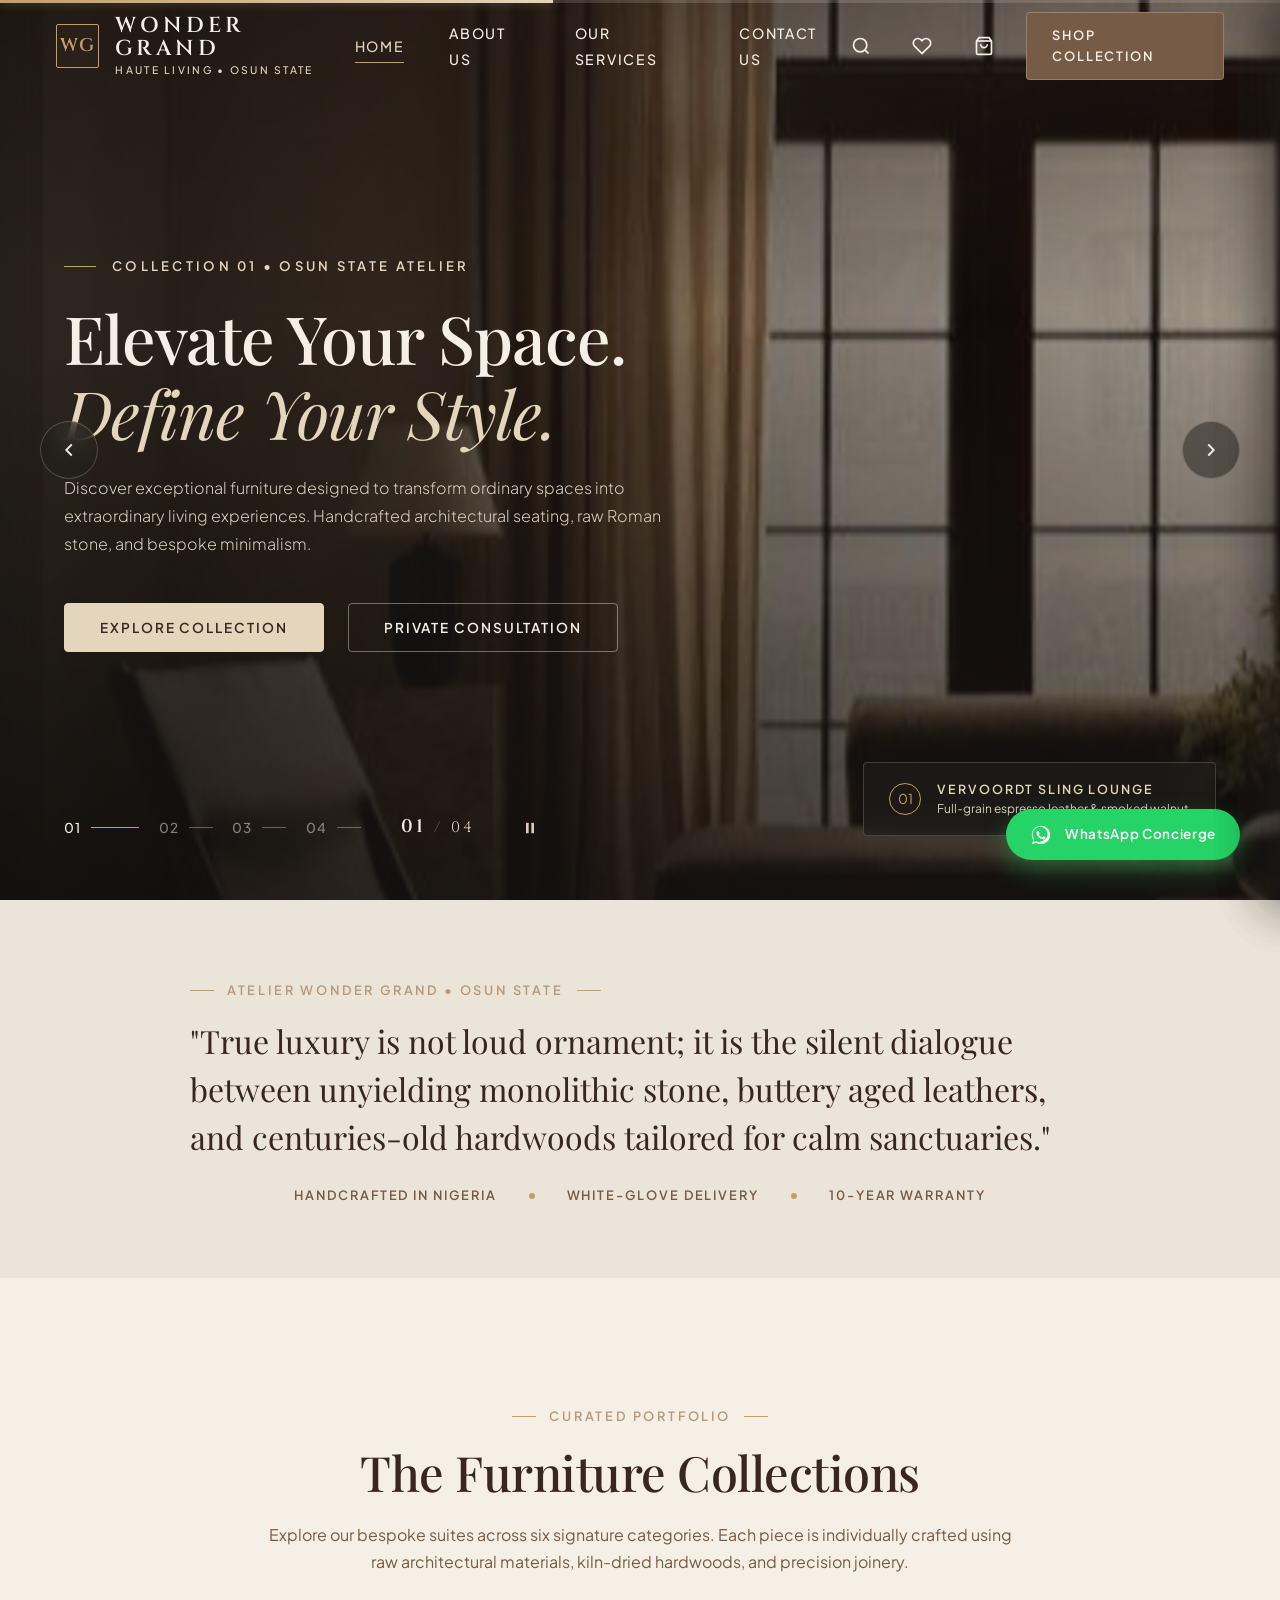
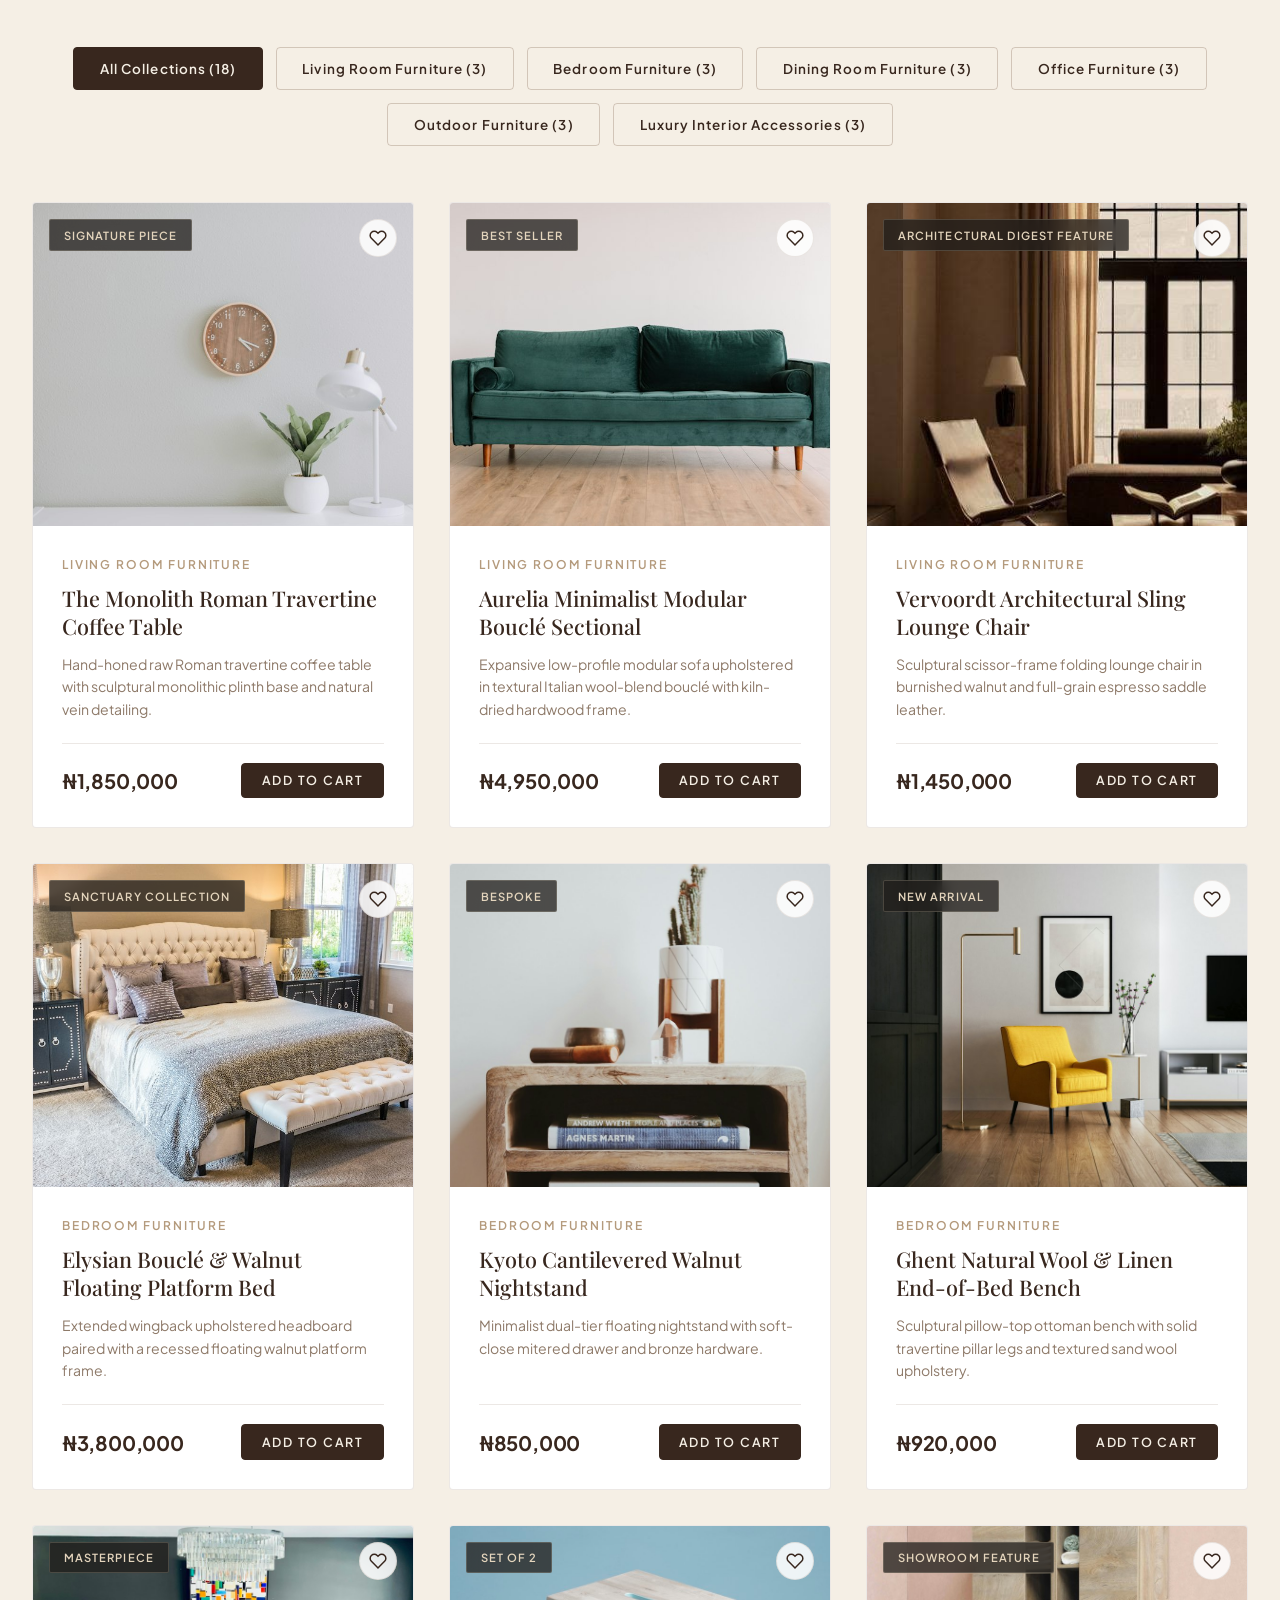
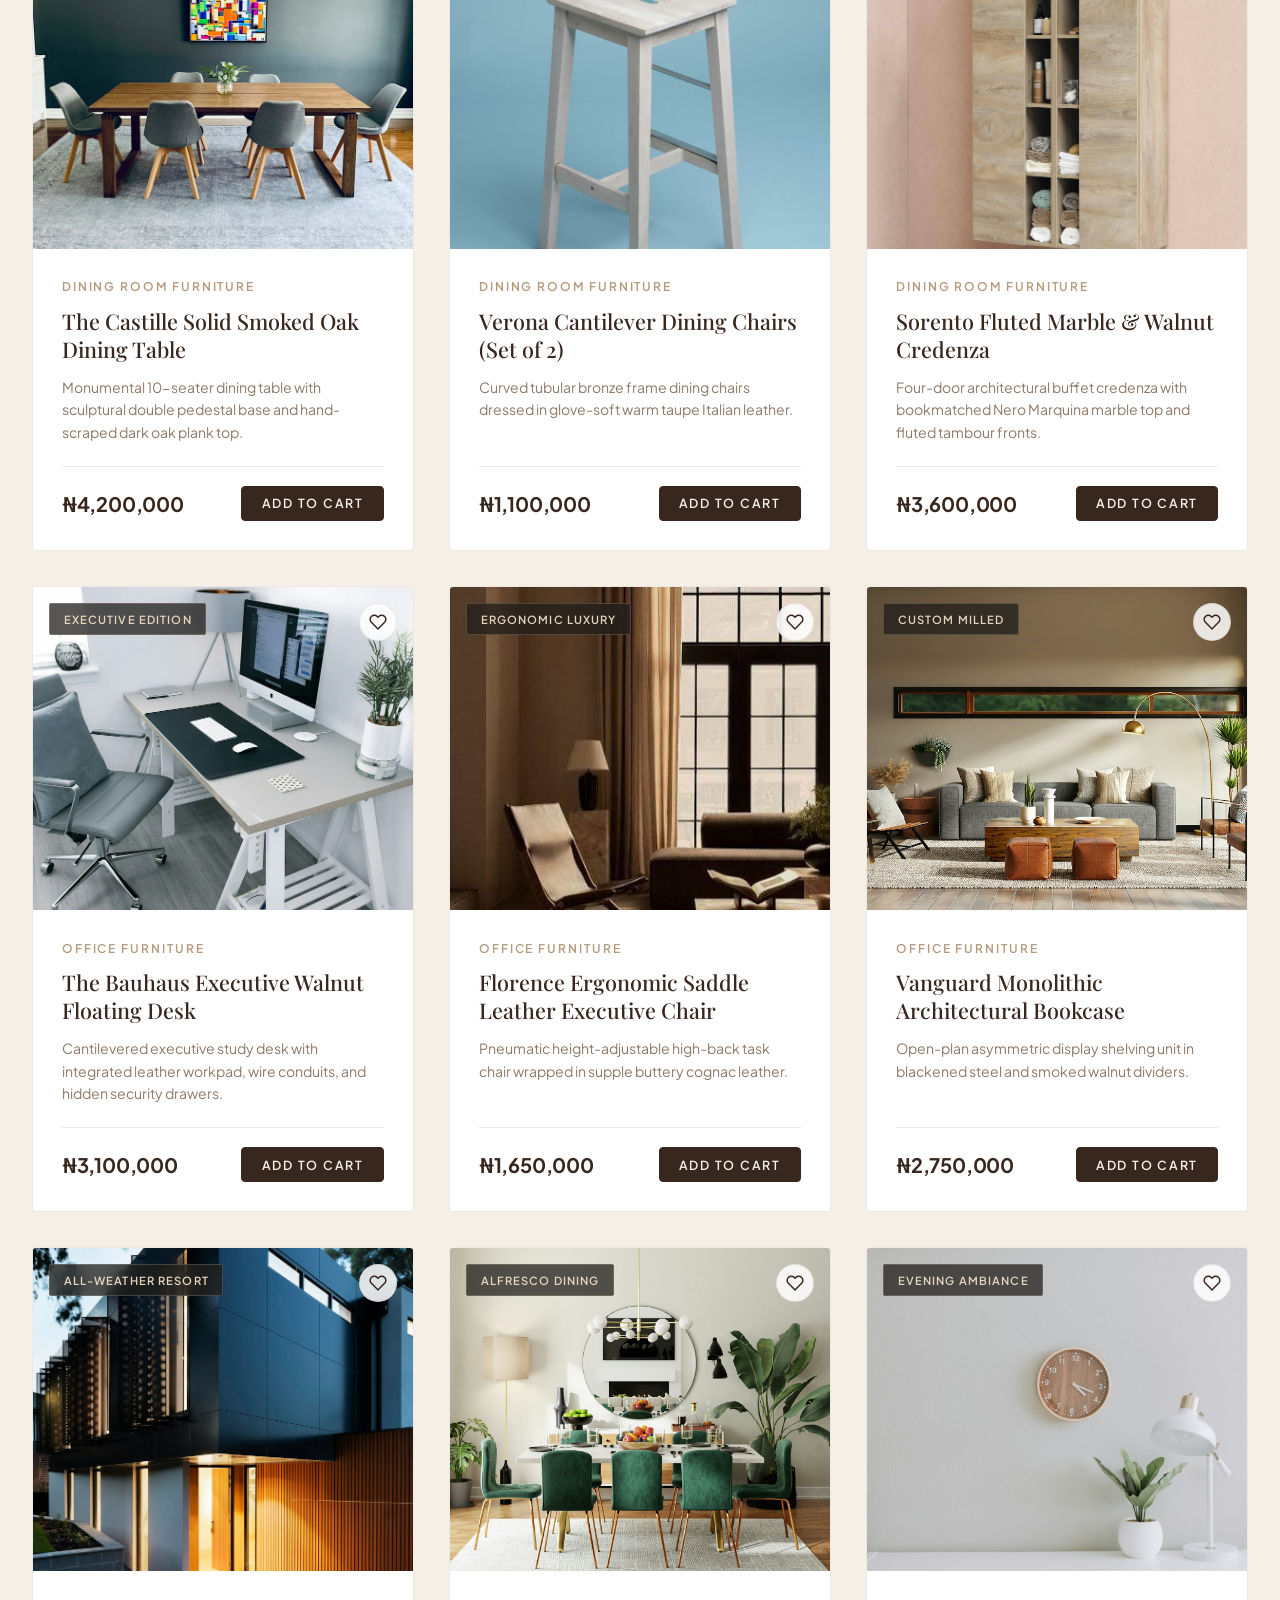
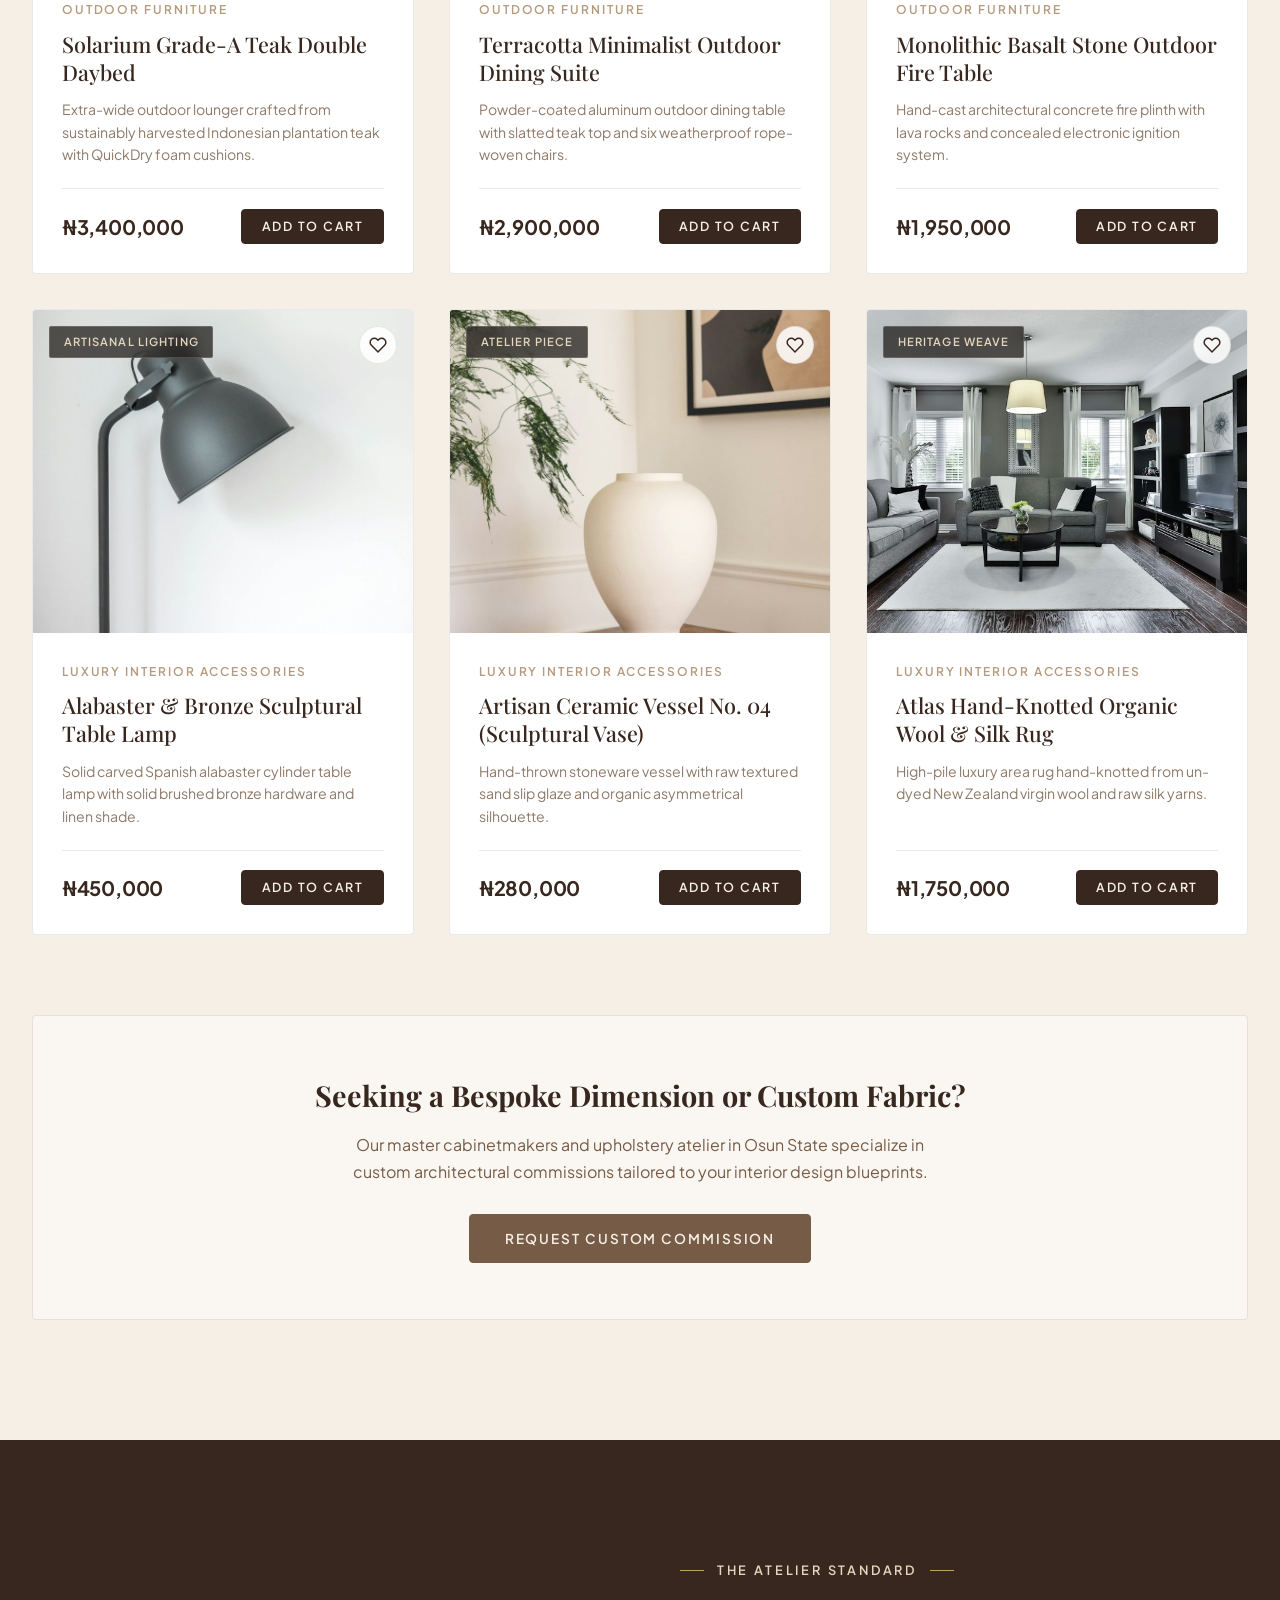
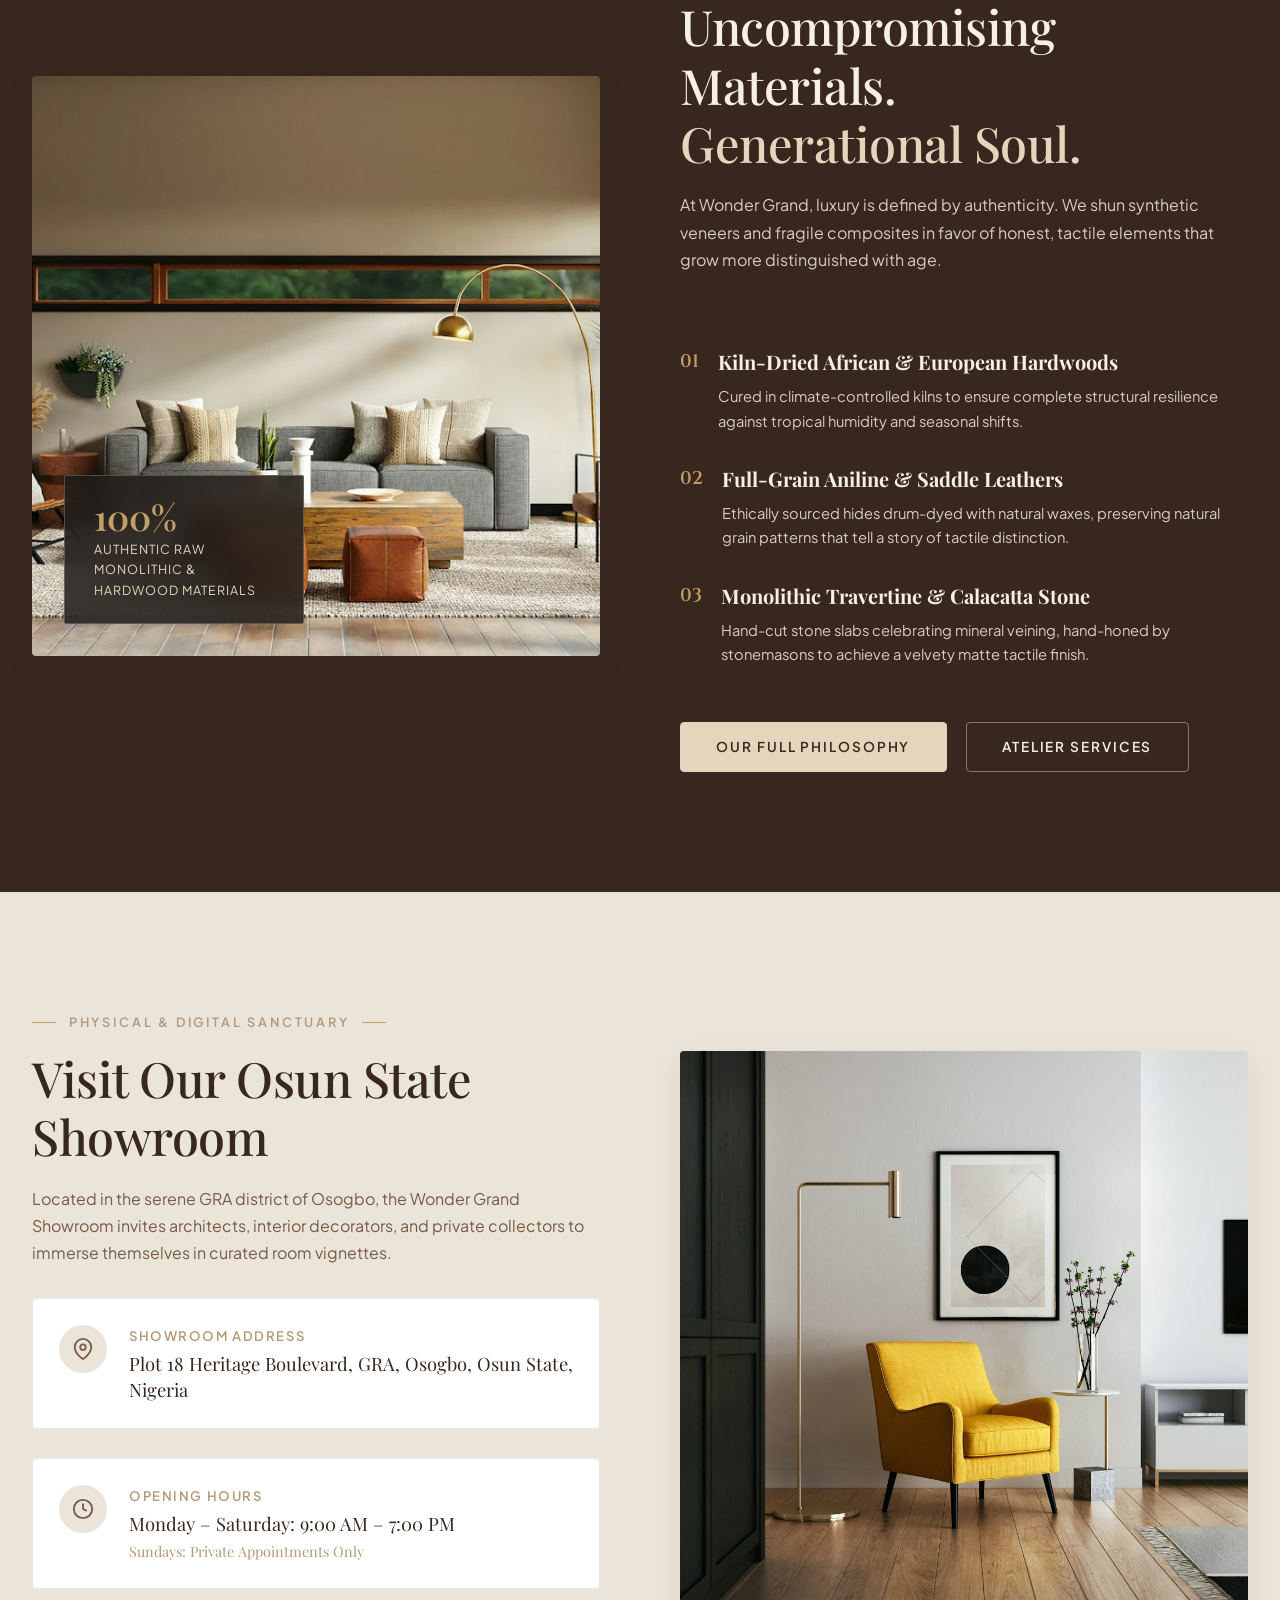
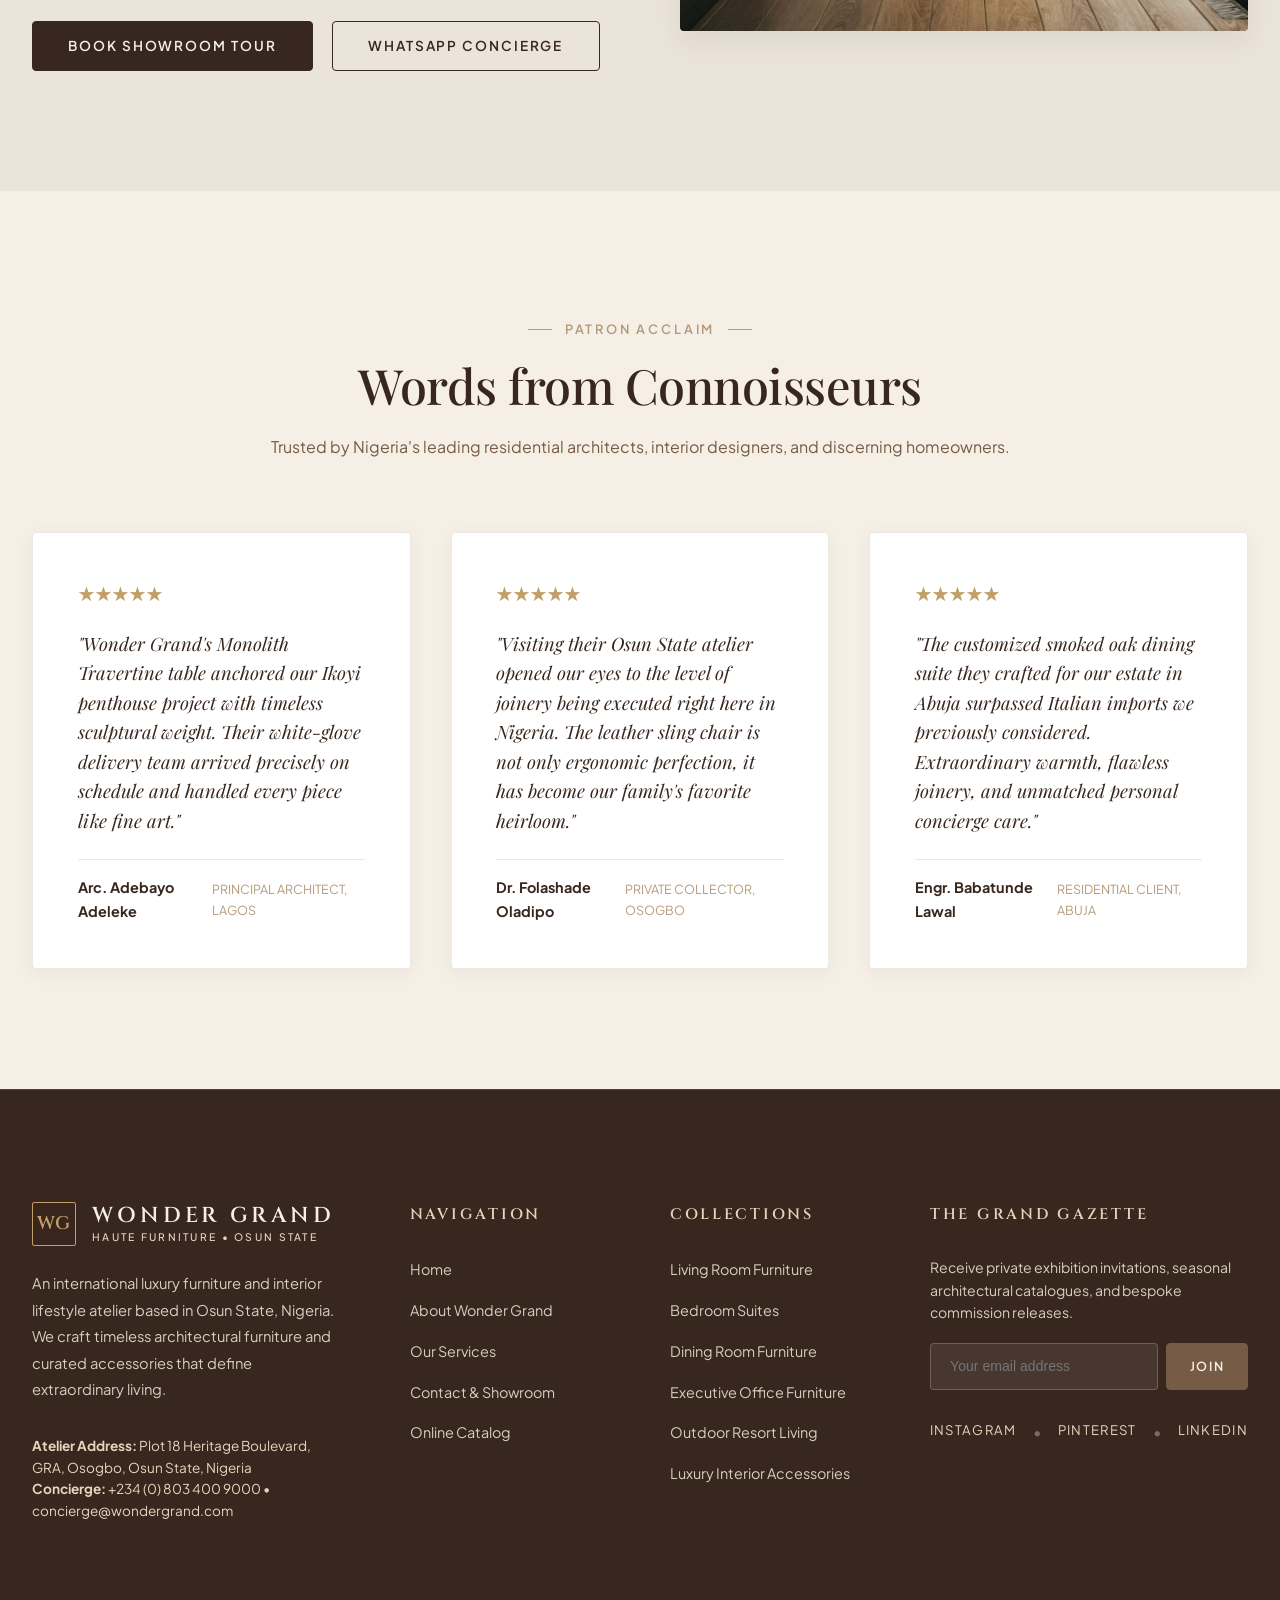
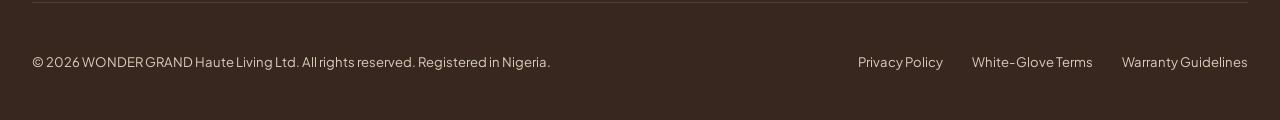
==== index.html @ 96a0f6b9 "Initial commit: Wonder Grand Luxury Furniture Website (Slider Revolution Hero, 4 Pages, Catalog & Ca" ====
<!DOCTYPE html>
<html lang="en">
<head>
  <meta charset="UTF-8">
  <meta name="viewport" content="width=device-width, initial-scale=1.0">
  <title>WONDER GRAND — Haute Furniture & Architectural Living | Osun State, Nigeria</title>
  <meta name="description" content="Discover extraordinary luxury furniture and curated interior accessories handcrafted for timeless architectural sanctuaries. Wonder Grand, Osun State, Nigeria.">
  <link rel="preconnect" href="https://fonts.googleapis.com">
  <link rel="preconnect" href="https://fonts.gstatic.com" crossorigin>
  <link href="https://fonts.googleapis.com/css2?family=Cinzel:wght@400;500;600;700&family=Playfair+Display:ital,wght@0,400;0,500;0,600;0,700;1,400&family=Plus+Jakarta+Sans:wght@300;400;500;600;700&display=swap" rel="stylesheet">
  
  <!-- CSS Stylesheets -->
  <link rel="stylesheet" href="assets/css/variables.css">
  <link rel="stylesheet" href="assets/css/main.css">
  <link rel="stylesheet" href="assets/css/slider.css">
  <link rel="stylesheet" href="assets/css/components.css">
</head>
<body>

  <!-- ==========================================================================
       1. STICKY LUXURY NAVIGATION HEADER
       ========================================================================== -->
  <header class="header-main" id="siteHeader">
    <div class="header-inner">
      <!-- Brand Logo / Wordmark -->
      <a href="index.html" class="brand-logo" aria-label="Wonder Grand Luxury Living">
        <div class="brand-monogram">WG</div>
        <div class="brand-text">
          <span class="brand-name">WONDER GRAND</span>
          <span class="brand-sub">HAUTE LIVING • OSUN STATE</span>
        </div>
      </a>

      <!-- Desktop Navigation Links -->
      <nav class="nav-menu" aria-label="Primary Navigation">
        <ul class="nav-links">
          <li><a href="index.html" class="nav-link active">Home</a></li>
          <li><a href="about.html" class="nav-link">About Us</a></li>
          <li><a href="services.html" class="nav-link">Our Services</a></li>
          <li><a href="contact.html" class="nav-link">Contact Us</a></li>
        </ul>
      </nav>

      <!-- Action Utilities -->
      <div class="nav-actions">
        <!-- Search Trigger -->
        <button class="nav-icon-btn open-search-btn" aria-label="Search Collections">
          <svg viewBox="0 0 24 24" width="20" height="20" fill="none" stroke="currentColor" stroke-width="2">
            <circle cx="11" cy="11" r="8"></circle>
            <line x1="21" y1="21" x2="16.65" y2="16.65"></line>
          </svg>
        </button>

        <!-- Wishlist Drawer Trigger -->
        <button class="nav-icon-btn open-wishlist-btn" aria-label="View Wishlist">
          <svg viewBox="0 0 24 24" width="20" height="20" fill="none" stroke="currentColor" stroke-width="2">
            <path d="M20.84 4.61a5.5 5.5 0 0 0-7.78 0L12 5.67l-1.06-1.06a5.5 5.5 0 0 0-7.78 7.78l1.06 1.06L12 21.23l7.78-7.78 1.06-1.06a5.5 5.5 0 0 0 0-7.78z"></path>
          </svg>
          <span class="nav-badge-count wishlist-count-badge">0</span>
        </button>

        <!-- Shopping Cart Drawer Trigger -->
        <button class="nav-icon-btn open-cart-btn" aria-label="View Shopping Cart">
          <svg viewBox="0 0 24 24" width="20" height="20" fill="none" stroke="currentColor" stroke-width="2">
            <path d="M6 2L3 6v14a2 2 0 0 0 2 2h14a2 2 0 0 0 2-2V6l-3-4z"></path>
            <line x1="3" y1="6" x2="21" y2="6"></line>
            <path d="M16 10a4 4 0 0 1-8 0"></path>
          </svg>
          <span class="nav-badge-count cart-count-badge">0</span>
        </button>

        <!-- Shop Collection CTA Button -->
        <a href="#collectionsSection" class="btn-header-cta">
          Shop Collection
        </a>

        <!-- Mobile Menu Toggle Button -->
        <button class="mobile-menu-toggle" aria-label="Toggle Navigation Menu">
          <svg viewBox="0 0 24 24" width="24" height="24" fill="none" stroke="currentColor" stroke-width="2">
            <line x1="3" y1="12" x2="21" y2="12"></line>
            <line x1="3" y1="6" x2="21" y2="6"></line>
            <line x1="3" y1="18" x2="21" y2="18"></line>
          </svg>
        </button>
      </div>
    </div>
  </header>

  <!-- ==========================================================================
       2. CINEMATIC SLIDER REVOLUTION-INSPIRED HERO SECTION (SIGNATURE FEATURE)
       ========================================================================== -->
  <section class="hero-slider-section" id="heroSlider" aria-label="Featured Furniture Collections Showcase">
    <!-- Top Progress Bar (Slider Revolution Synchronized Timer) -->
    <div class="slider-progress-track">
      <div class="slider-progress-bar" id="sliderProgressBar"></div>
    </div>

    <!-- Navigation Arrows -->
    <button class="slider-arrow-btn slider-arrow-prev" id="sliderPrevBtn" aria-label="Previous Slide">
      <svg viewBox="0 0 24 24" fill="none" stroke="currentColor" stroke-width="2">
        <polyline points="15 18 9 12 15 6"></polyline>
      </svg>
    </button>
    <button class="slider-arrow-btn slider-arrow-next" id="sliderNextBtn" aria-label="Next Slide">
      <svg viewBox="0 0 24 24" fill="none" stroke="currentColor" stroke-width="2">
        <polyline points="9 18 15 12 9 6"></polyline>
      </svg>
    </button>

    <!-- Slide 1: Reference Interior Image (User's Inspiration) -->
    <div class="slide active" data-slide-index="0">
      <div class="slide-bg-wrapper">
        <img src="assets/images/wonder-grand-hero-1.jpg" alt="Wonder Grand Architectural Living Collection" class="slide-bg-img">
        <div class="slide-overlay"></div>
      </div>
      <div class="slide-content-container">
        <div class="slide-text-box">
          <span class="slide-eyebrow">COLLECTION 01 • OSUN STATE ATELIER</span>
          <h1 class="slide-headline">Elevate Your Space.<br><span class="italic-serif">Define Your Style.</span></h1>
          <p class="slide-description">
            Discover exceptional furniture designed to transform ordinary spaces into extraordinary living experiences. Handcrafted architectural seating, raw Roman stone, and bespoke minimalism.
          </p>
          <div class="slide-actions">
            <a href="#collectionsSection" class="btn btn-sand">Explore Collection</a>
            <button class="btn btn-outline-cream trigger-consultation-btn" data-service="Bespoke Living Room Commission">
              Private Consultation
            </button>
          </div>
        </div>
      </div>
      <!-- Corner Architectural Badge -->
      <div class="slide-badge-corner">
        <div class="slide-badge-icon">01</div>
        <div class="slide-badge-text">
          <span class="slide-badge-title">Vervoordt Sling Lounge</span>
          <span class="slide-badge-subtitle">Full-grain espresso leather & smoked walnut</span>
        </div>
      </div>
    </div>

    <!-- Slide 2: Contemporary Luxury Living -->
    <div class="slide" data-slide-index="1">
      <div class="slide-bg-wrapper">
        <img src="assets/images/hero-slide-2.jpg" alt="Contemporary Marble & Hardwood Living Room" class="slide-bg-img">
        <div class="slide-overlay"></div>
      </div>
      <div class="slide-content-container">
        <div class="slide-text-box">
          <span class="slide-eyebrow">COLLECTION 02 • TIMELESS CRAFTSMANSHIP</span>
          <h2 class="slide-headline">Luxury Is in<br><span class="italic-serif">Every Detail.</span></h2>
          <p class="slide-description">
            Experience timeless designs, exceptional craftsmanship and furniture that speaks the language of elegance. Meticulously sculpted proportions with natural stone accents.
          </p>
          <div class="slide-actions">
            <a href="about.html" class="btn btn-sand">Discover Our Story</a>
            <a href="#collectionsSection" class="btn btn-outline-cream">View Showroom</a>
          </div>
        </div>
      </div>
      <div class="slide-badge-corner">
        <div class="slide-badge-icon">02</div>
        <div class="slide-badge-text">
          <span class="slide-badge-title">Monolith Travertine</span>
          <span class="slide-badge-subtitle">Carved raw Italian vein plinth table</span>
        </div>
      </div>
    </div>

    <!-- Slide 3: Serene Bedroom Sanctuary -->
    <div class="slide" data-slide-index="2">
      <div class="slide-bg-wrapper">
        <img src="assets/images/hero-slide-3.jpg" alt="Luxury Upholstered Bedroom Suite" class="slide-bg-img">
        <div class="slide-overlay"></div>
      </div>
      <div class="slide-content-container">
        <div class="slide-text-box">
          <span class="slide-eyebrow">COLLECTION 03 • SANCTUARY LIVING</span>
          <h2 class="slide-headline">Designed for Comfort.<br><span class="italic-serif">Created for Living.</span></h2>
          <p class="slide-description">
            Bring sophistication and comfort into every corner of your home with our exclusive furniture collections. Sumptuous wool bouclé and floating walnut joinery.
          </p>
          <div class="slide-actions">
            <a href="#collectionsSection" class="btn btn-sand">Shop Now</a>
            <a href="services.html" class="btn btn-outline-cream">Custom Joinery</a>
          </div>
        </div>
      </div>
      <div class="slide-badge-corner">
        <div class="slide-badge-icon">03</div>
        <div class="slide-badge-text">
          <span class="slide-badge-title">Elysian Platform Bed</span>
          <span class="slide-badge-subtitle">Belgian bouclé & recessed walnut base</span>
        </div>
      </div>
    </div>

    <!-- Slide 4: Sculptural Minimalist Dining -->
    <div class="slide" data-slide-index="3">
      <div class="slide-bg-wrapper">
        <img src="assets/images/hero-slide-4.jpg" alt="Sculptural Dining Room & Lighting" class="slide-bg-img">
        <div class="slide-overlay"></div>
      </div>
      <div class="slide-content-container">
        <div class="slide-text-box">
          <span class="slide-eyebrow">COLLECTION 04 • HAUTE ENTERTAINING</span>
          <h2 class="slide-headline">Your Space Deserves<br><span class="italic-serif">Something Extraordinary.</span></h2>
          <p class="slide-description">
            From statement furniture to exquisite interior accessories, discover the art of beautiful living. Solid smoked oak dining tables engineered for generations of communion.
          </p>
          <div class="slide-actions">
            <a href="#collectionsSection" class="btn btn-sand">View Collections</a>
            <a href="contact.html" class="btn btn-outline-cream">Book Appointment</a>
          </div>
        </div>
      </div>
      <div class="slide-badge-corner">
        <div class="slide-badge-icon">04</div>
        <div class="slide-badge-text">
          <span class="slide-badge-title">The Castille Table</span>
          <span class="slide-badge-subtitle">10-Seater double pedestal smoked oak</span>
        </div>
      </div>
    </div>

    <!-- Bottom Controls Bar (Pagination, Counter & Autoplay toggle) -->
    <div class="slider-bottom-bar">
      <!-- Indicators -->
      <div class="slider-indicators" id="sliderIndicators">
        <button class="slider-indicator-item active" data-slide-target="0">
          <span>01</span>
          <span class="slider-indicator-line"></span>
        </button>
        <button class="slider-indicator-item" data-slide-target="1">
          <span>02</span>
          <span class="slider-indicator-line"></span>
        </button>
        <button class="slider-indicator-item" data-slide-target="2">
          <span>03</span>
          <span class="slider-indicator-line"></span>
        </button>
        <button class="slider-indicator-item" data-slide-target="3">
          <span>04</span>
          <span class="slider-indicator-line"></span>
        </button>
      </div>

      <!-- Counter -->
      <div class="slider-counter">
        <span class="slider-counter-current" id="sliderCounterCurrent">01</span>
        <span class="slider-counter-divider">/</span>
        <span>04</span>
      </div>

      <!-- Pause / Play Toggle -->
      <button class="slider-play-toggle" id="sliderPlayToggle" aria-label="Pause Autoplay">
        <svg viewBox="0 0 24 24" width="16" height="16" fill="currentColor">
          <rect x="6" y="4" width="4" height="16" rx="1"></rect>
          <rect x="14" y="4" width="4" height="16" rx="1"></rect>
        </svg>
      </button>
    </div>
  </section>

  <!-- ==========================================================================
       3. BRAND STATEMENT & PHILOSOPHY STRIP
       ========================================================================== -->
  <section class="section-padding-sm bg-sand">
    <div class="container text-center">
      <div style="max-width: 900px; margin: 0 auto;">
        <span class="section-eyebrow">ATELIER WONDER GRAND • OSUN STATE</span>
        <p style="font-family: var(--font-serif); font-size: clamp(1.4rem, 2.5vw, 2.1rem); line-height: 1.5; color: var(--color-espresso); font-weight: 400;">
          "True luxury is not loud ornament; it is the silent dialogue between unyielding monolithic stone, buttery aged leathers, and centuries-old hardwoods tailored for calm sanctuaries."
        </p>
        <div style="margin-top: 1.5rem; display: flex; align-items: center; justify-content: center; gap: 2rem;">
          <span style="font-size: 0.8rem; letter-spacing: 0.15em; text-transform: uppercase; color: var(--color-walnut); font-weight: 600;">Handcrafted in Nigeria</span>
          <span style="display: inline-block; width: 6px; height: 6px; border-radius: 50%; background: var(--accent-gold);"></span>
          <span style="font-size: 0.8rem; letter-spacing: 0.15em; text-transform: uppercase; color: var(--color-walnut); font-weight: 600;">White-Glove Delivery</span>
          <span style="display: inline-block; width: 6px; height: 6px; border-radius: 50%; background: var(--accent-gold);"></span>
          <span style="font-size: 0.8rem; letter-spacing: 0.15em; text-transform: uppercase; color: var(--color-walnut); font-weight: 600;">10-Year Warranty</span>
        </div>
      </div>
    </div>
  </section>

  <!-- ==========================================================================
       4. SHOPPING & PRODUCT COLLECTIONS (ALL 6 CATEGORIES)
       ========================================================================== -->
  <section class="section-padding bg-cream" id="collectionsSection">
    <div class="container-wide">
      <div class="section-header-editorial">
        <span class="section-eyebrow">CURATED PORTFOLIO</span>
        <h2 class="section-title">The Furniture Collections</h2>
        <p class="section-subtitle">
          Explore our bespoke suites across six signature categories. Each piece is individually crafted using raw architectural materials, kiln-dried hardwoods, and precision joinery.
        </p>
      </div>

      <!-- Category Filter Tabs -->
      <div class="filter-tabs-wrapper" id="categoryFilterTabs">
        <!-- Rendered dynamically by main.js -->
      </div>

      <!-- Dynamic Product Catalog Grid -->
      <div class="catalog-grid" id="productCatalogGrid" style="display: grid; grid-template-columns: repeat(auto-fill, minmax(320px, 1fr)); gap: 2.2rem;">
        <!-- Rendered dynamically by main.js from FURNITURE_PRODUCTS data -->
      </div>

      <!-- Bottom Explore Banner -->
      <div style="margin-top: 5rem; text-align: center; padding: 3.5rem; background: var(--bg-card-warm); border: 1px solid var(--border-light); border-radius: var(--radius-sm);">
        <h3 style="font-family: var(--font-serif); font-size: 1.8rem; color: var(--color-espresso); margin-bottom: 0.8rem;">
          Seeking a Bespoke Dimension or Custom Fabric?
        </h3>
        <p style="color: var(--text-secondary); max-width: 600px; margin: 0 auto 1.8rem;">
          Our master cabinetmakers and upholstery atelier in Osun State specialize in custom architectural commissions tailored to your interior design blueprints.
        </p>
        <button class="btn btn-walnut trigger-consultation-btn" data-service="Custom Architectural Commission">
          Request Custom Commission
        </button>
      </div>
    </div>
  </section>

  <!-- ==========================================================================
       5. CRAFTSMANSHIP & MATERIALS SPOTLIGHT (EDITORIAL SPLIT)
       ========================================================================== -->
  <section class="section-padding bg-espresso">
    <div class="container">
      <div class="split-feature-grid">
        <div class="split-feature-img-box">
          <img src="assets/images/about-materials.jpg" alt="Wonder Grand Natural Architectural Materials" class="split-feature-img">
          <div class="feature-floating-badge">
            <div class="badge-number">100%</div>
            <div class="badge-text">Authentic Raw Monolithic & Hardwood Materials</div>
          </div>
        </div>

        <div class="split-feature-content">
          <span class="section-eyebrow" style="color: var(--color-sand);">THE ATELIER STANDARD</span>
          <h2 class="section-title" style="color: var(--color-cream);">Uncompromising Materials.<br><span class="italic-serif" style="color: var(--color-sand);">Generational Soul.</span></h2>
          <p class="section-subtitle" style="color: var(--text-light-muted); margin-bottom: 2rem;">
            At Wonder Grand, luxury is defined by authenticity. We shun synthetic veneers and fragile composites in favor of honest, tactile elements that grow more distinguished with age.
          </p>

          <div class="feature-pillars-list">
            <div class="pillar-item">
              <span class="pillar-num">01</span>
              <div>
                <h4 class="pillar-title" style="color: var(--color-cream);">Kiln-Dried African & European Hardwoods</h4>
                <p class="pillar-desc" style="color: var(--text-light-muted);">
                  Cured in climate-controlled kilns to ensure complete structural resilience against tropical humidity and seasonal shifts.
                </p>
              </div>
            </div>

            <div class="pillar-item">
              <span class="pillar-num">02</span>
              <div>
                <h4 class="pillar-title" style="color: var(--color-cream);">Full-Grain Aniline & Saddle Leathers</h4>
                <p class="pillar-desc" style="color: var(--text-light-muted);">
                  Ethically sourced hides drum-dyed with natural waxes, preserving natural grain patterns that tell a story of tactile distinction.
                </p>
              </div>
            </div>

            <div class="pillar-item">
              <span class="pillar-num">03</span>
              <div>
                <h4 class="pillar-title" style="color: var(--color-cream);">Monolithic Travertine & Calacatta Stone</h4>
                <p class="pillar-desc" style="color: var(--text-light-muted);">
                  Hand-cut stone slabs celebrating mineral veining, hand-honed by stonemasons to achieve a velvety matte tactile finish.
                </p>
              </div>
            </div>
          </div>

          <div style="display: flex; gap: 1.2rem; margin-top: 1rem;">
            <a href="about.html" class="btn btn-sand">Our Full Philosophy</a>
            <a href="services.html" class="btn btn-outline-cream">Atelier Services</a>
          </div>
        </div>
      </div>
    </div>
  </section>

  <!-- ==========================================================================
       6. OSUN STATE SHOWROOM & WHITE-GLOVE EXPERIENCE
       ========================================================================== -->
  <section class="section-padding bg-sand">
    <div class="container">
      <div class="split-feature-grid" style="grid-template-columns: 1fr 1fr;">
        <div class="split-feature-content">
          <span class="section-eyebrow">PHYSICAL & DIGITAL SANCTUARY</span>
          <h2 class="section-title">Visit Our Osun State Showroom</h2>
          <p class="section-subtitle" style="margin-bottom: 2rem;">
            Located in the serene GRA district of Osogbo, the Wonder Grand Showroom invites architects, interior decorators, and private collectors to immerse themselves in curated room vignettes.
          </p>

          <div class="contact-info-cards" style="margin-bottom: 2rem;">
            <div class="contact-card-item">
              <div class="contact-icon-box">
                <svg viewBox="0 0 24 24" width="22" height="22" fill="none" stroke="currentColor" stroke-width="2">
                  <path d="M21 10c0 7-9 13-9 13s-9-6-9-13a9 9 0 0 1 18 0z"></path>
                  <circle cx="12" cy="10" r="3"></circle>
                </svg>
              </div>
              <div>
                <div class="contact-card-title">Showroom Address</div>
                <div class="contact-card-val">Plot 18 Heritage Boulevard, GRA, Osogbo, Osun State, Nigeria</div>
              </div>
            </div>

            <div class="contact-card-item">
              <div class="contact-icon-box">
                <svg viewBox="0 0 24 24" width="22" height="22" fill="none" stroke="currentColor" stroke-width="2">
                  <circle cx="12" cy="12" r="10"></circle>
                  <polyline points="12 6 12 12 16 14"></polyline>
                </svg>
              </div>
              <div>
                <div class="contact-card-title">Opening Hours</div>
                <div class="contact-card-val">Monday – Saturday: 9:00 AM – 7:00 PM<br><span style="font-size: 0.9rem; color: var(--color-taupe);">Sundays: Private Appointments Only</span></div>
              </div>
            </div>
          </div>

          <div style="display: flex; gap: 1.2rem;">
            <a href="contact.html" class="btn btn-espresso">Book Showroom Tour</a>
            <a href="https://wa.me/2348034009000?text=Hello%20Wonder%20Grand,%20I%20would%20like%20to%20schedule%20a%20private%20showroom%20viewing." target="_blank" rel="noopener" class="btn btn-outline-espresso">
              WhatsApp Concierge
            </a>
          </div>
        </div>

        <div class="split-feature-img-box">
          <img src="assets/images/about-atelier.jpg" alt="Wonder Grand Osun State Showroom Interior" class="split-feature-img">
        </div>
      </div>
    </div>
  </section>

  <!-- ==========================================================================
       7. ARCHITECTURAL REVIEWS & TESTIMONIALS
       ========================================================================== */ -->
  <section class="section-padding bg-cream">
    <div class="container">
      <div class="section-header-editorial">
        <span class="section-eyebrow">PATRON ACCLAIM</span>
        <h2 class="section-title">Words from Connoisseurs</h2>
        <p class="section-subtitle">
          Trusted by Nigeria's leading residential architects, interior designers, and discerning homeowners.
        </p>
      </div>

      <div style="display: grid; grid-template-columns: repeat(auto-fit, minmax(320px, 1fr)); gap: 2.5rem;">
        <div style="background: var(--bg-card); padding: 2.8rem; border: 1px solid var(--border-light); border-radius: var(--radius-sm); box-shadow: var(--shadow-subtle);">
          <div style="color: var(--accent-gold); font-size: 1.2rem; margin-bottom: 1.2rem;">★★★★★</div>
          <p style="font-family: var(--font-serif); font-size: 1.15rem; line-height: 1.6; color: var(--color-espresso); margin-bottom: 1.5rem; font-style: italic;">
            "Wonder Grand's Monolith Travertine table anchored our Ikoyi penthouse project with timeless sculptural weight. Their white-glove delivery team arrived precisely on schedule and handled every piece like fine art."
          </p>
          <div style="border-top: 1px solid var(--border-light); padding-top: 1rem; display: flex; justify-content: space-between; align-items: center;">
            <strong style="font-family: var(--font-sans); font-size: 0.9rem; color: var(--color-espresso);">Arc. Adebayo Adeleke</strong>
            <span style="font-size: 0.78rem; color: var(--color-taupe); text-transform: uppercase;">Principal Architect, Lagos</span>
          </div>
        </div>

        <div style="background: var(--bg-card); padding: 2.8rem; border: 1px solid var(--border-light); border-radius: var(--radius-sm); box-shadow: var(--shadow-subtle);">
          <div style="color: var(--accent-gold); font-size: 1.2rem; margin-bottom: 1.2rem;">★★★★★</div>
          <p style="font-family: var(--font-serif); font-size: 1.15rem; line-height: 1.6; color: var(--color-espresso); margin-bottom: 1.5rem; font-style: italic;">
            "Visiting their Osun State atelier opened our eyes to the level of joinery being executed right here in Nigeria. The leather sling chair is not only ergonomic perfection, it has become our family's favorite heirloom."
          </p>
          <div style="border-top: 1px solid var(--border-light); padding-top: 1rem; display: flex; justify-content: space-between; align-items: center;">
            <strong style="font-family: var(--font-sans); font-size: 0.9rem; color: var(--color-espresso);">Dr. Folashade Oladipo</strong>
            <span style="font-size: 0.78rem; color: var(--color-taupe); text-transform: uppercase;">Private Collector, Osogbo</span>
          </div>
        </div>

        <div style="background: var(--bg-card); padding: 2.8rem; border: 1px solid var(--border-light); border-radius: var(--radius-sm); box-shadow: var(--shadow-subtle);">
          <div style="color: var(--accent-gold); font-size: 1.2rem; margin-bottom: 1.2rem;">★★★★★</div>
          <p style="font-family: var(--font-serif); font-size: 1.15rem; line-height: 1.6; color: var(--color-espresso); margin-bottom: 1.5rem; font-style: italic;">
            "The customized smoked oak dining suite they crafted for our estate in Abuja surpassed Italian imports we previously considered. Extraordinary warmth, flawless joinery, and unmatched personal concierge care."
          </p>
          <div style="border-top: 1px solid var(--border-light); padding-top: 1rem; display: flex; justify-content: space-between; align-items: center;">
            <strong style="font-family: var(--font-sans); font-size: 0.9rem; color: var(--color-espresso);">Engr. Babatunde Lawal</strong>
            <span style="font-size: 0.78rem; color: var(--color-taupe); text-transform: uppercase;">Residential Client, Abuja</span>
          </div>
        </div>
      </div>
    </div>
  </section>

  <!-- ==========================================================================
       8. GLOBAL FOOTER
       ========================================================================== -->
  <footer class="footer-main">
    <div class="container-wide">
      <div class="footer-top">
        <!-- Brand Info -->
        <div class="footer-col-brand">
          <a href="index.html" class="brand-logo" style="margin-bottom: 1.5rem;">
            <div class="brand-monogram">WG</div>
            <div class="brand-text">
              <span class="brand-name" style="color: var(--color-cream);">WONDER GRAND</span>
              <span class="brand-sub">HAUTE FURNITURE • OSUN STATE</span>
            </div>
          </a>
          <p class="footer-desc">
            An international luxury furniture and interior lifestyle atelier based in Osun State, Nigeria. We craft timeless architectural furniture and curated accessories that define extraordinary living.
          </p>
          <div style="font-size: 0.85rem; color: var(--color-sand); line-height: 1.6;">
            <strong>Atelier Address:</strong> Plot 18 Heritage Boulevard, GRA, Osogbo, Osun State, Nigeria<br>
            <strong>Concierge:</strong> +234 (0) 803 400 9000 • concierge@wondergrand.com
          </div>
        </div>

        <!-- Quick Links -->
        <div>
          <h4 class="footer-heading">Navigation</h4>
          <ul class="footer-links">
            <li><a href="index.html">Home</a></li>
            <li><a href="about.html">About Wonder Grand</a></li>
            <li><a href="services.html">Our Services</a></li>
            <li><a href="contact.html">Contact & Showroom</a></li>
            <li><a href="#collectionsSection">Online Catalog</a></li>
          </ul>
        </div>

        <!-- Furniture Categories -->
        <div>
          <h4 class="footer-heading">Collections</h4>
          <ul class="footer-links">
            <li><a href="#collectionsSection">Living Room Furniture</a></li>
            <li><a href="#collectionsSection">Bedroom Suites</a></li>
            <li><a href="#collectionsSection">Dining Room Furniture</a></li>
            <li><a href="#collectionsSection">Executive Office Furniture</a></li>
            <li><a href="#collectionsSection">Outdoor Resort Living</a></li>
            <li><a href="#collectionsSection">Luxury Interior Accessories</a></li>
          </ul>
        </div>

        <!-- Newsletter & Concierge -->
        <div>
          <h4 class="footer-heading">The Grand Gazette</h4>
          <p style="font-size: 0.88rem; color: var(--text-light-muted); margin-bottom: 1rem; line-height: 1.6;">
            Receive private exhibition invitations, seasonal architectural catalogues, and bespoke commission releases.
          </p>
          <form class="footer-newsletter-form">
            <input type="email" placeholder="Your email address" class="footer-input" required>
            <button type="submit" class="btn btn-sm btn-walnut" style="padding: 0 1.4rem;">Join</button>
          </form>
          <div style="margin-top: 1.8rem; display: flex; gap: 1rem;">
            <a href="https://instagram.com" target="_blank" rel="noopener" style="color: var(--color-sand); font-size: 0.82rem; text-transform: uppercase; letter-spacing: 0.1em;">Instagram</a>
            <span style="color: rgba(228, 213, 189, 0.4);">•</span>
            <a href="https://pinterest.com" target="_blank" rel="noopener" style="color: var(--color-sand); font-size: 0.82rem; text-transform: uppercase; letter-spacing: 0.1em;">Pinterest</a>
            <span style="color: rgba(228, 213, 189, 0.4);">•</span>
            <a href="https://linkedin.com" target="_blank" rel="noopener" style="color: var(--color-sand); font-size: 0.82rem; text-transform: uppercase; letter-spacing: 0.1em;">LinkedIn</a>
          </div>
        </div>
      </div>

      <div class="footer-bottom">
        <div>
          © 2026 WONDER GRAND Haute Living Ltd. All rights reserved. Registered in Nigeria.
        </div>
        <div style="display: flex; gap: 1.8rem;">
          <a href="#" style="color: var(--text-light-muted);">Privacy Policy</a>
          <a href="#" style="color: var(--text-light-muted);">White-Glove Terms</a>
          <a href="#" style="color: var(--text-light-muted);">Warranty Guidelines</a>
        </div>
      </div>
    </div>
  </footer>

  <!-- ==========================================================================
       9. SHOPPING CART DRAWER
       ========================================================================== -->
  <div class="slide-drawer" id="cartDrawer" aria-label="Shopping Cart Drawer">
    <div class="drawer-header">
      <h3 class="drawer-title">Curated Cart</h3>
      <button class="close-drawer-btn" aria-label="Close cart">&times;</button>
    </div>
    <div class="drawer-body">
      <div class="drawer-empty-state" id="cartEmptyState">
        <svg class="empty-icon" viewBox="0 0 24 24" fill="none" stroke="currentColor" stroke-width="1.5">
          <path d="M6 2L3 6v14a2 2 0 0 0 2 2h14a2 2 0 0 0 2-2V6l-3-4z"></path>
          <line x1="3" y1="6" x2="21" y2="6"></line>
        </svg>
        <h4 class="empty-title">Your Collection is Empty</h4>
        <p class="empty-sub">Explore our handcrafted furniture and accessories to begin curating your space.</p>
        <a href="#collectionsSection" class="btn btn-sm btn-walnut close-drawer-btn">Explore Portfolio</a>
      </div>
      <div id="cartItemsList"></div>
    </div>
    <div class="drawer-footer" id="cartDrawerFooter">
      <div class="summary-row">
        <span>Subtotal</span>
        <span id="cartSubtotalAmount">₦0</span>
      </div>
      <div class="summary-row">
        <span>Delivery (Osun & Nationwide)</span>
        <span id="cartDeliveryFee">₦45,000</span>
      </div>
      <div class="summary-row total-row">
        <span>Estimated Investment</span>
        <span id="cartTotalAmount">₦0</span>
      </div>
      <button class="btn btn-espresso w-100" id="proceedToCheckoutBtn" style="width: 100%;">
        Proceed to Private Checkout
      </button>
    </div>
  </div>

  <!-- ==========================================================================
       10. WISHLIST DRAWER
       ========================================================================== -->
  <div class="slide-drawer" id="wishlistDrawer" aria-label="Wishlist Drawer">
    <div class="drawer-header">
      <h3 class="drawer-title">Private Wishlist</h3>
      <button class="close-drawer-btn" aria-label="Close wishlist">&times;</button>
    </div>
    <div class="drawer-body">
      <div class="drawer-empty-state" id="wishlistEmptyState">
        <svg class="empty-icon" viewBox="0 0 24 24" fill="none" stroke="currentColor" stroke-width="1.5">
          <path d="M20.84 4.61a5.5 5.5 0 0 0-7.78 0L12 5.67l-1.06-1.06a5.5 5.5 0 0 0-7.78 7.78l1.06 1.06L12 21.23l7.78-7.78 1.06-1.06a5.5 5.5 0 0 0 0-7.78z"></path>
        </svg>
        <h4 class="empty-title">No Saved Masterpieces</h4>
        <p class="empty-sub">Save your favorite furniture pieces to review with your architect or interior designer.</p>
      </div>
      <div id="wishlistItemsList"></div>
    </div>
  </div>

  <!-- Drawer & Modal Backdrop Overlay -->
  <div class="drawer-backdrop" id="drawerBackdrop"></div>

  <!-- ==========================================================================
       11. MOBILE NAVIGATION DRAWER
       ========================================================================== -->
  <div class="slide-drawer" id="mobileNavDrawer" style="max-width: 340px;">
    <div class="drawer-header">
      <div class="brand-text">
        <span class="brand-name" style="font-size: 1.15rem;">WONDER GRAND</span>
        <span class="brand-sub">OSUN STATE</span>
      </div>
      <button class="close-drawer-btn" id="closeMobileNavBtn" aria-label="Close Menu">&times;</button>
    </div>
    <div class="drawer-body" style="padding-top: 2rem;">
      <ul style="list-style: none; display: flex; flex-direction: column; gap: 1.6rem;">
        <li><a href="index.html" style="font-family: var(--font-serif); font-size: 1.4rem; color: var(--color-espresso); font-weight: 500;">Home</a></li>
        <li><a href="about.html" style="font-family: var(--font-serif); font-size: 1.4rem; color: var(--color-espresso); font-weight: 500;">About Us</a></li>
        <li><a href="services.html" style="font-family: var(--font-serif); font-size: 1.4rem; color: var(--color-espresso); font-weight: 500;">Our Services</a></li>
        <li><a href="contact.html" style="font-family: var(--font-serif); font-size: 1.4rem; color: var(--color-espresso); font-weight: 500;">Contact Us</a></li>
        <li><a href="#collectionsSection" style="font-family: var(--font-serif); font-size: 1.4rem; color: var(--color-walnut); font-weight: 500;">Browse Catalog</a></li>
      </ul>
      <div style="margin-top: 3rem; padding-top: 2rem; border-top: 1px solid var(--border-light);">
        <p style="font-size: 0.85rem; color: var(--text-muted); margin-bottom: 1rem;">Showroom Concierge:</p>
        <a href="tel:+2348034009000" style="display: block; font-weight: 600; color: var(--color-espresso); margin-bottom: 0.5rem;">+234 (0) 803 400 9000</a>
        <a href="mailto:concierge@wondergrand.com" style="display: block; font-size: 0.85rem; color: var(--color-walnut);">concierge@wondergrand.com</a>
      </div>
    </div>
  </div>

  <!-- ==========================================================================
       12. QUICK VIEW MODAL
       ========================================================================== -->
  <div class="modal-overlay" id="quickViewModal">
    <div class="modal-card">
      <button class="close-modal-btn" aria-label="Close Quick View">&times;</button>
      <div class="modal-content-inner">
        <!-- Rendered dynamically by window.wonderGrandShop.openQuickView() -->
      </div>
    </div>
  </div>

  <!-- ==========================================================================
       13. PRIVATE CHECKOUT MODAL
       ========================================================================== -->
  <div class="modal-overlay" id="checkoutModal">
    <div class="modal-card" style="max-width: 780px;">
      <button class="close-modal-btn" aria-label="Close Checkout">&times;</button>
      <div class="form-grid-modal">
        <div class="form-header-modal">
          <span class="section-eyebrow">ORDER FINALIZATION</span>
          <h2 class="form-title-modal">Private Client Checkout</h2>
          <p class="form-sub-modal">Complete your acquisition details for bespoke white-glove dispatch.</p>
        </div>

        <!-- Order Summary Review -->
        <div class="checkout-summary-box">
          <h4 style="font-family: var(--font-serif); font-size: 1.15rem; margin-bottom: 0.8rem; color: var(--color-espresso);">Acquisition Summary</h4>
          <div id="checkoutSummaryItems"></div>
          <div class="summary-row" style="margin-top: 0.8rem;">
            <span>Subtotal:</span>
            <span id="checkoutSubtotal">₦0</span>
          </div>
          <div class="summary-row">
            <span>White-Glove Delivery & Assembly:</span>
            <span id="checkoutDelivery">₦45,000</span>
          </div>
          <div class="summary-row total-row" style="margin-bottom: 0;">
            <span>Total Investment:</span>
            <span id="checkoutTotal">₦0</span>
          </div>
        </div>

        <form id="checkoutForm">
          <div class="form-row-2">
            <div class="form-group">
              <label class="form-label">Full Name *</label>
              <input type="text" name="fullName" class="form-input" required placeholder="e.g. Chief Adeleke Johnson">
            </div>
            <div class="form-group">
              <label class="form-label">Email Address *</label>
              <input type="email" name="email" class="form-input" required placeholder="adeleke@domain.com">
            </div>
          </div>

          <div class="form-row-2">
            <div class="form-group">
              <label class="form-label">Phone / WhatsApp *</label>
              <input type="tel" name="phone" class="form-input" required placeholder="+234 803 000 0000">
            </div>
            <div class="form-group">
              <label class="form-label">Delivery Destination (City / State) *</label>
              <select name="city" class="form-select" required>
                <option value="Osogbo, Osun State">Osogbo (Osun State)</option>
                <option value="Ile-Ife, Osun State">Ile-Ife (Osun State)</option>
                <option value="Ilesa, Osun State">Ilesa (Osun State)</option>
                <option value="Ede, Osun State">Ede (Osun State)</option>
                <option value="Lagos State (Ikoyi, VI, Lekki, Ikeja)">Lagos State (White-Glove Transit)</option>
                <option value="Abuja FCT (Maitama, Asokoro, Guzape)">Abuja FCT (White-Glove Transit)</option>
                <option value="Ibadan, Oyo State">Ibadan, Oyo State</option>
                <option value="Other Nigerian State (Atelier Transit)">Other Nigerian State</option>
              </select>
            </div>
          </div>

          <div class="form-group">
            <label class="form-label">Street / Estate Address *</label>
            <input type="text" name="address" class="form-input" required placeholder="House number, Street name, Estate / Landmark">
          </div>

          <div class="form-group">
            <label class="form-label">Payment Preference</label>
            <div style="display: grid; grid-template-columns: 1fr 1fr; gap: 1rem; margin-top: 0.5rem;">
              <label style="display: flex; align-items: center; gap: 0.6rem; padding: 0.8rem; background: var(--bg-card-warm); border: 1px solid var(--border-light); border-radius: var(--radius-xs); cursor: pointer;">
                <input type="radio" name="paymentMethod" value="transfer" checked>
                <span style="font-size: 0.85rem; font-weight: 500;">Official Bank Wire / Transfer</span>
              </label>
              <label style="display: flex; align-items: center; gap: 0.6rem; padding: 0.8rem; background: var(--bg-card-warm); border: 1px solid var(--border-light); border-radius: var(--radius-xs); cursor: pointer;">
                <input type="radio" name="paymentMethod" value="card">
                <span style="font-size: 0.85rem; font-weight: 500;">Card / Showroom POS Terminal</span>
              </label>
            </div>
          </div>

          <button type="submit" class="btn btn-espresso w-100" style="width: 100%; margin-top: 1rem;">
            Confirm Acquisition Order
          </button>
        </form>
      </div>
    </div>
  </div>

  <!-- ==========================================================================
       14. ORDER SUCCESS CONFIRMATION MODAL
       ========================================================================== -->
  <div class="modal-overlay" id="orderSuccessModal">
    <div class="modal-card" style="max-width: 600px; text-align: center; padding: 3.5rem 2.5rem;">
      <button class="close-modal-btn" aria-label="Close Confirmation">&times;</button>
      <div style="width: 70px; height: 70px; border-radius: 50%; background: var(--bg-secondary); border: 2px solid var(--accent-gold); display: flex; align-items: center; justify-content: center; margin: 0 auto 1.5rem; color: var(--accent-gold);">
        <svg viewBox="0 0 24 24" width="36" height="36" fill="none" stroke="currentColor" stroke-width="2">
          <polyline points="20 6 9 17 4 12"></polyline>
        </svg>
      </div>
      <span class="section-eyebrow">ACQUISITION RECEIVED</span>
      <h2 style="font-family: var(--font-serif); font-size: 2.2rem; color: var(--color-espresso); margin-bottom: 0.8rem;">
        Thank You, <span id="orderSuccessName">Esteemed Client</span>
      </h2>
      <p style="color: var(--text-secondary); line-height: 1.7; margin-bottom: 2rem;">
        Your acquisition order reference is <strong id="orderSuccessRef" style="color: var(--color-espresso); letter-spacing: 0.05em;">WG-109244</strong>. Total amount: <strong id="orderSuccessTotal">₦0</strong> for delivery to <span id="orderSuccessCity">Osun State</span>. Our showroom manager will contact you momentarily with dispatch scheduling and invoice confirmation.
      </p>
      <div style="display: flex; justify-content: center; gap: 1rem;">
        <button class="btn btn-espresso close-modal-btn">Return to Showroom</button>
      </div>
    </div>
  </div>

  <!-- ==========================================================================
       15. BESPOKE COMMISSION & CONSULTATION MODAL
       ========================================================================== -->
  <div class="modal-overlay" id="enquiryModal">
    <div class="modal-card" style="max-width: 680px;">
      <button class="close-modal-btn" aria-label="Close Consultation">&times;</button>
      <div class="form-grid-modal">
        <div class="form-header-modal">
          <span class="section-eyebrow">BESPOKE ATELIER</span>
          <h2 class="form-title-modal">Private Consultation</h2>
          <p class="form-sub-modal">Meet with our architectural design team in Osun State or schedule an on-site residence consultation.</p>
        </div>

        <form id="consultationForm">
          <div class="form-row-2">
            <div class="form-group">
              <label class="form-label">Your Name *</label>
              <input type="text" name="name" class="form-input" required placeholder="Architect / Client Name">
            </div>
            <div class="form-group">
              <label class="form-label">Phone / WhatsApp *</label>
              <input type="tel" name="phone" class="form-input" required placeholder="+234 803 000 0000">
            </div>
          </div>

          <div class="form-group">
            <label class="form-label">Service Required *</label>
            <select name="serviceType" class="form-select" required>
              <option value="Bespoke Furniture Commission">Custom Furniture Design & Commission</option>
              <option value="Interior Design and Styling">Comprehensive Interior Design & Styling</option>
              <option value="Private Showroom Tour">Private Osun State Showroom Tour</option>
              <option value="Architectural Blueprint Consultation">Architectural Blueprint & Sourcing Consultation</option>
              <option value="Luxury Interior Accessories">Curated Accessories & Lighting Package</option>
            </select>
          </div>

          <div class="form-group">
            <label class="form-label">Project Details / Vision</label>
            <textarea name="notes" class="form-textarea" rows="4" placeholder="Describe your room dimensions, aesthetic preferences, timeline, or wood finishes..."></textarea>
          </div>

          <button type="submit" class="btn btn-espresso w-100" style="width: 100%;">
            Send Consultation Request
          </button>
        </form>
      </div>
    </div>
  </div>

  <!-- ==========================================================================
       16. LIVE SEARCH OVERLAY
       ========================================================================== -->
  <div class="search-overlay" id="searchOverlay">
    <button class="close-search-btn" id="closeSearchBtn" aria-label="Close Search">&times;</button>
    <div class="search-container-inner">
      <span class="section-eyebrow" style="color: var(--color-sand);">SEARCH CATALOG</span>
      <input type="text" id="searchInput" class="search-input-field" placeholder="Search by name, wood, leather, stone..." autocomplete="off">
      <div class="search-results-list" id="searchResultsList"></div>
    </div>
  </div>

  <!-- ==========================================================================
       17. WHATSAPP FLOATING CONCIERGE BUTTON
       ========================================================================== -->
  <a href="https://wa.me/2348034009000?text=Hello%20Wonder%20Grand,%20I%20am%20browsing%20your%20luxury%20furniture%20website%20and%20would%20like%20to%20inquire." target="_blank" rel="noopener" class="whatsapp-floater" aria-label="Chat on WhatsApp with Showroom Concierge">
    <svg viewBox="0 0 24 24" width="22" height="22" fill="currentColor">
      <path d="M12.031 2C6.495 2 2 6.495 2 12.031c0 1.968.568 3.864 1.644 5.485L2 22l4.63-1.602c1.56.96 3.376 1.467 5.401 1.467 5.536 0 10.031-4.495 10.031-10.034C22.062 6.495 17.567 2 12.031 2zm0 18.232c-1.748 0-3.376-.484-4.783-1.321l-.343-.205-3.529 1.222 1.246-3.44-.224-.356c-.955-1.523-1.46-3.298-1.46-5.099 0-4.484 3.65-8.134 8.135-8.134 4.485 0 8.135 3.65 8.135 8.134 0 4.485-3.65 8.134-8.135 8.134zm4.462-6.103c-.244-.122-1.446-.714-1.67-.796-.224-.082-.387-.122-.55.122-.163.244-.63 0.796-.773.959-.143.163-.285.184-.53.061-.244-.122-1.03-.38-1.962-1.21-.726-.647-1.216-1.447-1.359-1.691-.143-.244-.015-.376.107-.498.11-.11.244-.285.367-.428.122-.143.163-.244.244-.407.082-.163.041-.306-.02-.428-.061-.122-.55-1.326-.754-1.815-.199-.477-.4-.412-.55-.42-.142-.008-.306-.01-.469-.01-.163 0-.428.061-.652.306-.224.244-.856.836-.856 2.039s.876 2.365 1 2.529c.122.163 1.724 2.632 4.176 3.69 2.453 1.059 2.453.706 2.894.665.441-.041 1.446-.591 1.65-1.162.204-.571.204-1.06.143-1.162-.061-.102-.224-.163-.469-.285z"/>
    </svg>
    <span>WhatsApp Concierge</span>
  </a>

  <!-- JavaScript Libraries -->
  <script src="assets/js/data.js"></script>
  <script src="assets/js/cart.js"></script>
  <script src="assets/js/slider.js"></script>
  <script src="assets/js/main.js"></script>
</body>
</html>
---- assets/css/variables.css ----
/**
 * WONDER GRAND — LUXURY FURNITURE & INTERIOR ATELIER
 * Brand Identity & Design System Tokens
 * Location: Osun State, Nigeria
 * Palette extracted from authentic architectural reference image
 */

:root {
  /* ==========================================================================
     CORE BRAND PALETTE
     ========================================================================== */
  --color-espresso: #38271E;        /* Primary Deep Brown / Headers & Dark Surfaces */
  --color-walnut: #765B46;          /* Mid-tone Warm Walnut / Accents & Badges */
  --color-taupe: #B49A7C;           /* Architectural Warm Taupe / Subtext & Borders */
  --color-sand: #E4D5BD;            /* Sand Beige / Muted Backgrounds & Hover Highlights */
  --color-cream: #F5EFE5;           /* Cream White / Primary Light Background */
  --color-soft-black: #211E1B;      /* Soft Charcoal Black / High-contrast elements */

  /* Neutral Surface Elevations */
  --bg-primary: #F5EFE5;            /* Main page background */
  --bg-secondary: #EBE4D8;          /* Alternate section background */
  --bg-card: #FFFFFF;               /* Elevated product cards */
  --bg-card-warm: #FAF7F2;          /* Subtle warm card surface */
  --bg-dark: #211E1B;               /* Dark dramatic sections */
  --bg-espresso: #38271E;           /* Deep luxury brand sections */
  --bg-overlay: rgba(33, 30, 27, 0.45); /* Cinematic image scrim */
  --bg-overlay-heavy: rgba(33, 30, 27, 0.72);

  /* Typography Colors */
  --text-primary: #38271E;          /* Deep espresso readable text */
  --text-secondary: #765B46;        /* Warm walnut secondary text */
  --text-muted: #8E7A69;            /* Soft muted metadata */
  --text-light: #F5EFE5;            /* Cream text on dark surfaces */
  --text-light-muted: #D8CEBD;      /* Taupe-cream text on dark surfaces */

  /* Accent & Gold Touches */
  --accent-gold: #C29F68;           /* Subtle champagne gold */
  --accent-gold-hover: #D5B17B;
  --accent-gold-subtle: rgba(194, 159, 104, 0.18);
  --accent-bronze: #8C6239;

  /* Borders & Rules */
  --border-light: rgba(118, 91, 70, 0.14);
  --border-medium: rgba(118, 91, 70, 0.28);
  --border-accent: rgba(194, 159, 104, 0.35);
  --border-dark: rgba(245, 239, 229, 0.12);

  /* ==========================================================================
     TYPOGRAPHY
     ========================================================================== */
  --font-serif: 'Playfair Display', 'Cormorant Garamond', Georgia, serif;
  --font-display: 'Cinzel', 'Playfair Display', serif;
  --font-sans: 'Plus Jakarta Sans', -apple-system, BlinkMacSystemFont, 'Segoe UI', Roboto, sans-serif;

  /* ==========================================================================
     SHADOWS & ELEVATION
     ========================================================================== */
  --shadow-subtle: 0 4px 20px rgba(56, 39, 30, 0.05);
  --shadow-card: 0 10px 30px rgba(56, 39, 30, 0.08);
  --shadow-hover: 0 20px 45px rgba(56, 39, 30, 0.14);
  --shadow-drawer: -10px 0 50px rgba(33, 30, 27, 0.3);
  --shadow-modal: 0 25px 70px rgba(33, 30, 27, 0.35);

  /* ==========================================================================
     TRANSITIONS & EASINGS
     ========================================================================== */
  --transition-fast: 0.2s cubic-bezier(0.16, 1, 0.3, 1);
  --transition-normal: 0.4s cubic-bezier(0.16, 1, 0.3, 1);
  --transition-smooth: 0.6s cubic-bezier(0.16, 1, 0.3, 1);
  --transition-cinematic: 1.2s cubic-bezier(0.22, 1, 0.36, 1);

  /* ==========================================================================
     SPACING & LAYOUT
     ========================================================================== */
  --container-max: 1360px;
  --container-wide: 1520px;
  --header-height: 92px;
  --header-height-scrolled: 74px;
  --radius-xs: 2px;
  --radius-sm: 4px;
  --radius-md: 8px;
  --radius-lg: 16px;
  --radius-pill: 9999px;
}
---- assets/css/main.css ----
/**
 * WONDER GRAND — CORE LAYOUT, SECTIONS & TYPOGRAPHY
 * Osun State, Nigeria
 */

@import url('https://fonts.googleapis.com/css2?family=Cinzel:wght@400;500;600;700&family=Playfair+Display:ital,wght@0,400;0,500;0,600;0,700;1,400&family=Plus+Jakarta+Sans:wght@300;400;500;600;700&display=swap');

/* ==========================================================================
   CSS RESET & BASE STYLES
   ========================================================================== */
*, *::before, *::after {
  box-sizing: border-box;
  margin: 0;
  padding: 0;
}

html {
  font-size: 16px;
  scroll-behavior: smooth;
  -webkit-font-smoothing: antialiased;
  -moz-osx-font-smoothing: grayscale;
}

body {
  font-family: var(--font-sans);
  background-color: var(--bg-primary);
  color: var(--text-primary);
  line-height: 1.65;
  overflow-x: hidden;
}

body.drawer-open,
body.modal-open {
  overflow: hidden;
}

img {
  max-width: 100%;
  height: auto;
  display: block;
}

a {
  color: inherit;
  text-decoration: none;
}

/* ==========================================================================
   CONTAINER & LAYOUT UTILITIES
   ========================================================================== */
.container {
  width: 100%;
  max-width: var(--container-max);
  margin-left: auto;
  margin-right: auto;
  padding-left: 2rem;
  padding-right: 2rem;
}

.container-wide {
  width: 100%;
  max-width: var(--container-wide);
  margin-left: auto;
  margin-right: auto;
  padding-left: 2rem;
  padding-right: 2rem;
}

.section-padding {
  padding-top: 7.5rem;
  padding-bottom: 7.5rem;
}

.section-padding-sm {
  padding-top: 4.5rem;
  padding-bottom: 4.5rem;
}

.bg-cream {
  background-color: var(--color-cream);
}

.bg-sand {
  background-color: var(--bg-secondary);
}

.bg-espresso {
  background-color: var(--color-espresso);
  color: var(--color-cream);
}

.bg-soft-black {
  background-color: var(--color-soft-black);
  color: var(--color-cream);
}

/* ==========================================================================
   SECTION HEADINGS & EDITORIAL TYPOGRAPHY
   ========================================================================== */
.section-header-editorial {
  text-align: center;
  max-width: 760px;
  margin: 0 auto 4.5rem;
}

.section-eyebrow {
  display: inline-flex;
  align-items: center;
  gap: 0.8rem;
  font-family: var(--font-sans);
  font-size: 0.8rem;
  font-weight: 600;
  letter-spacing: 0.22em;
  text-transform: uppercase;
  color: var(--color-taupe);
  margin-bottom: 1rem;
}

.bg-espresso .section-eyebrow,
.bg-soft-black .section-eyebrow {
  color: var(--color-sand);
}

.section-eyebrow::before,
.section-eyebrow::after {
  content: '';
  display: inline-block;
  width: 24px;
  height: 1px;
  background-color: var(--accent-gold);
}

.section-title {
  font-family: var(--font-serif);
  font-size: clamp(2.2rem, 3.8vw, 3.5rem);
  font-weight: 500;
  line-height: 1.2;
  letter-spacing: -0.01em;
  color: var(--color-espresso);
  margin-bottom: 1.2rem;
}

.bg-espresso .section-title,
.bg-soft-black .section-title {
  color: var(--color-cream);
}

.section-subtitle {
  font-size: clamp(1rem, 1.2vw, 1.15rem);
  color: var(--text-secondary);
  line-height: 1.7;
}

.bg-espresso .section-subtitle,
.bg-soft-black .section-subtitle {
  color: var(--text-light-muted);
}

/* ==========================================================================
   PAGE HERO BANNERS (FOR ABOUT, SERVICES, CONTACT)
   ========================================================================== */
.page-banner {
  position: relative;
  height: 52vh;
  min-height: 420px;
  display: flex;
  align-items: center;
  justify-content: center;
  background-color: var(--color-espresso);
  overflow: hidden;
  text-align: center;
}

.page-banner-bg {
  position: absolute;
  inset: 0;
  width: 100%;
  height: 100%;
  object-fit: cover;
  filter: brightness(0.65) contrast(1.05);
}

.page-banner-overlay {
  position: absolute;
  inset: 0;
  background: linear-gradient(180deg, rgba(33, 30, 27, 0.75) 0%, rgba(33, 30, 27, 0.6) 100%);
}

.page-banner-content {
  position: relative;
  z-index: 2;
  color: var(--color-cream);
  max-width: 800px;
  padding: 0 1.5rem;
}

.page-banner-title {
  font-family: var(--font-serif);
  font-size: clamp(2.5rem, 5vw, 4.2rem);
  font-weight: 500;
  line-height: 1.15;
  margin-bottom: 1rem;
}

.page-banner-desc {
  font-size: 1.1rem;
  color: var(--text-light-muted);
  max-width: 620px;
  margin: 0 auto;
}

.breadcrumb-nav {
  display: flex;
  align-items: center;
  justify-content: center;
  gap: 0.6rem;
  font-size: 0.82rem;
  font-weight: 500;
  letter-spacing: 0.12em;
  text-transform: uppercase;
  color: var(--color-sand);
  margin-bottom: 1.2rem;
}

.breadcrumb-nav a {
  opacity: 0.75;
  transition: opacity var(--transition-fast);
}

.breadcrumb-nav a:hover {
  opacity: 1;
}

/* ==========================================================================
   STORY & CRAFTSMANSHIP SPLIT SECTIONS
   ========================================================================== */
.split-feature-grid {
  display: grid;
  grid-template-columns: 1fr 1fr;
  gap: 5rem;
  align-items: center;
}

.split-feature-img-box {
  position: relative;
  border-radius: var(--radius-sm);
  overflow: hidden;
  box-shadow: var(--shadow-card);
}

.split-feature-img {
  width: 100%;
  height: 580px;
  object-fit: cover;
  transition: transform var(--transition-smooth);
}

.split-feature-img-box:hover .split-feature-img {
  transform: scale(1.03);
}

.feature-floating-badge {
  position: absolute;
  bottom: 2rem;
  left: 2rem;
  background: rgba(33, 30, 27, 0.85);
  backdrop-filter: blur(12px);
  padding: 1.4rem 1.8rem;
  border-radius: var(--radius-xs);
  border: 1px solid rgba(228, 213, 189, 0.25);
  color: var(--color-cream);
  max-width: 240px;
}

.badge-number {
  font-family: var(--font-serif);
  font-size: 2.2rem;
  font-weight: 600;
  color: var(--accent-gold);
  line-height: 1;
  margin-bottom: 0.3rem;
}

.badge-text {
  font-size: 0.78rem;
  letter-spacing: 0.08em;
  text-transform: uppercase;
  color: var(--color-sand);
}

.split-feature-content {
  display: flex;
  flex-direction: column;
}

.feature-pillars-list {
  display: flex;
  flex-direction: column;
  gap: 1.8rem;
  margin: 2.5rem 0;
}

.pillar-item {
  display: flex;
  gap: 1.2rem;
}

.pillar-num {
  font-family: var(--font-display);
  font-size: 1.15rem;
  color: var(--accent-gold);
  font-weight: 600;
  margin-top: 2px;
}

.pillar-title {
  font-family: var(--font-serif);
  font-size: 1.25rem;
  color: var(--color-espresso);
  margin-bottom: 0.4rem;
}

.pillar-desc {
  font-size: 0.92rem;
  color: var(--text-secondary);
  line-height: 1.65;
}

/* ==========================================================================
   SERVICES GRID & CARDS
   ========================================================================== */
.services-card-grid {
  display: grid;
  grid-template-columns: repeat(3, 1fr);
  gap: 2.5rem;
}

.service-card {
  background-color: var(--bg-card);
  border: 1px solid var(--border-light);
  border-radius: var(--radius-sm);
  overflow: hidden;
  transition: all var(--transition-normal);
  display: flex;
  flex-direction: column;
}

.service-card:hover {
  transform: translateY(-8px);
  box-shadow: var(--shadow-hover);
  border-color: var(--border-medium);
}

.service-img-wrap {
  width: 100%;
  height: 280px;
  overflow: hidden;
  position: relative;
}

.service-img {
  width: 100%;
  height: 100%;
  object-fit: cover;
  transition: transform var(--transition-smooth);
}

.service-card:hover .service-img {
  transform: scale(1.08);
}

.service-body {
  padding: 2.2rem;
  display: flex;
  flex-direction: column;
  flex: 1;
}

.service-title {
  font-family: var(--font-serif);
  font-size: 1.5rem;
  font-weight: 500;
  color: var(--color-espresso);
  margin-bottom: 0.8rem;
}

.service-desc {
  font-size: 0.92rem;
  line-height: 1.7;
  color: var(--text-secondary);
  margin-bottom: 1.8rem;
  flex: 1;
}

/* ==========================================================================
   CONTACT SECTION & LOCATION SPOTLIGHT
   ========================================================================== */
.contact-layout-grid {
  display: grid;
  grid-template-columns: 1.1fr 1fr;
  gap: 5rem;
}

.contact-info-cards {
  display: flex;
  flex-direction: column;
  gap: 1.8rem;
  margin-bottom: 3rem;
}

.contact-card-item {
  display: flex;
  align-items: flex-start;
  gap: 1.4rem;
  padding: 1.6rem;
  background-color: var(--bg-card);
  border: 1px solid var(--border-light);
  border-radius: var(--radius-sm);
}

.contact-icon-box {
  width: 48px;
  height: 48px;
  border-radius: 50%;
  background-color: var(--bg-secondary);
  display: flex;
  align-items: center;
  justify-content: center;
  color: var(--color-walnut);
  flex-shrink: 0;
}

.contact-card-title {
  font-family: var(--font-sans);
  font-size: 0.82rem;
  font-weight: 600;
  letter-spacing: 0.12em;
  text-transform: uppercase;
  color: var(--color-taupe);
  margin-bottom: 0.3rem;
}

.contact-card-val {
  font-family: var(--font-serif);
  font-size: 1.15rem;
  color: var(--color-espresso);
  line-height: 1.4;
}

.contact-form-box {
  background-color: var(--bg-card);
  border: 1px solid var(--border-light);
  border-radius: var(--radius-sm);
  padding: 3rem;
  box-shadow: var(--shadow-card);
}

.map-placeholder-box {
  width: 100%;
  height: 380px;
  border-radius: var(--radius-sm);
  overflow: hidden;
  border: 1px solid var(--border-light);
  background-color: var(--bg-secondary);
  position: relative;
}

/* ==========================================================================
   SEARCH OVERLAY
   ========================================================================== */
.search-overlay {
  position: fixed;
  inset: 0;
  background: rgba(33, 30, 27, 0.95);
  backdrop-filter: blur(14px);
  z-index: 200;
  display: flex;
  flex-direction: column;
  align-items: center;
  justify-content: flex-start;
  padding: 8rem 2rem 4rem;
  opacity: 0;
  visibility: hidden;
  transition: all var(--transition-normal);
}

.search-overlay.active {
  opacity: 1;
  visibility: visible;
}

.close-search-btn {
  position: absolute;
  top: 3rem;
  right: 3.5rem;
  background: none;
  border: none;
  color: var(--color-cream);
  font-size: 2rem;
  cursor: pointer;
}

.search-container-inner {
  width: 100%;
  max-width: 760px;
}

.search-input-field {
  width: 100%;
  background: transparent;
  border: none;
  border-bottom: 2px solid var(--accent-gold);
  color: var(--color-cream);
  font-family: var(--font-serif);
  font-size: 2.2rem;
  padding: 1rem 0;
  outline: none;
}

.search-input-field::placeholder {
  color: rgba(245, 239, 229, 0.35);
}

.search-results-list {
  margin-top: 2.5rem;
  max-height: 55vh;
  overflow-y: auto;
  display: flex;
  flex-direction: column;
  gap: 1rem;
}

.search-result-item {
  display: flex;
  align-items: center;
  gap: 1.2rem;
  padding: 1rem;
  background: rgba(255, 255, 255, 0.05);
  border-radius: var(--radius-sm);
  color: var(--color-cream);
  cursor: pointer;
  transition: background var(--transition-fast);
}

.search-result-item:hover {
  background: rgba(255, 255, 255, 0.12);
}

/* ==========================================================================
   RESPONSIVE DESIGN FOR LAYOUTS
   ========================================================================== */
@media (max-width: 1024px) {
  .section-padding {
    padding-top: 5rem;
    padding-bottom: 5rem;
  }
  .split-feature-grid,
  .contact-layout-grid {
    grid-template-columns: 1fr;
    gap: 3.5rem;
  }
  .services-card-grid {
    grid-template-columns: repeat(2, 1fr);
  }
}

@media (max-width: 768px) {
  .services-card-grid {
    grid-template-columns: 1fr;
  }
  .contact-form-box {
    padding: 2rem 1.4rem;
  }
  .search-input-field {
    font-size: 1.6rem;
  }
}
---- assets/css/slider.css ----
/**
 * WONDER GRAND — CINEMATIC HERO SLIDER ENGINE (SLIDER REVOLUTION INSPIRED)
 * Ultra-luxury transitions, Ken Burns parallax zooming, and staggered typography reveals
 */

/* ==========================================================================
   SLIDER WRAPPER & CONTAINER
   ========================================================================== */
.hero-slider-section {
  position: relative;
  width: 100%;
  height: 100vh;
  min-height: 740px;
  max-height: 1080px;
  background-color: var(--color-espresso);
  overflow: hidden;
  user-select: none;
}

.hero-slider {
  position: relative;
  width: 100%;
  height: 100%;
}

/* ==========================================================================
   INDIVIDUAL SLIDE
   ========================================================================== */
.slide {
  position: absolute;
  top: 0;
  left: 0;
  width: 100%;
  height: 100%;
  opacity: 0;
  visibility: hidden;
  z-index: 1;
  transition: opacity 1.3s cubic-bezier(0.25, 1, 0.5, 1), visibility 1.3s cubic-bezier(0.25, 1, 0.5, 1);
  display: flex;
  align-items: center;
}

.slide.active {
  opacity: 1;
  visibility: visible;
  z-index: 2;
}

/* ==========================================================================
   KEN BURNS BACKGROUND IMAGE & OVERLAYS
   ========================================================================== */
.slide-bg-wrapper {
  position: absolute;
  inset: 0;
  width: 100%;
  height: 100%;
  overflow: hidden;
  z-index: 1;
}

.slide-bg-img {
  width: 100%;
  height: 100%;
  object-fit: cover;
  object-position: center;
  transform: scale(1.02);
  will-change: transform;
  filter: brightness(0.92) contrast(1.04);
}

/* Dynamic Ken Burns variations per slide when active */
.slide.active:nth-child(1) .slide-bg-img {
  animation: kenBurnsZoomIn 8.5s cubic-bezier(0.25, 1, 0.5, 1) forwards;
}

.slide.active:nth-child(2) .slide-bg-img {
  animation: kenBurnsPanRight 8.5s cubic-bezier(0.25, 1, 0.5, 1) forwards;
}

.slide.active:nth-child(3) .slide-bg-img {
  animation: kenBurnsZoomOut 8.5s cubic-bezier(0.25, 1, 0.5, 1) forwards;
}

.slide.active:nth-child(4) .slide-bg-img {
  animation: kenBurnsPanLeft 8.5s cubic-bezier(0.25, 1, 0.5, 1) forwards;
}

@keyframes kenBurnsZoomIn {
  0% {
    transform: scale(1.02) translate(0, 0);
  }
  100% {
    transform: scale(1.12) translate(-1%, -1%);
  }
}

@keyframes kenBurnsPanRight {
  0% {
    transform: scale(1.1) translate(-2%, 0);
  }
  100% {
    transform: scale(1.03) translate(1.5%, -0.8%);
  }
}

@keyframes kenBurnsZoomOut {
  0% {
    transform: scale(1.14) translate(1%, 1%);
  }
  100% {
    transform: scale(1.02) translate(0, 0);
  }
}

@keyframes kenBurnsPanLeft {
  0% {
    transform: scale(1.04) translate(2%, -1%);
  }
  100% {
    transform: scale(1.11) translate(-1.5%, 0.5%);
  }
}

/* Luxury Multi-layer Gradient Overlays for High Legibility & Warmth */
.slide-overlay {
  position: absolute;
  inset: 0;
  z-index: 2;
  background: linear-gradient(
    90deg,
    rgba(33, 30, 27, 0.85) 0%,
    rgba(33, 30, 27, 0.55) 45%,
    rgba(33, 30, 27, 0.25) 100%
  );
  pointer-events: none;
}

.slide-overlay::after {
  content: '';
  position: absolute;
  inset: 0;
  background: linear-gradient(
    180deg,
    rgba(56, 39, 30, 0.45) 0%,
    transparent 35%,
    rgba(33, 30, 27, 0.65) 100%
  );
  mix-blend-mode: multiply;
  pointer-events: none;
}

/* ==========================================================================
   SLIDE CONTENT & LAYERED PARALLAX ENTRANCES
   ========================================================================== */
.slide-content-container {
  position: relative;
  z-index: 3;
  width: 100%;
  max-width: var(--container-wide);
  margin: 0 auto;
  padding: 0 4rem;
}

.slide-text-box {
  max-width: 760px;
  color: var(--color-cream);
}

/* Layer 1: Eyebrow / Tagline */
.slide-eyebrow {
  display: inline-flex;
  align-items: center;
  gap: 1rem;
  font-family: var(--font-sans);
  font-size: 0.82rem;
  font-weight: 600;
  letter-spacing: 0.25em;
  text-transform: uppercase;
  color: var(--color-sand);
  margin-bottom: 1.5rem;
  opacity: 0;
  transform: translateY(-20px);
}

.slide.active .slide-eyebrow {
  opacity: 1;
  transform: translateY(0);
  transition: opacity 0.8s cubic-bezier(0.16, 1, 0.3, 1) 0.35s,
              transform 0.8s cubic-bezier(0.16, 1, 0.3, 1) 0.35s;
}

.slide-eyebrow::before {
  content: '';
  display: inline-block;
  width: 32px;
  height: 1px;
  background-color: var(--accent-gold);
}

/* Layer 2: Main Headline (Editorial Serif) */
.slide-headline {
  font-family: var(--font-serif);
  font-size: clamp(2.6rem, 5.2vw, 4.8rem);
  font-weight: 500;
  line-height: 1.12;
  letter-spacing: -0.015em;
  color: var(--color-cream);
  margin-bottom: 1.5rem;
  opacity: 0;
  transform: translateY(45px);
}

.slide.active .slide-headline {
  opacity: 1;
  transform: translateY(0);
  transition: opacity 1.1s cubic-bezier(0.16, 1, 0.3, 1) 0.5s,
              transform 1.1s cubic-bezier(0.16, 1, 0.3, 1) 0.5s;
}

.slide-headline .italic-serif {
  font-style: italic;
  font-weight: 400;
  color: var(--color-sand);
}

/* Layer 3: Narrative Description */
.slide-description {
  font-family: var(--font-sans);
  font-size: clamp(1rem, 1.25vw, 1.22rem);
  font-weight: 300;
  line-height: 1.75;
  color: var(--text-light-muted);
  max-width: 600px;
  margin-bottom: 2.8rem;
  opacity: 0;
  transform: translateY(35px);
}

.slide.active .slide-description {
  opacity: 1;
  transform: translateY(0);
  transition: opacity 1s cubic-bezier(0.16, 1, 0.3, 1) 0.7s,
              transform 1s cubic-bezier(0.16, 1, 0.3, 1) 0.7s;
}

/* Layer 4: Action Buttons */
.slide-actions {
  display: flex;
  align-items: center;
  gap: 1.5rem;
  opacity: 0;
  transform: translateY(30px);
}

.slide.active .slide-actions {
  opacity: 1;
  transform: translateY(0);
  transition: opacity 0.9s cubic-bezier(0.16, 1, 0.3, 1) 0.9s,
              transform 0.9s cubic-bezier(0.16, 1, 0.3, 1) 0.9s;
}

/* Layer 5: Corner Architectural Floating Badge */
.slide-badge-corner {
  position: absolute;
  right: 4rem;
  bottom: 4rem;
  z-index: 4;
  display: flex;
  align-items: center;
  gap: 1rem;
  padding: 1rem 1.6rem;
  background: rgba(33, 30, 27, 0.65);
  backdrop-filter: blur(14px);
  -webkit-backdrop-filter: blur(14px);
  border: 1px solid rgba(228, 213, 189, 0.2);
  border-radius: var(--radius-sm);
  color: var(--color-cream);
  opacity: 0;
  transform: translateY(20px);
}

.slide.active .slide-badge-corner {
  opacity: 1;
  transform: translateY(0);
  transition: opacity 0.9s cubic-bezier(0.16, 1, 0.3, 1) 1.1s,
              transform 0.9s cubic-bezier(0.16, 1, 0.3, 1) 1.1s;
}

.slide-badge-icon {
  width: 32px;
  height: 32px;
  border-radius: 50%;
  border: 1px solid var(--accent-gold);
  display: flex;
  align-items: center;
  justify-content: center;
  color: var(--accent-gold);
  font-size: 0.85rem;
}

.slide-badge-text {
  display: flex;
  flex-direction: column;
}

.slide-badge-title {
  font-size: 0.78rem;
  font-weight: 600;
  letter-spacing: 0.15em;
  text-transform: uppercase;
  color: var(--color-sand);
}

.slide-badge-subtitle {
  font-size: 0.75rem;
  color: var(--text-light-muted);
}

/* ==========================================================================
   SLIDER CONTROLS: PROGRESS BAR, NAVIGATION ARROWS & PAGINATION
   ========================================================================== */

/* Top Progress Bar (Slider Revolution Style) */
.slider-progress-track {
  position: absolute;
  top: 0;
  left: 0;
  width: 100%;
  height: 3px;
  background-color: rgba(245, 239, 229, 0.15);
  z-index: 10;
}

.slider-progress-bar {
  height: 100%;
  width: 0%;
  background: linear-gradient(90deg, var(--accent-gold), var(--color-sand));
  box-shadow: 0 0 10px rgba(194, 159, 104, 0.5);
  transition: width 0.1s linear;
}

/* Navigation Arrows (Left / Right) */
.slider-arrow-btn {
  position: absolute;
  top: 50%;
  transform: translateY(-50%);
  z-index: 5;
  width: 58px;
  height: 58px;
  border-radius: 50%;
  background: rgba(33, 30, 27, 0.5);
  backdrop-filter: blur(12px);
  -webkit-backdrop-filter: blur(12px);
  border: 1px solid rgba(228, 213, 189, 0.25);
  color: var(--color-cream);
  display: flex;
  align-items: center;
  justify-content: center;
  cursor: pointer;
  transition: all var(--transition-normal);
}

.slider-arrow-btn:hover {
  background: var(--color-walnut);
  border-color: var(--color-sand);
  transform: translateY(-50%) scale(1.08);
  box-shadow: 0 8px 25px rgba(0, 0, 0, 0.4);
}

.slider-arrow-btn svg {
  width: 22px;
  height: 22px;
  transition: transform var(--transition-fast);
}

.slider-arrow-prev {
  left: 2.5rem;
}

.slider-arrow-prev:hover svg {
  transform: translateX(-3px);
}

.slider-arrow-next {
  right: 2.5rem;
}

.slider-arrow-next:hover svg {
  transform: translateX(3px);
}

/* Bottom Pagination & Slide Numbers */
.slider-bottom-bar {
  position: absolute;
  bottom: 3.5rem;
  left: 4rem;
  z-index: 5;
  display: flex;
  align-items: center;
  gap: 2.5rem;
}

.slider-indicators {
  display: flex;
  align-items: center;
  gap: 1.2rem;
}

.slider-indicator-item {
  display: flex;
  align-items: center;
  gap: 0.6rem;
  background: none;
  border: none;
  padding: 0.5rem 0;
  cursor: pointer;
  color: rgba(245, 239, 229, 0.5);
  font-family: var(--font-sans);
  font-size: 0.85rem;
  font-weight: 500;
  letter-spacing: 0.1em;
  transition: all var(--transition-fast);
}

.slider-indicator-line {
  display: inline-block;
  width: 24px;
  height: 1px;
  background-color: rgba(245, 239, 229, 0.35);
  transition: width var(--transition-normal), background-color var(--transition-normal);
}

.slider-indicator-item:hover,
.slider-indicator-item.active {
  color: var(--color-cream);
}

.slider-indicator-item.active .slider-indicator-line {
  width: 48px;
  background-color: var(--accent-gold);
}

/* Slide Counter (e.g., 01 / 04) */
.slider-counter {
  font-family: var(--font-display);
  font-size: 0.95rem;
  letter-spacing: 0.2em;
  color: var(--color-sand);
  display: flex;
  align-items: center;
  gap: 0.5rem;
}

.slider-counter-current {
  font-size: 1.15rem;
  font-weight: 600;
  color: var(--color-cream);
}

.slider-counter-divider {
  opacity: 0.4;
}

/* Autoplay Pause / Play Icon */
.slider-play-toggle {
  background: none;
  border: none;
  color: var(--text-light-muted);
  cursor: pointer;
  display: flex;
  align-items: center;
  justify-content: center;
  padding: 0.4rem;
  transition: color var(--transition-fast);
}

.slider-play-toggle:hover {
  color: var(--color-cream);
}

/* ==========================================================================
   RESPONSIVE DESIGN FOR HERO SLIDER
   ========================================================================== */
@media (max-width: 1024px) {
  .slide-content-container {
    padding: 0 2.5rem;
  }
  .slide-badge-corner {
    display: none;
  }
  .slider-arrow-btn {
    width: 48px;
    height: 48px;
  }
  .slider-arrow-prev {
    left: 1.5rem;
  }
  .slider-arrow-next {
    right: 1.5rem;
  }
  .slider-bottom-bar {
    left: 2.5rem;
    bottom: 2.5rem;
  }
}

@media (max-width: 768px) {
  .hero-slider-section {
    min-height: 640px;
    height: 90vh;
  }
  .slide-content-container {
    padding: 0 1.5rem;
  }
  .slide-eyebrow {
    font-size: 0.72rem;
    margin-bottom: 1rem;
  }
  .slide-headline {
    font-size: 2.4rem;
    line-height: 1.15;
    margin-bottom: 1.2rem;
  }
  .slide-description {
    font-size: 0.95rem;
    margin-bottom: 2rem;
  }
  .slide-actions {
    flex-direction: column;
    align-items: flex-start;
    gap: 0.8rem;
    width: 100%;
  }
  .slide-actions .btn {
    width: 100%;
    text-align: center;
  }
  .slider-arrow-btn {
    display: none; /* Swipe & bottom bar handles mobile */
  }
  .slider-bottom-bar {
    left: 1.5rem;
    bottom: 1.8rem;
    gap: 1.5rem;
  }
  .slider-indicator-line {
    width: 16px;
  }
  .slider-indicator-item.active .slider-indicator-line {
    width: 28px;
  }
}
---- assets/css/components.css ----
/**
 * WONDER GRAND — COMPONENT STYLES & INTERFACES
 * Headers, Drawers, Modals, Product Cards, Cart & Wishlist System
 */

/* ==========================================================================
   1. NAVIGATION HEADER
   ========================================================================== */
.header-main {
  position: fixed;
  top: 0;
  left: 0;
  width: 100%;
  height: var(--header-height);
  z-index: 100;
  transition: all var(--transition-normal);
  background: transparent;
}

.header-main.scrolled {
  height: var(--header-height-scrolled);
  background: rgba(33, 30, 27, 0.94);
  backdrop-filter: blur(16px);
  -webkit-backdrop-filter: blur(16px);
  border-bottom: 1px solid rgba(228, 213, 189, 0.15);
  box-shadow: 0 10px 30px rgba(0, 0, 0, 0.25);
}

.header-inner {
  max-width: var(--container-wide);
  height: 100%;
  margin: 0 auto;
  padding: 0 3.5rem;
  display: flex;
  align-items: center;
  justify-content: space-between;
}

/* Brand Wordmark & Logo */
.brand-logo {
  display: flex;
  align-items: center;
  gap: 1rem;
  text-decoration: none;
  color: var(--color-cream);
}

.brand-monogram {
  width: 44px;
  height: 44px;
  border: 1px solid var(--accent-gold);
  border-radius: var(--radius-xs);
  display: flex;
  align-items: center;
  justify-content: center;
  color: var(--accent-gold);
  font-family: var(--font-display);
  font-size: 1.15rem;
  font-weight: 600;
  letter-spacing: 0.05em;
  background: rgba(56, 39, 30, 0.4);
  transition: all var(--transition-fast);
}

.brand-logo:hover .brand-monogram {
  border-color: var(--color-sand);
  background: var(--color-walnut);
}

.brand-text {
  display: flex;
  flex-direction: column;
}

.brand-name {
  font-family: var(--font-display);
  font-size: 1.35rem;
  font-weight: 600;
  letter-spacing: 0.18em;
  color: var(--color-cream);
  line-height: 1.1;
}

.brand-sub {
  font-family: var(--font-sans);
  font-size: 0.65rem;
  font-weight: 500;
  letter-spacing: 0.22em;
  color: var(--color-sand);
  text-transform: uppercase;
}

/* Navigation Links */
.nav-links {
  display: flex;
  align-items: center;
  gap: 2.8rem;
  list-style: none;
  margin: 0;
  padding: 0;
}

.nav-link {
  font-family: var(--font-sans);
  font-size: 0.88rem;
  font-weight: 500;
  letter-spacing: 0.12em;
  text-transform: uppercase;
  color: var(--color-cream);
  text-decoration: none;
  position: relative;
  padding: 0.5rem 0;
  transition: color var(--transition-fast);
}

.nav-link::after {
  content: '';
  position: absolute;
  bottom: 0;
  left: 0;
  width: 0%;
  height: 1px;
  background-color: var(--accent-gold);
  transition: width var(--transition-normal);
}

.nav-link:hover,
.nav-link.active {
  color: var(--color-sand);
}

.nav-link:hover::after,
.nav-link.active::after {
  width: 100%;
}

/* Header Action Icons */
.nav-actions {
  display: flex;
  align-items: center;
  gap: 1.4rem;
}

.nav-icon-btn {
  background: none;
  border: none;
  color: var(--color-cream);
  cursor: pointer;
  position: relative;
  display: flex;
  align-items: center;
  justify-content: center;
  width: 40px;
  height: 40px;
  border-radius: 50%;
  transition: all var(--transition-fast);
}

.nav-icon-btn:hover {
  color: var(--accent-gold);
  background: rgba(245, 239, 229, 0.08);
}

.nav-badge-count {
  position: absolute;
  top: 4px;
  right: 4px;
  min-width: 18px;
  height: 18px;
  border-radius: var(--radius-pill);
  background: var(--accent-gold);
  color: var(--color-espresso);
  font-family: var(--font-sans);
  font-size: 0.68rem;
  font-weight: 700;
  display: none;
  align-items: center;
  justify-content: center;
  padding: 0 4px;
}

.btn-header-cta {
  display: inline-flex;
  align-items: center;
  gap: 0.6rem;
  padding: 0.75rem 1.6rem;
  background: var(--color-walnut);
  color: var(--color-cream);
  font-family: var(--font-sans);
  font-size: 0.8rem;
  font-weight: 600;
  letter-spacing: 0.14em;
  text-transform: uppercase;
  text-decoration: none;
  border-radius: var(--radius-sm);
  border: 1px solid rgba(228, 213, 189, 0.3);
  transition: all var(--transition-normal);
}

.btn-header-cta:hover {
  background: var(--color-espresso);
  border-color: var(--color-sand);
  transform: translateY(-2px);
  box-shadow: 0 6px 20px rgba(0, 0, 0, 0.3);
}

.mobile-menu-toggle {
  display: none;
  background: none;
  border: none;
  color: var(--color-cream);
  cursor: pointer;
  padding: 0.5rem;
}

/* ==========================================================================
   2. BUTTONS & UI CONTROLS
   ========================================================================== */
.btn {
  display: inline-flex;
  align-items: center;
  justify-content: center;
  gap: 0.75rem;
  padding: 1.05rem 2.2rem;
  font-family: var(--font-sans);
  font-size: 0.85rem;
  font-weight: 600;
  letter-spacing: 0.14em;
  text-transform: uppercase;
  text-decoration: none;
  border-radius: var(--radius-sm);
  border: 1px solid transparent;
  cursor: pointer;
  transition: all var(--transition-normal);
  line-height: 1;
}

.btn-sm {
  padding: 0.65rem 1.3rem;
  font-size: 0.78rem;
}

.btn-espresso {
  background-color: var(--color-espresso);
  color: var(--color-cream);
  border-color: var(--color-espresso);
}

.btn-espresso:hover {
  background-color: var(--color-soft-black);
  border-color: var(--color-sand);
  transform: translateY(-2px);
  box-shadow: var(--shadow-card);
}

.btn-walnut {
  background-color: var(--color-walnut);
  color: var(--color-cream);
  border-color: var(--color-walnut);
}

.btn-walnut:hover {
  background-color: var(--color-espresso);
  border-color: var(--accent-gold);
  transform: translateY(-2px);
  box-shadow: var(--shadow-card);
}

.btn-sand {
  background-color: var(--color-sand);
  color: var(--color-espresso);
  border-color: var(--color-sand);
}

.btn-sand:hover {
  background-color: var(--color-cream);
  border-color: var(--color-walnut);
  transform: translateY(-2px);
}

.btn-outline-cream {
  background-color: transparent;
  color: var(--color-cream);
  border-color: rgba(245, 239, 229, 0.4);
}

.btn-outline-cream:hover {
  background-color: var(--color-cream);
  color: var(--color-espresso);
  border-color: var(--color-cream);
  transform: translateY(-2px);
}

.btn-outline-espresso {
  background-color: transparent;
  color: var(--color-espresso);
  border-color: var(--color-espresso);
}

.btn-outline-espresso:hover {
  background-color: var(--color-espresso);
  color: var(--color-cream);
  transform: translateY(-2px);
}

/* ==========================================================================
   3. PRODUCT CARDS & SHOWCASE
   ========================================================================== */
.product-card {
  background-color: var(--bg-card);
  border: 1px solid var(--border-light);
  border-radius: var(--radius-sm);
  overflow: hidden;
  display: flex;
  flex-direction: column;
  transition: all var(--transition-normal);
  position: relative;
}

.product-card:hover {
  transform: translateY(-6px);
  box-shadow: var(--shadow-hover);
  border-color: var(--border-medium);
}

.product-img-wrapper {
  position: relative;
  width: 100%;
  aspect-ratio: 4 / 3.4;
  overflow: hidden;
  background-color: var(--bg-secondary);
}

.product-img {
  width: 100%;
  height: 100%;
  object-fit: cover;
  object-position: center;
  transition: transform var(--transition-smooth);
}

.product-card:hover .product-img {
  transform: scale(1.06);
}

.product-badge {
  position: absolute;
  top: 1rem;
  left: 1rem;
  z-index: 2;
  padding: 0.35rem 0.85rem;
  background: rgba(33, 30, 27, 0.75);
  backdrop-filter: blur(8px);
  -webkit-backdrop-filter: blur(8px);
  border: 1px solid rgba(228, 213, 189, 0.2);
  border-radius: var(--radius-xs);
  color: var(--color-sand);
  font-family: var(--font-sans);
  font-size: 0.7rem;
  font-weight: 600;
  letter-spacing: 0.1em;
  text-transform: uppercase;
}

.btn-wishlist-toggle {
  position: absolute;
  top: 1rem;
  right: 1rem;
  z-index: 2;
  width: 38px;
  height: 38px;
  border-radius: 50%;
  background: rgba(255, 255, 255, 0.85);
  backdrop-filter: blur(8px);
  border: 1px solid var(--border-light);
  color: var(--color-espresso);
  display: flex;
  align-items: center;
  justify-content: center;
  cursor: pointer;
  transition: all var(--transition-fast);
}

.btn-wishlist-toggle:hover {
  background: #FFFFFF;
  transform: scale(1.1);
  color: var(--color-walnut);
}

.btn-wishlist-toggle.active {
  color: var(--color-walnut);
}

.product-quick-view-overlay {
  position: absolute;
  inset: 0;
  background: rgba(33, 30, 27, 0.35);
  backdrop-filter: blur(3px);
  display: flex;
  align-items: center;
  justify-content: center;
  opacity: 0;
  visibility: hidden;
  transition: all var(--transition-normal);
  z-index: 3;
}

.product-card:hover .product-quick-view-overlay {
  opacity: 1;
  visibility: visible;
}

.product-content {
  padding: 1.8rem;
  display: flex;
  flex-direction: column;
  flex: 1;
}

.product-category-tag {
  font-family: var(--font-sans);
  font-size: 0.75rem;
  font-weight: 600;
  letter-spacing: 0.16em;
  text-transform: uppercase;
  color: var(--color-taupe);
  margin-bottom: 0.6rem;
}

.product-name {
  font-family: var(--font-serif);
  font-size: 1.35rem;
  font-weight: 500;
  line-height: 1.3;
  color: var(--color-espresso);
  margin-bottom: 0.8rem;
}

.product-short-desc {
  font-family: var(--font-sans);
  font-size: 0.88rem;
  color: var(--text-muted);
  line-height: 1.6;
  margin-bottom: 1.4rem;
  flex: 1;
}

.product-footer {
  display: flex;
  align-items: center;
  justify-content: space-between;
  gap: 1rem;
  padding-top: 1.2rem;
  border-top: 1px solid var(--border-light);
}

.product-price {
  font-family: var(--font-sans);
  font-size: 1.25rem;
  font-weight: 700;
  color: var(--color-espresso);
  letter-spacing: -0.01em;
}

.btn-add-to-cart {
  padding: 0.65rem 1.2rem;
  font-size: 0.78rem;
}

/* ==========================================================================
   4. CATEGORY FILTER TABS
   ========================================================================== */
.filter-tabs-wrapper {
  display: flex;
  align-items: center;
  justify-content: center;
  flex-wrap: wrap;
  gap: 0.8rem;
  margin-bottom: 3.5rem;
}

.filter-tab-btn {
  padding: 0.75rem 1.6rem;
  background: transparent;
  border: 1px solid var(--border-medium);
  border-radius: var(--radius-sm);
  font-family: var(--font-sans);
  font-size: 0.84rem;
  font-weight: 600;
  letter-spacing: 0.08em;
  color: var(--color-espresso);
  cursor: pointer;
  transition: all var(--transition-fast);
}

.filter-tab-btn:hover {
  background: var(--color-sand);
  border-color: var(--color-sand);
}

.filter-tab-btn.active {
  background: var(--color-espresso);
  color: var(--color-cream);
  border-color: var(--color-espresso);
}

/* ==========================================================================
   5. DRAWERS (CART & WISHLIST)
   ========================================================================== */
.drawer-backdrop {
  position: fixed;
  inset: 0;
  background: rgba(20, 18, 16, 0.65);
  backdrop-filter: blur(6px);
  -webkit-backdrop-filter: blur(6px);
  z-index: 150;
  opacity: 0;
  visibility: hidden;
  transition: all var(--transition-normal);
}

.drawer-backdrop.active {
  opacity: 1;
  visibility: visible;
}

.slide-drawer {
  position: fixed;
  top: 0;
  right: 0;
  width: 100%;
  max-width: 480px;
  height: 100vh;
  background-color: var(--bg-card);
  box-shadow: var(--shadow-drawer);
  z-index: 160;
  display: flex;
  flex-direction: column;
  transform: translateX(100%);
  transition: transform var(--transition-smooth);
}

.slide-drawer.active {
  transform: translateX(0);
}

.drawer-header {
  padding: 1.8rem 2.2rem;
  border-bottom: 1px solid var(--border-light);
  display: flex;
  align-items: center;
  justify-content: space-between;
  background-color: var(--bg-primary);
}

.drawer-title {
  font-family: var(--font-serif);
  font-size: 1.45rem;
  font-weight: 500;
  color: var(--color-espresso);
  margin: 0;
}

.close-drawer-btn {
  background: none;
  border: none;
  font-size: 1.5rem;
  color: var(--color-espresso);
  cursor: pointer;
  padding: 0.4rem;
  line-height: 1;
}

.drawer-body {
  padding: 1.8rem 2.2rem;
  overflow-y: auto;
  flex: 1;
}

.drawer-empty-state {
  text-align: center;
  padding: 4rem 1rem;
}

.empty-icon {
  width: 64px;
  height: 64px;
  margin: 0 auto 1.5rem;
  color: var(--color-taupe);
  opacity: 0.6;
}

.empty-title {
  font-family: var(--font-serif);
  font-size: 1.3rem;
  color: var(--color-espresso);
  margin-bottom: 0.6rem;
}

.empty-sub {
  font-size: 0.9rem;
  color: var(--text-muted);
  margin-bottom: 2rem;
}

/* Cart Item Rows */
.cart-item-row,
.wishlist-item-row {
  display: flex;
  gap: 1.2rem;
  padding: 1.4rem 0;
  border-bottom: 1px solid var(--border-light);
}

.cart-item-img-wrapper,
.wishlist-item-img-wrapper {
  width: 90px;
  height: 90px;
  border-radius: var(--radius-xs);
  overflow: hidden;
  background-color: var(--bg-secondary);
  flex-shrink: 0;
}

.cart-item-img,
.wishlist-item-img {
  width: 100%;
  height: 100%;
  object-fit: cover;
}

.cart-item-info,
.wishlist-item-info {
  flex: 1;
  display: flex;
  flex-direction: column;
}

.cart-item-category {
  font-size: 0.72rem;
  font-weight: 600;
  letter-spacing: 0.1em;
  text-transform: uppercase;
  color: var(--color-taupe);
}

.cart-item-title {
  font-family: var(--font-serif);
  font-size: 1.05rem;
  font-weight: 500;
  color: var(--color-espresso);
  margin: 0.3rem 0;
}

.cart-item-price {
  font-size: 0.95rem;
  font-weight: 700;
  color: var(--color-walnut);
  margin-bottom: 0.8rem;
}

.cart-item-bottom {
  display: flex;
  align-items: center;
  justify-content: space-between;
}

.qty-control {
  display: inline-flex;
  align-items: center;
  border: 1px solid var(--border-medium);
  border-radius: var(--radius-xs);
}

.qty-btn {
  background: none;
  border: none;
  padding: 0.2rem 0.6rem;
  font-size: 1rem;
  cursor: pointer;
  color: var(--color-espresso);
}

.qty-value {
  padding: 0 0.5rem;
  font-size: 0.85rem;
  font-weight: 600;
}

.cart-item-remove-btn {
  background: none;
  border: none;
  font-size: 0.75rem;
  font-weight: 600;
  letter-spacing: 0.08em;
  text-transform: uppercase;
  color: var(--text-muted);
  cursor: pointer;
  text-decoration: underline;
}

.cart-item-remove-btn:hover {
  color: #B22222;
}

.drawer-footer {
  padding: 1.8rem 2.2rem;
  background-color: var(--bg-primary);
  border-top: 1px solid var(--border-light);
}

.summary-row {
  display: flex;
  justify-content: space-between;
  margin-bottom: 0.8rem;
  font-size: 0.9rem;
  color: var(--text-secondary);
}

.summary-row.total-row {
  font-family: var(--font-serif);
  font-size: 1.25rem;
  font-weight: 600;
  color: var(--color-espresso);
  border-top: 1px solid var(--border-light);
  padding-top: 0.8rem;
  margin-bottom: 1.5rem;
}

/* ==========================================================================
   6. MODALS (QUICK VIEW, CHECKOUT, CONSULTATION)
   ========================================================================== */
.modal-overlay {
  position: fixed;
  inset: 0;
  z-index: 170;
  display: flex;
  align-items: center;
  justify-content: center;
  padding: 2rem;
  opacity: 0;
  visibility: hidden;
  transition: all var(--transition-normal);
  pointer-events: none;
}

.modal-overlay.active {
  opacity: 1;
  visibility: visible;
  pointer-events: auto;
}

.modal-card {
  position: relative;
  background-color: var(--bg-card);
  border-radius: var(--radius-sm);
  box-shadow: var(--shadow-modal);
  width: 100%;
  max-width: 900px;
  max-height: 90vh;
  overflow-y: auto;
  border: 1px solid var(--border-medium);
  transform: translateY(20px);
  transition: transform var(--transition-normal);
}

.modal-overlay.active .modal-card {
  transform: translateY(0);
}

.close-modal-btn {
  position: absolute;
  top: 1.4rem;
  right: 1.4rem;
  z-index: 10;
  width: 36px;
  height: 36px;
  border-radius: 50%;
  background: var(--bg-secondary);
  border: 1px solid var(--border-light);
  display: flex;
  align-items: center;
  justify-content: center;
  cursor: pointer;
  color: var(--color-espresso);
  font-size: 1.2rem;
}

/* Quick View Inner Grid */
.quick-view-grid {
  display: grid;
  grid-template-columns: 1.1fr 1fr;
  min-height: 520px;
}

.quick-view-image-box {
  position: relative;
  background-color: var(--bg-secondary);
  overflow: hidden;
}

.quick-view-img {
  width: 100%;
  height: 100%;
  object-fit: cover;
}

.quick-view-details {
  padding: 3rem 2.8rem;
  display: flex;
  flex-direction: column;
}

.quick-view-title {
  font-family: var(--font-serif);
  font-size: 2rem;
  font-weight: 500;
  color: var(--color-espresso);
  margin: 0.6rem 0 1rem;
}

.quick-view-price {
  font-size: 1.5rem;
  font-weight: 700;
  color: var(--color-walnut);
  margin-bottom: 1.4rem;
}

.quick-view-desc {
  font-size: 0.95rem;
  line-height: 1.7;
  color: var(--text-secondary);
  margin-bottom: 1.8rem;
}

.quick-view-specs {
  background-color: var(--bg-card-warm);
  border-radius: var(--radius-xs);
  padding: 1.2rem;
  margin-bottom: 2rem;
  border: 1px solid var(--border-light);
}

.spec-row {
  display: flex;
  justify-content: space-between;
  padding: 0.35rem 0;
  font-size: 0.85rem;
}

.spec-label {
  color: var(--color-taupe);
  font-weight: 500;
}

.spec-value {
  color: var(--color-espresso);
  font-weight: 600;
  text-align: right;
}

.stock-highlight {
  color: #2E7D32;
}

.quick-view-actions {
  display: flex;
  align-items: center;
  gap: 1rem;
  margin-bottom: 2rem;
}

.qty-selector-wrapper {
  display: inline-flex;
  align-items: center;
  border: 1px solid var(--border-medium);
  border-radius: var(--radius-xs);
  height: 48px;
}

.qty-selector-wrapper input {
  width: 44px;
  text-align: center;
  border: none;
  font-weight: 600;
  background: transparent;
  color: var(--color-espresso);
}

.quick-view-service-notes {
  border-top: 1px solid var(--border-light);
  padding-top: 1.4rem;
  display: flex;
  flex-direction: column;
  gap: 0.75rem;
}

.service-note-item {
  display: flex;
  align-items: flex-start;
  gap: 0.75rem;
  font-size: 0.82rem;
  color: var(--text-muted);
}

.service-note-item svg {
  flex-shrink: 0;
  color: var(--accent-gold);
  margin-top: 2px;
}

/* ==========================================================================
   7. CHECKOUT & CONSULTATION FORMS
   ========================================================================== */
.form-grid-modal {
  padding: 3rem;
}

.form-header-modal {
  margin-bottom: 2.2rem;
  text-align: center;
}

.form-title-modal {
  font-family: var(--font-serif);
  font-size: 2.2rem;
  font-weight: 500;
  color: var(--color-espresso);
  margin-bottom: 0.5rem;
}

.form-sub-modal {
  font-size: 0.95rem;
  color: var(--text-secondary);
}

.form-group {
  margin-bottom: 1.4rem;
}

.form-label {
  display: block;
  font-family: var(--font-sans);
  font-size: 0.82rem;
  font-weight: 600;
  letter-spacing: 0.08em;
  text-transform: uppercase;
  color: var(--color-espresso);
  margin-bottom: 0.5rem;
}

.form-input,
.form-select,
.form-textarea {
  width: 100%;
  padding: 0.95rem 1.2rem;
  background-color: var(--bg-card-warm);
  border: 1px solid var(--border-medium);
  border-radius: var(--radius-sm);
  font-family: var(--font-sans);
  font-size: 0.95rem;
  color: var(--color-espresso);
  transition: all var(--transition-fast);
}

.form-input:focus,
.form-select:focus,
.form-textarea:focus {
  outline: none;
  border-color: var(--color-walnut);
  background-color: #FFFFFF;
  box-shadow: 0 0 0 3px rgba(118, 91, 70, 0.15);
}

.form-row-2 {
  display: grid;
  grid-template-columns: 1fr 1fr;
  gap: 1.2rem;
}

.checkout-summary-box {
  background-color: var(--bg-primary);
  border: 1px solid var(--border-light);
  border-radius: var(--radius-sm);
  padding: 1.6rem;
  margin-bottom: 2rem;
}

.checkout-summary-row {
  display: flex;
  justify-content: space-between;
  font-size: 0.9rem;
  padding: 0.5rem 0;
  border-bottom: 1px solid rgba(118, 91, 70, 0.1);
}

/* ==========================================================================
   8. TOAST NOTIFICATIONS & WHATSAPP FLOATER
   ========================================================================== */
.toast-container {
  position: fixed;
  bottom: 2.5rem;
  left: 2.5rem;
  z-index: 250;
  display: flex;
  flex-direction: column;
  gap: 0.8rem;
  pointer-events: none;
}

.toast-message {
  display: flex;
  align-items: center;
  gap: 0.9rem;
  padding: 1.1rem 1.8rem;
  background: var(--color-soft-black);
  color: var(--color-cream);
  border-left: 3px solid var(--accent-gold);
  border-radius: var(--radius-xs);
  box-shadow: var(--shadow-modal);
  font-family: var(--font-sans);
  font-size: 0.88rem;
  opacity: 0;
  transform: translateY(15px);
  transition: all var(--transition-normal);
  pointer-events: auto;
  max-width: 380px;
}

.toast-message.show {
  opacity: 1;
  transform: translateY(0);
}

.toast-icon {
  color: var(--accent-gold);
}

/* WhatsApp Floating Button */
.whatsapp-floater {
  position: fixed;
  bottom: 2.5rem;
  right: 2.5rem;
  z-index: 90;
  display: flex;
  align-items: center;
  gap: 0.8rem;
  padding: 0.9rem 1.5rem;
  background: #25D366;
  color: #FFFFFF;
  text-decoration: none;
  border-radius: var(--radius-pill);
  box-shadow: 0 10px 25px rgba(37, 211, 102, 0.35);
  font-family: var(--font-sans);
  font-size: 0.84rem;
  font-weight: 600;
  letter-spacing: 0.05em;
  transition: all var(--transition-normal);
}

.whatsapp-floater:hover {
  transform: translateY(-4px) scale(1.03);
  box-shadow: 0 14px 32px rgba(37, 211, 102, 0.45);
  color: #FFFFFF;
}

/* ==========================================================================
   9. FOOTER DESIGN
   ========================================================================== */
.footer-main {
  background-color: var(--color-espresso);
  color: var(--color-cream);
  padding: 7rem 0 3rem;
  border-top: 1px solid rgba(228, 213, 189, 0.15);
}

.footer-top {
  display: grid;
  grid-template-columns: 1.6fr 1fr 1fr 1.4fr;
  gap: 4rem;
  margin-bottom: 5rem;
}

.footer-col-brand .brand-logo {
  margin-bottom: 1.5rem;
}

.footer-desc {
  font-size: 0.92rem;
  line-height: 1.8;
  color: var(--text-light-muted);
  max-width: 380px;
  margin-bottom: 2rem;
}

.footer-heading {
  font-family: var(--font-display);
  font-size: 0.95rem;
  font-weight: 600;
  letter-spacing: 0.18em;
  text-transform: uppercase;
  color: var(--color-sand);
  margin-bottom: 1.8rem;
}

.footer-links {
  list-style: none;
  padding: 0;
  margin: 0;
  display: flex;
  flex-direction: column;
  gap: 0.9rem;
}

.footer-links a {
  color: var(--text-light-muted);
  text-decoration: none;
  font-size: 0.9rem;
  transition: all var(--transition-fast);
}

.footer-links a:hover {
  color: var(--color-cream);
  padding-left: 4px;
}

.footer-newsletter-form {
  display: flex;
  gap: 0.5rem;
  margin-top: 1.2rem;
}

.footer-input {
  flex: 1;
  padding: 0.9rem 1.2rem;
  background: rgba(255, 255, 255, 0.08);
  border: 1px solid rgba(228, 213, 189, 0.25);
  border-radius: var(--radius-sm);
  color: var(--color-cream);
  font-size: 0.88rem;
}

.footer-input:focus {
  outline: none;
  border-color: var(--accent-gold);
}

.footer-bottom {
  padding-top: 3rem;
  border-top: 1px solid rgba(228, 213, 189, 0.12);
  display: flex;
  align-items: center;
  justify-content: space-between;
  font-size: 0.82rem;
  color: var(--text-light-muted);
}

/* ==========================================================================
   RESPONSIVE DESIGN FOR COMPONENTS
   ========================================================================== */
@media (max-width: 1024px) {
  .header-inner {
    padding: 0 2rem;
  }
  .nav-links {
    display: none; /* Managed by mobile drawer */
  }
  .btn-header-cta {
    display: none;
  }
  .mobile-menu-toggle {
    display: block;
  }
  .footer-top {
    grid-template-columns: 1fr 1fr;
    gap: 3rem;
  }
}

@media (max-width: 768px) {
  .header-inner {
    padding: 0 1.2rem;
  }
  .brand-name {
    font-size: 1.15rem;
  }
  .quick-view-grid {
    grid-template-columns: 1fr;
  }
  .quick-view-details {
    padding: 2rem 1.5rem;
  }
  .footer-top {
    grid-template-columns: 1fr;
  }
  .footer-bottom {
    flex-direction: column;
    gap: 1rem;
    text-align: center;
  }
  .form-row-2 {
    grid-template-columns: 1fr;
  }
  .whatsapp-floater span {
    display: none;
  }
  .whatsapp-floater {
    padding: 0.9rem;
    border-radius: 50%;
  }
}
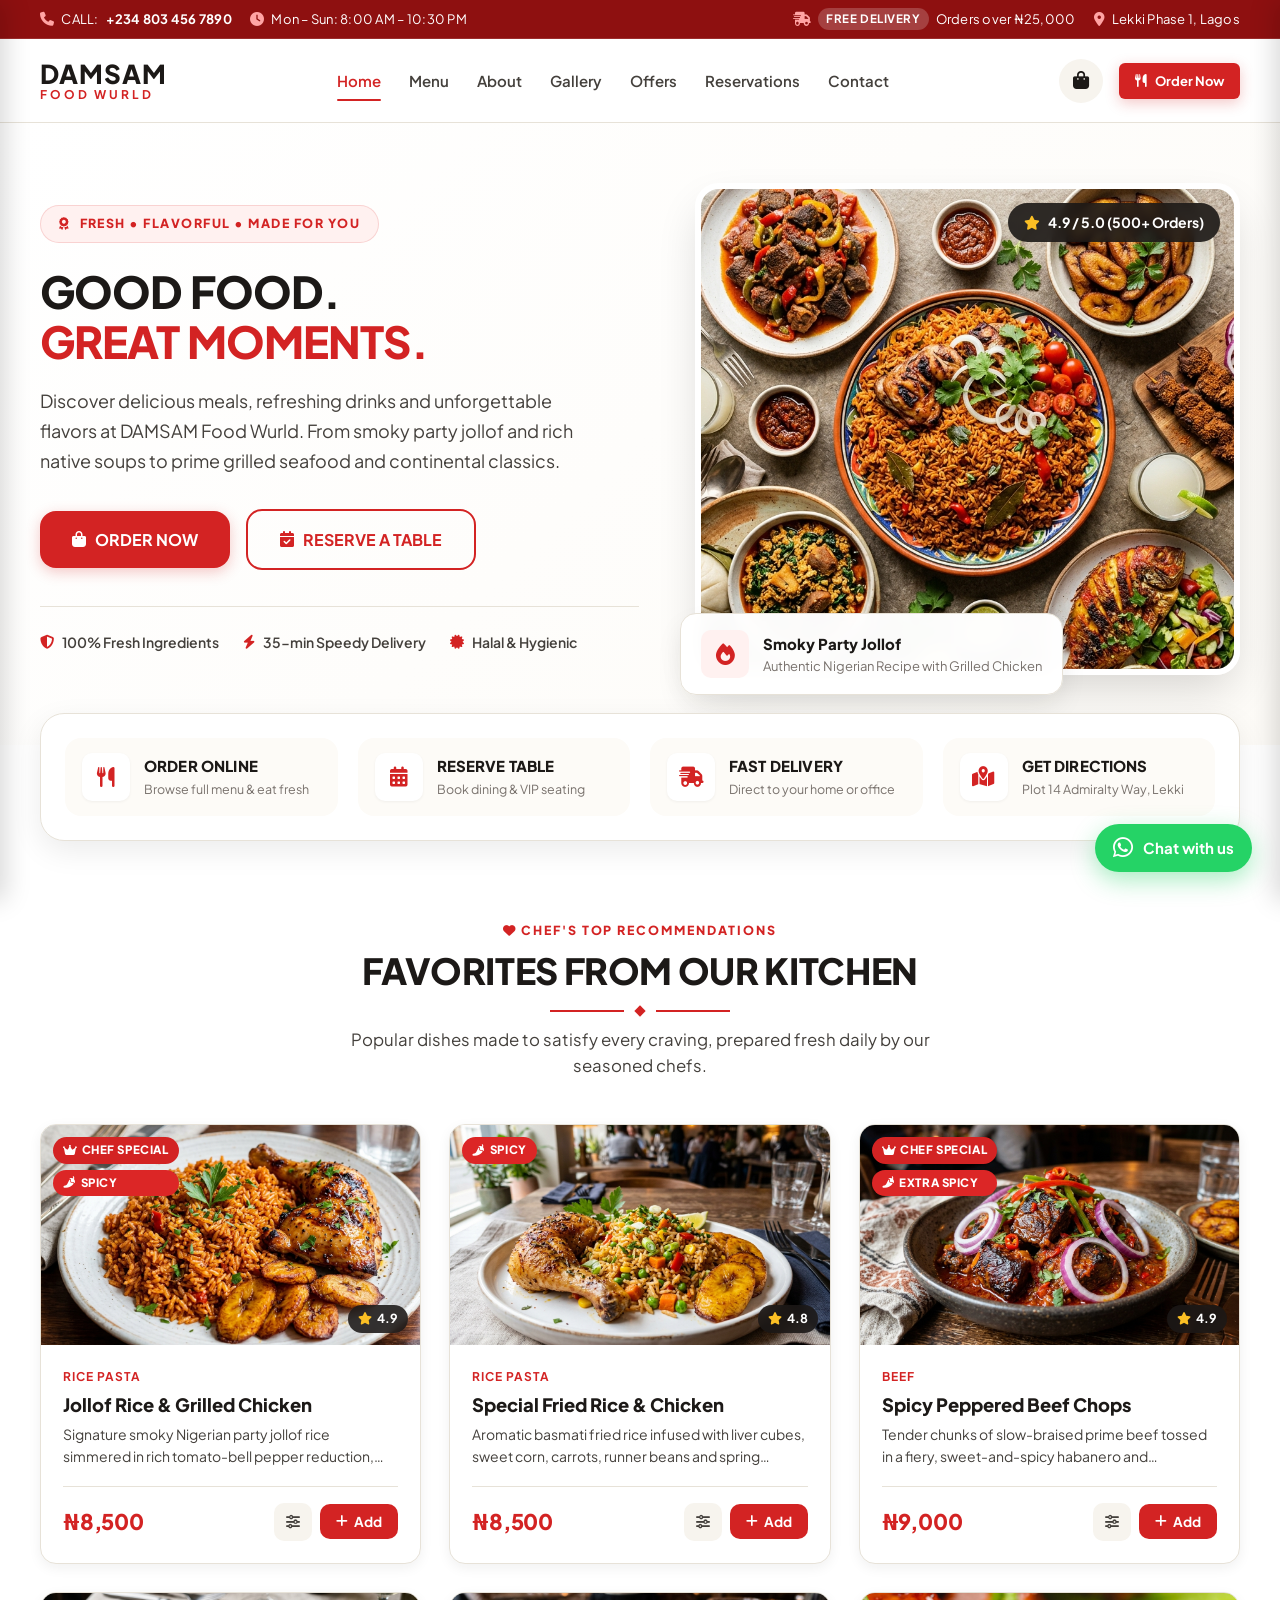
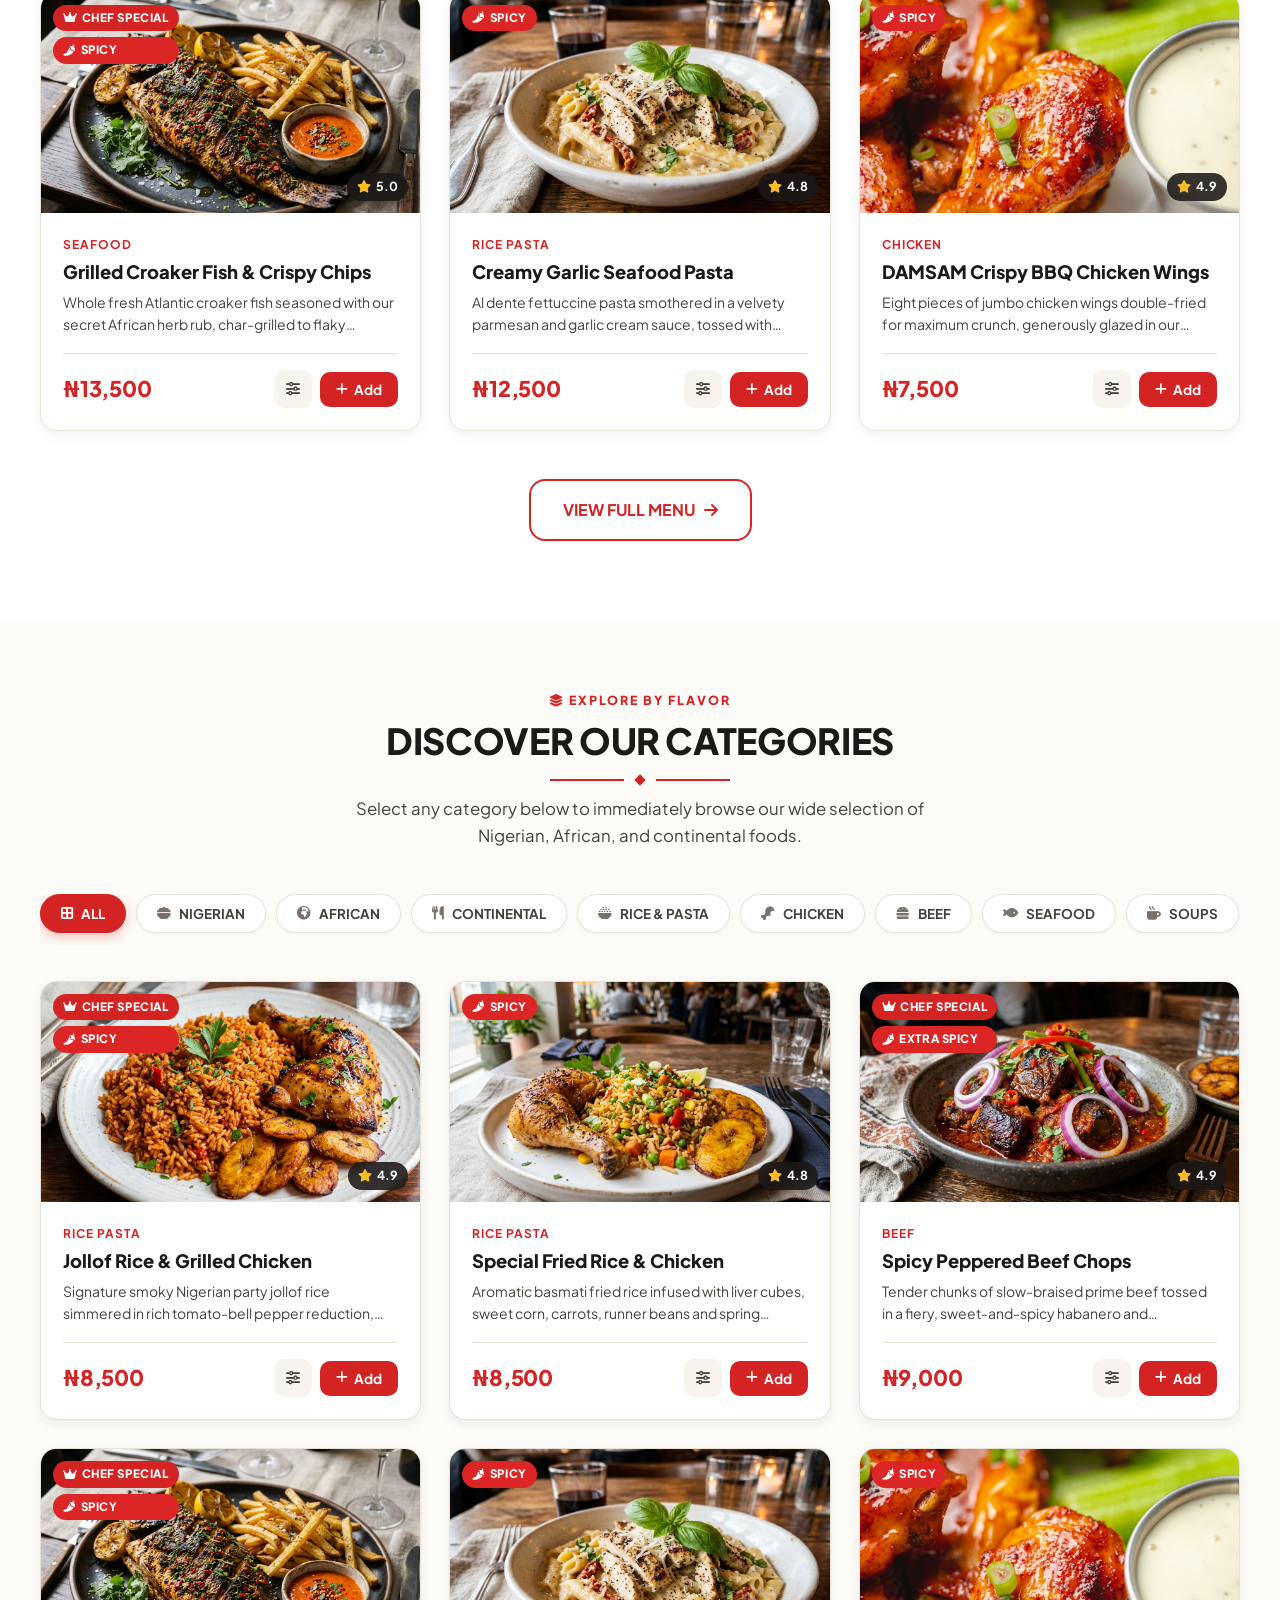
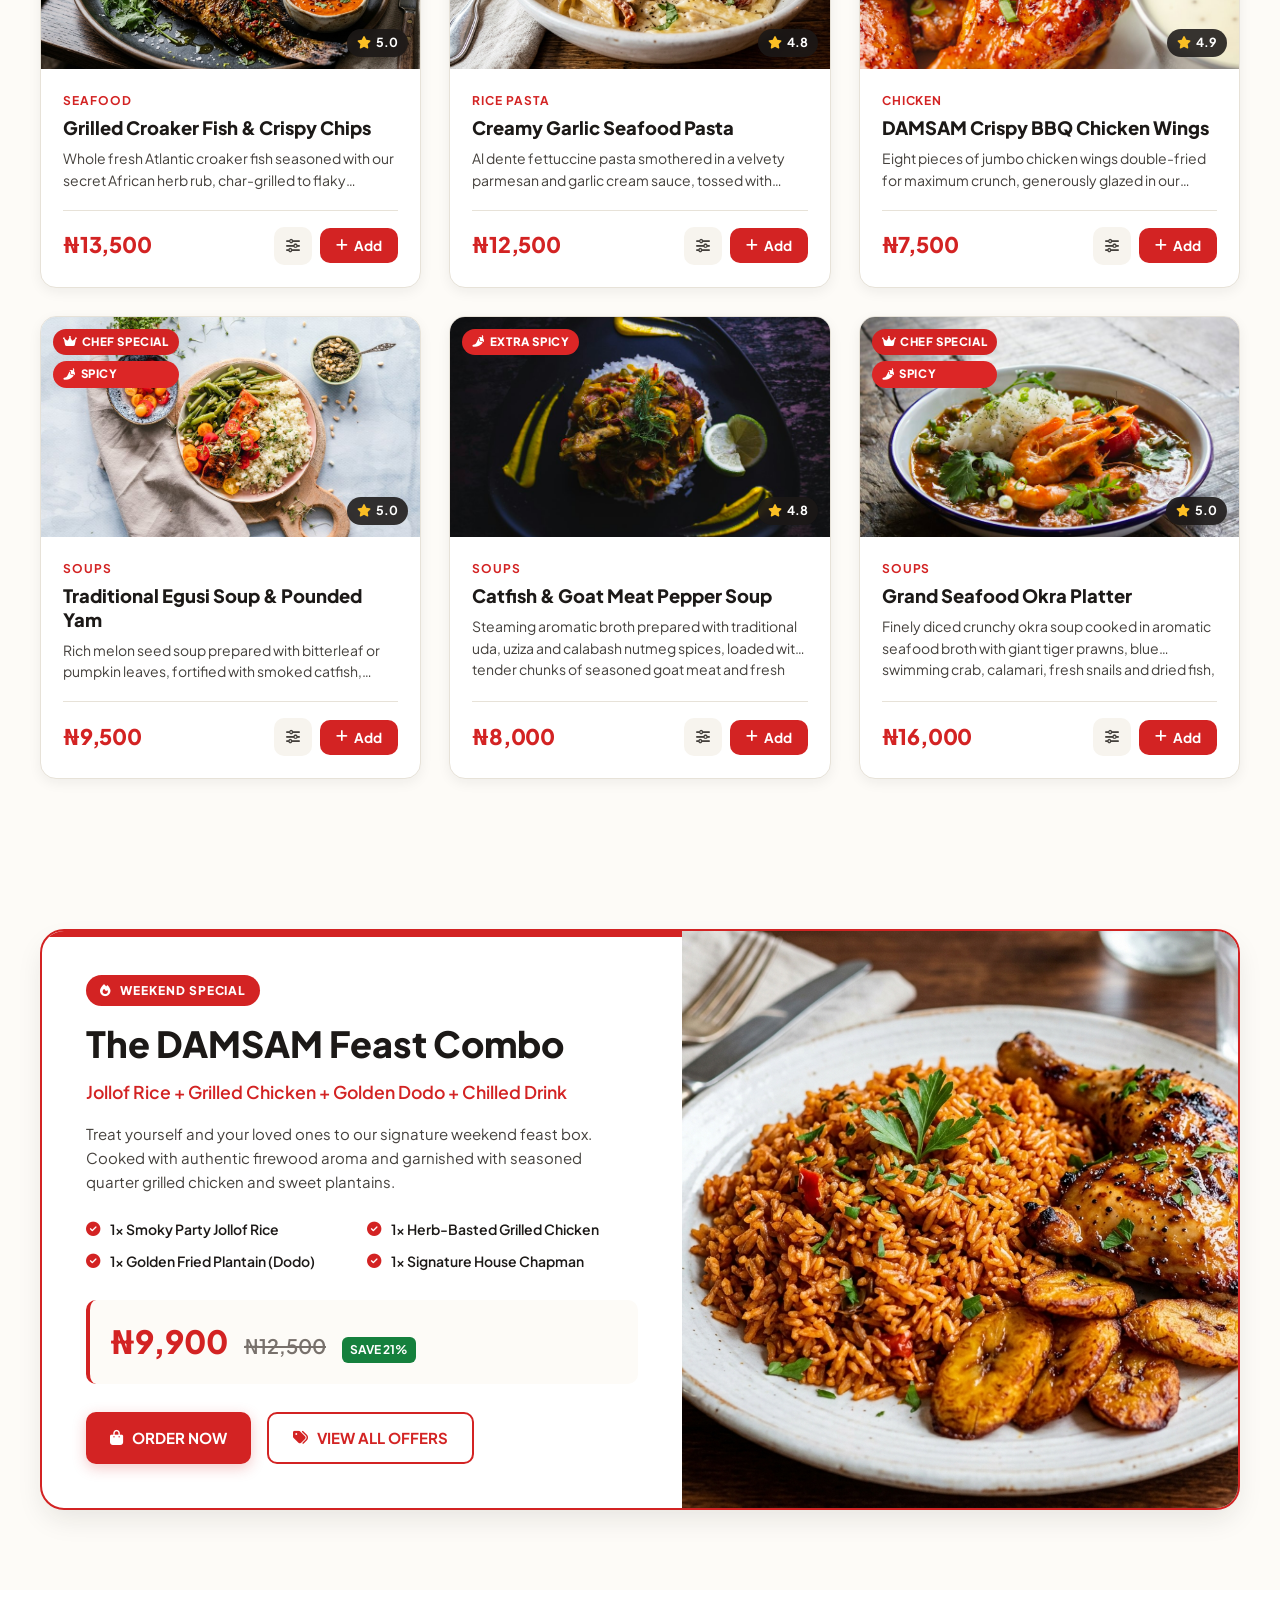
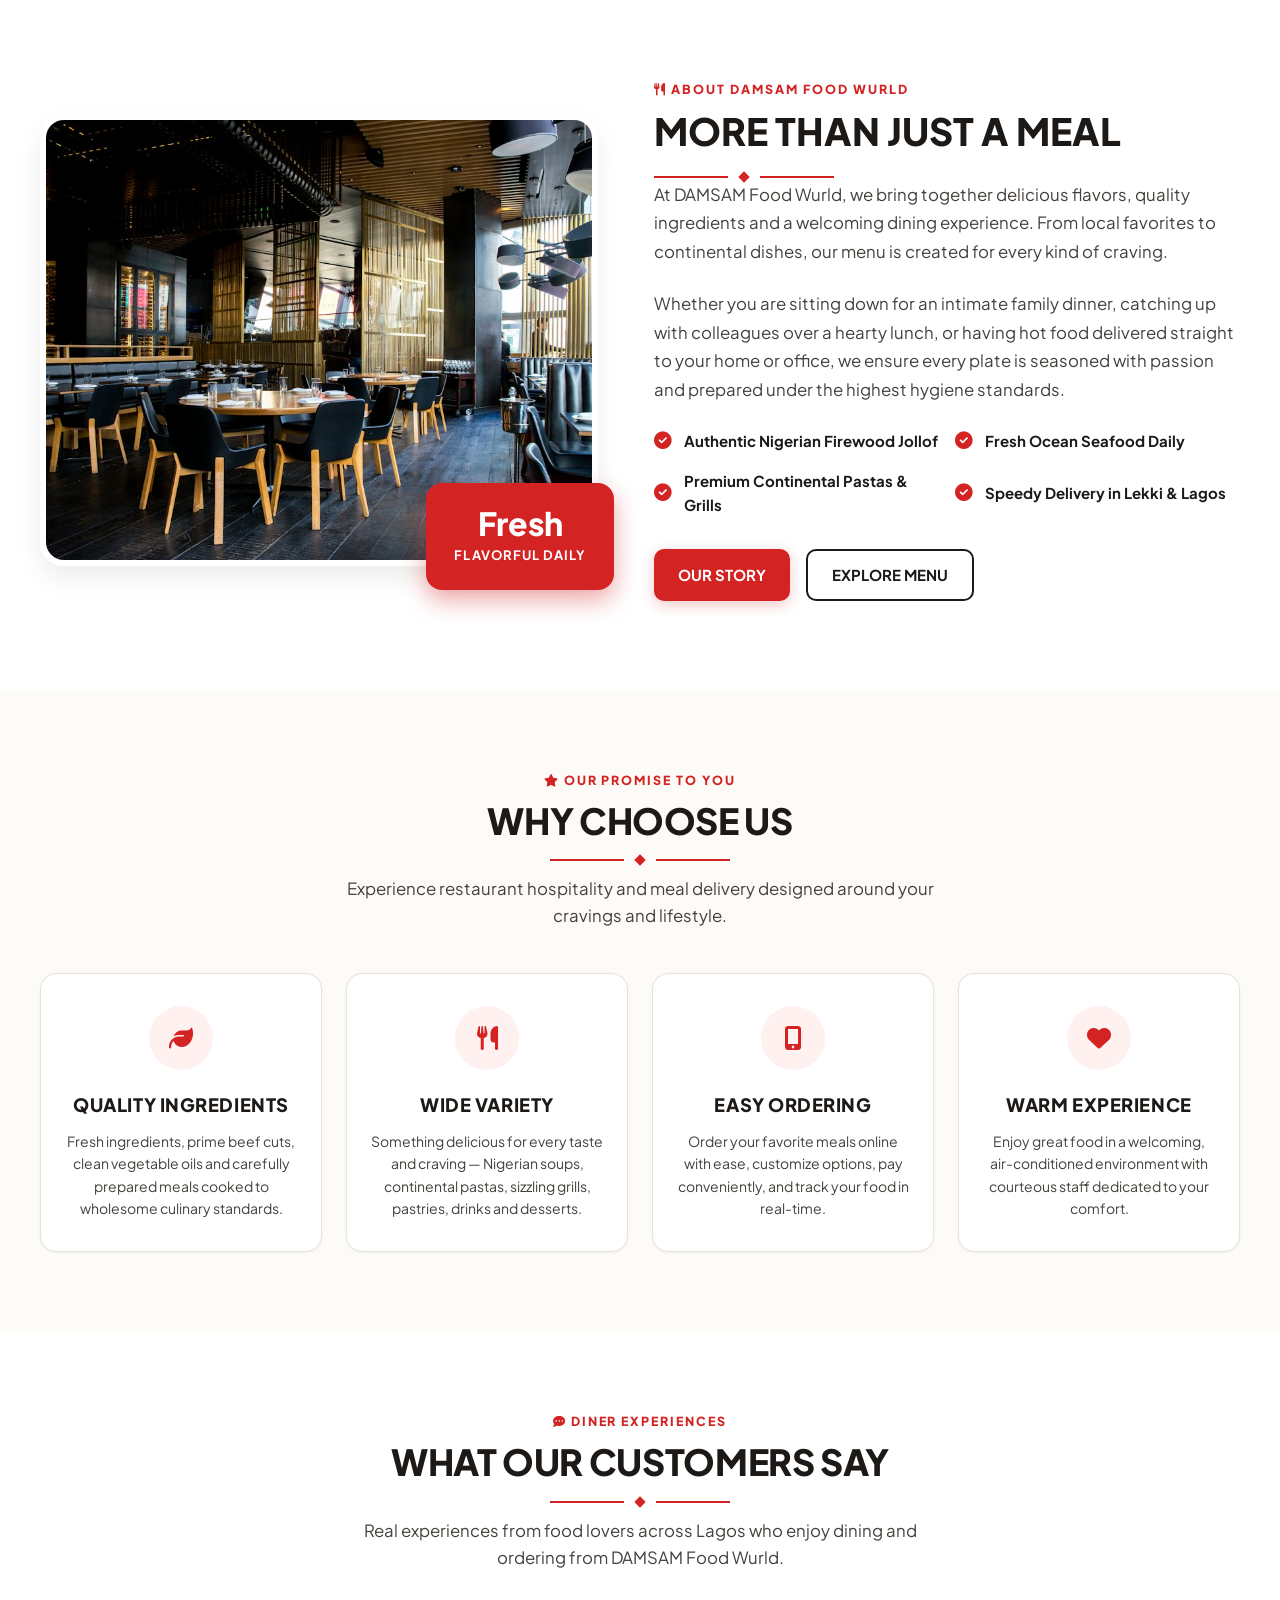
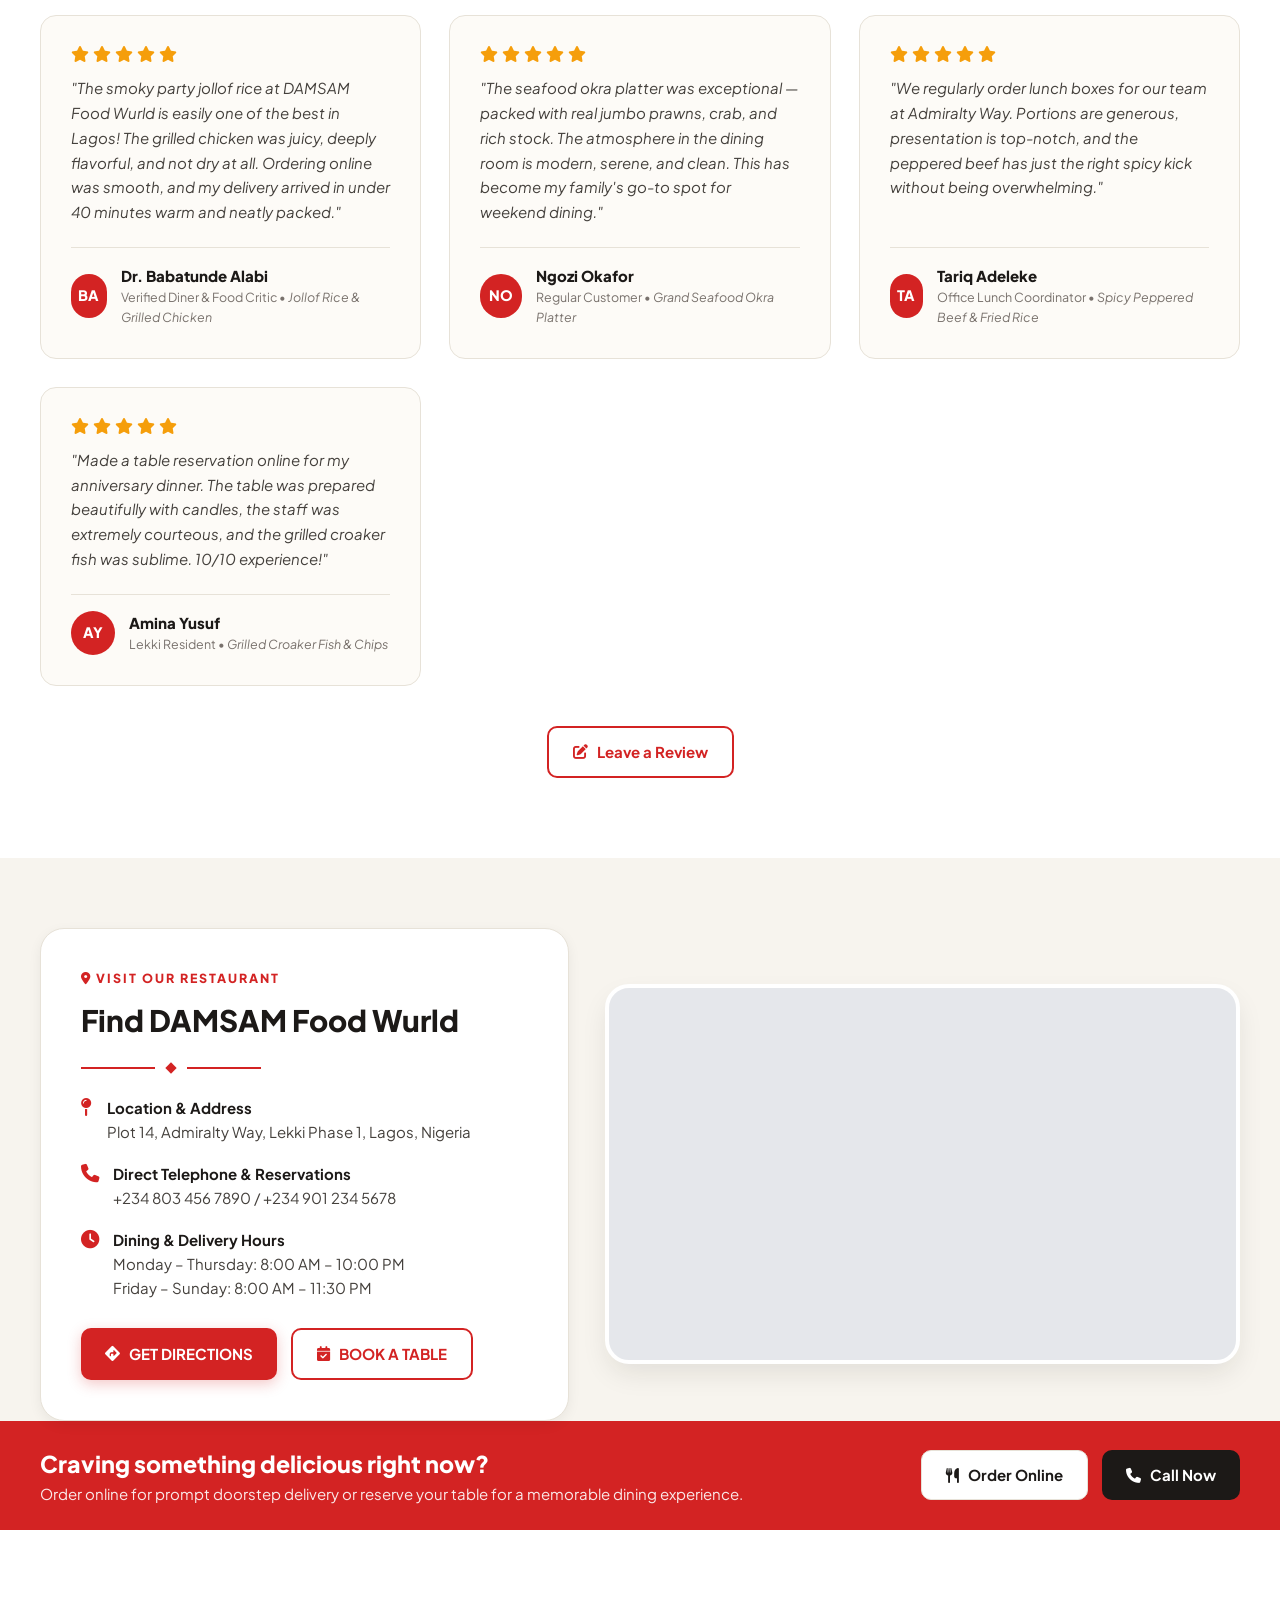
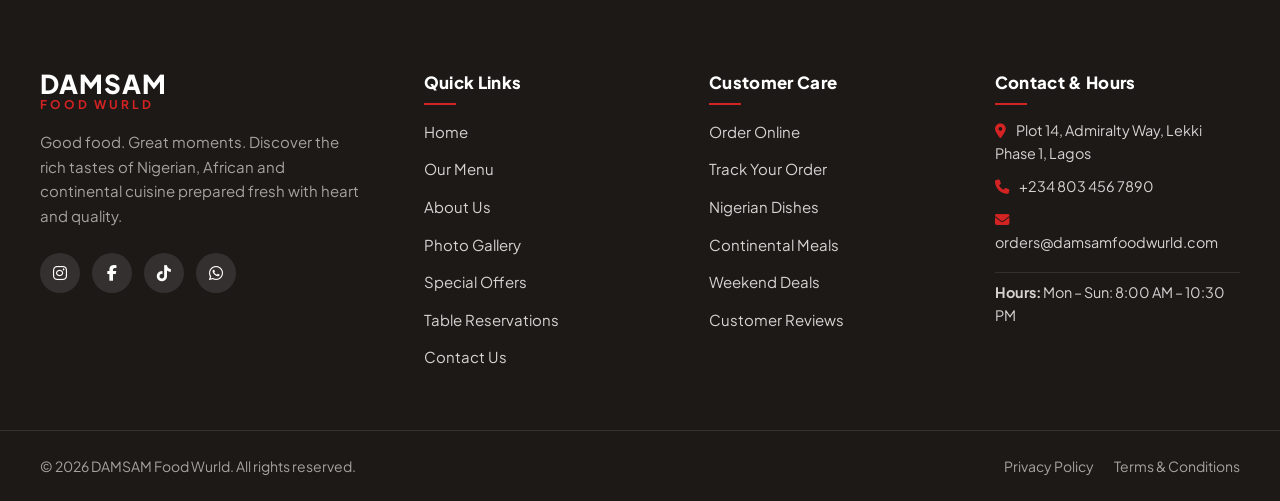
==== commit 43085326: "Initial commit: DAMSAM Food Wurld website" ====
--- a/index.html
+++ b/index.html
@@ -3,863 +3,666 @@
 <head>
   <meta charset="UTF-8">
   <meta name="viewport" content="width=device-width, initial-scale=1.0">
-  <title>WONDER GRAND — Haute Furniture & Architectural Living | Osun State, Nigeria</title>
-  <meta name="description" content="Discover extraordinary luxury furniture and curated interior accessories handcrafted for timeless architectural sanctuaries. Wonder Grand, Osun State, Nigeria.">
+  <title>DAMSAM Food Wurld | Delicious Food & Online Ordering</title>
+  <meta name="description" content="Discover delicious Nigerian, African and continental meals at DAMSAM Food Wurld. Browse our menu, order online or reserve your table. Plot 14, Admiralty Way, Lekki Phase 1, Lagos.">
+  
+  <!-- Open Graph / Meta -->
+  <meta property="og:title" content="DAMSAM Food Wurld | Delicious Food & Online Ordering">
+  <meta property="og:description" content="Discover delicious meals, refreshing drinks and unforgettable flavors at DAMSAM Food Wurld.">
+  <meta property="og:image" content="assets/images/hero-food.jpg">
+  <meta property="og:type" content="restaurant">
+  <meta name="theme-color" content="#D32323">
+
+  <!-- Favicon -->
+  <link rel="icon" type="image/svg+xml" href="data:image/svg+xml,<svg xmlns='http://www.w3.org/2000/svg' viewBox='0 0 100 100'><rect width='100' height='100' rx='20' fill='%23D32323'/><text x='50%' y='68%' font-size='56' font-weight='900' fill='white' text-anchor='middle' font-family='sans-serif'>D</text></svg>">
+
+  <!-- Fonts & Icons -->
   <link rel="preconnect" href="https://fonts.googleapis.com">
   <link rel="preconnect" href="https://fonts.gstatic.com" crossorigin>
-  <link href="https://fonts.googleapis.com/css2?family=Cinzel:wght@400;500;600;700&family=Playfair+Display:ital,wght@0,400;0,500;0,600;0,700;1,400&family=Plus+Jakarta+Sans:wght@300;400;500;600;700&display=swap" rel="stylesheet">
+  <link href="https://fonts.googleapis.com/css2?family=Plus+Jakarta+Sans:wght@300;400;500;600;700;800&family=Playfair+Display:ital,wght@0,600;0,700;1,600&display=swap" rel="stylesheet">
+  <link rel="stylesheet" href="https://cdnjs.cloudflare.com/ajax/libs/font-awesome/6.5.1/css/all.min.css">
   
-  <!-- CSS Stylesheets -->
-  <link rel="stylesheet" href="assets/css/variables.css">
-  <link rel="stylesheet" href="assets/css/main.css">
-  <link rel="stylesheet" href="assets/css/slider.css">
-  <link rel="stylesheet" href="assets/css/components.css">
+  <!-- Stylesheets -->
+  <link rel="stylesheet" href="assets/css/damsam.css">
 </head>
-<body>
-
-  <!-- ==========================================================================
-       1. STICKY LUXURY NAVIGATION HEADER
-       ========================================================================== -->
-  <header class="header-main" id="siteHeader">
-    <div class="header-inner">
-      <!-- Brand Logo / Wordmark -->
-      <a href="index.html" class="brand-logo" aria-label="Wonder Grand Luxury Living">
-        <div class="brand-monogram">WG</div>
-        <div class="brand-text">
-          <span class="brand-name">WONDER GRAND</span>
-          <span class="brand-sub">HAUTE LIVING • OSUN STATE</span>
-        </div>
+<body data-page="home">
+
+  <!-- TOP ANNOUNCEMENT BAR (Reference Menu Red Header Inspired) -->
+  <div class="top-notice-bar">
+    <div class="container">
+      <div class="notice-left">
+        <span class="notice-item"><i class="fa-solid fa-phone"></i> CALL: <strong>+234 803 456 7890</strong></span>
+        <span class="notice-item"><i class="fa-solid fa-clock"></i> Mon – Sun: 8:00 AM – 10:30 PM</span>
+      </div>
+      <div class="notice-right">
+        <span class="notice-item"><i class="fa-solid fa-truck-fast"></i> <span class="notice-badge">FREE DELIVERY</span> Orders over ₦25,000</span>
+        <span class="notice-item"><i class="fa-solid fa-location-dot"></i> Lekki Phase 1, Lagos</span>
+      </div>
+    </div>
+  </div>
+
+  <!-- GLOBAL STICKY HEADER -->
+  <header class="site-header">
+    <div class="container header-container">
+      <!-- Wordmark Logo (Section 2) -->
+      <a href="index.html" class="site-logo" aria-label="DAMSAM Food Wurld Home">
+        <span class="logo-main">DAMSAM</span>
+        <span class="logo-sub">FOOD WURLD</span>
       </a>
 
-      <!-- Desktop Navigation Links -->
-      <nav class="nav-menu" aria-label="Primary Navigation">
-        <ul class="nav-links">
-          <li><a href="index.html" class="nav-link active">Home</a></li>
-          <li><a href="about.html" class="nav-link">About Us</a></li>
-          <li><a href="services.html" class="nav-link">Our Services</a></li>
-          <li><a href="contact.html" class="nav-link">Contact Us</a></li>
+      <!-- Desktop Nav -->
+      <nav class="desktop-nav" aria-label="Main Navigation">
+        <a href="index.html" class="nav-link active">Home</a>
+        <a href="menu.html" class="nav-link">Menu</a>
+        <a href="about.html" class="nav-link">About</a>
+        <a href="gallery.html" class="nav-link">Gallery</a>
+        <a href="offers.html" class="nav-link">Offers</a>
+        <a href="reservations.html" class="nav-link">Reservations</a>
+        <a href="contact.html" class="nav-link">Contact</a>
+      </nav>
+
+      <!-- Right Header Actions -->
+      <div class="header-actions">
+        <!-- Cart Trigger -->
+        <button class="cart-btn-trigger" aria-label="View Cart" title="View Cart">
+          <i class="fa-solid fa-bag-shopping"></i>
+          <span class="cart-badge" style="display: none;">0</span>
+        </button>
+
+        <!-- Order Now CTA -->
+        <a href="menu.html" class="btn btn-primary btn-sm d-none-mobile">
+          <i class="fa-solid fa-utensils"></i> Order Now
+        </a>
+
+        <!-- Hamburger for Mobile -->
+        <button class="hamburger-btn" aria-label="Open Mobile Menu">
+          <span></span>
+          <span></span>
+          <span></span>
+        </button>
+      </div>
+    </div>
+  </header>
+
+  <!-- MOBILE NAVIGATION DRAWER -->
+  <div class="mobile-nav-overlay"></div>
+  <aside class="mobile-nav-panel">
+    <div class="mobile-nav-header">
+      <a href="index.html" class="site-logo">
+        <span class="logo-main">DAMSAM</span>
+        <span class="logo-sub">FOOD WURLD</span>
+      </a>
+      <button class="close-mobile-nav close-drawer-btn" aria-label="Close menu">
+        <i class="fa-solid fa-xmark"></i>
+      </button>
+    </div>
+    <ul class="mobile-nav-links">
+      <li><a href="index.html" class="active"><span>Home</span> <i class="fa-solid fa-angle-right"></i></a></li>
+      <li><a href="menu.html"><span>Menu</span> <i class="fa-solid fa-angle-right"></i></a></li>
+      <li><a href="about.html"><span>About</span> <i class="fa-solid fa-angle-right"></i></a></li>
+      <li><a href="gallery.html"><span>Gallery</span> <i class="fa-solid fa-angle-right"></i></a></li>
+      <li><a href="offers.html"><span>Offers</span> <i class="fa-solid fa-angle-right"></i></a></li>
+      <li><a href="reservations.html"><span>Reservations</span> <i class="fa-solid fa-angle-right"></i></a></li>
+      <li><a href="contact.html"><span>Contact</span> <i class="fa-solid fa-angle-right"></i></a></li>
+      <li><a href="track-order.html"><span>Track Order</span> <i class="fa-solid fa-angle-right"></i></a></li>
+    </ul>
+    <div style="padding-top: 20px; border-top: 1px solid var(--border-light);">
+      <a href="menu.html" class="btn btn-primary btn-block">
+        <i class="fa-solid fa-utensils"></i> ORDER NOW
+      </a>
+      <div style="margin-top: 16px; font-size: 0.85rem; color: var(--charcoal-muted); text-align: center;">
+        <i class="fa-solid fa-phone" style="color: var(--primary-red);"></i> +234 803 456 7890
+      </div>
+    </div>
+  </aside>
+
+  <main>
+    <!-- SECTION 1: HERO (Section 6) -->
+    <section class="hero-section">
+      <div class="container hero-grid">
+        <div class="hero-text-content">
+          <div class="hero-pill-badge">
+            <i class="fa-solid fa-award"></i> FRESH • FLAVORFUL • MADE FOR YOU
+          </div>
+          <h1 class="hero-title">
+            GOOD FOOD.<br>
+            <span>GREAT MOMENTS.</span>
+          </h1>
+          <p class="hero-desc">
+            Discover delicious meals, refreshing drinks and unforgettable flavors at DAMSAM Food Wurld. From smoky party jollof and rich native soups to prime grilled seafood and continental classics.
+          </p>
+          <div class="hero-cta-group">
+            <a href="menu.html" class="btn btn-primary btn-lg">
+              <i class="fa-solid fa-bag-shopping"></i> ORDER NOW
+            </a>
+            <a href="reservations.html" class="btn btn-outline btn-lg">
+              <i class="fa-solid fa-calendar-check"></i> RESERVE A TABLE
+            </a>
+          </div>
+          <div class="hero-trust-row">
+            <div class="trust-item">
+              <i class="fa-solid fa-shield-halved"></i> 100% Fresh Ingredients
+            </div>
+            <div class="trust-item">
+              <i class="fa-solid fa-bolt"></i> 35-min Speedy Delivery
+            </div>
+            <div class="trust-item">
+              <i class="fa-solid fa-certificate"></i> Halal & Hygienic
+            </div>
+          </div>
+        </div>
+
+        <div class="hero-visual">
+          <div class="hero-image-wrapper">
+            <img src="assets/images/hero-food.jpg" alt="DAMSAM Signature Nigerian Jollof and Grilled Chicken Platter" loading="eager">
+          </div>
+          <div class="hero-floating-card">
+            <div class="floating-icon-wrap">
+              <i class="fa-solid fa-fire"></i>
+            </div>
+            <div class="floating-text-wrap">
+              <h4>Smoky Party Jollof</h4>
+              <p>Authentic Nigerian Recipe with Grilled Chicken</p>
+            </div>
+          </div>
+          <div class="hero-rating-badge">
+            <i class="fa-solid fa-star"></i>
+            <span>4.9 / 5.0 (500+ Orders)</span>
+          </div>
+        </div>
+      </div>
+    </section>
+
+    <!-- SECTION 7: QUICK ACTION BAR -->
+    <section class="quick-action-section">
+      <div class="container">
+        <div class="quick-action-grid">
+          <a href="menu.html" class="action-card">
+            <div class="action-icon"><i class="fa-solid fa-utensils"></i></div>
+            <div class="action-info">
+              <h4>ORDER ONLINE</h4>
+              <p>Browse full menu & eat fresh</p>
+            </div>
+          </a>
+          <a href="reservations.html" class="action-card">
+            <div class="action-icon"><i class="fa-solid fa-calendar-days"></i></div>
+            <div class="action-info">
+              <h4>RESERVE TABLE</h4>
+              <p>Book dining & VIP seating</p>
+            </div>
+          </a>
+          <a href="menu.html?delivery=true" class="action-card">
+            <div class="action-icon"><i class="fa-solid fa-truck-fast"></i></div>
+            <div class="action-info">
+              <h4>FAST DELIVERY</h4>
+              <p>Direct to your home or office</p>
+            </div>
+          </a>
+          <a href="contact.html#map-section" class="action-card">
+            <div class="action-icon"><i class="fa-solid fa-map-location-dot"></i></div>
+            <div class="action-info">
+              <h4>GET DIRECTIONS</h4>
+              <p>Plot 14 Admiralty Way, Lekki</p>
+            </div>
+          </a>
+        </div>
+      </div>
+    </section>
+
+    <!-- SECTION 8: FEATURED MENU SECTION -->
+    <section class="featured-menu-section" style="padding: 20px 0 80px;">
+      <div class="container">
+        <div class="section-header">
+          <span class="section-label"><i class="fa-solid fa-heart"></i> CHEF'S TOP RECOMMENDATIONS</span>
+          <h2 class="section-title">FAVORITES FROM OUR KITCHEN</h2>
+          <div class="red-divider-rule"><span class="red-divider-dot"></span></div>
+          <p class="section-subtitle">Popular dishes made to satisfy every craving, prepared fresh daily by our seasoned chefs.</p>
+        </div>
+
+        <div class="food-grid" id="home-featured-grid">
+          <!-- Populated dynamically by app.js from data.js -->
+        </div>
+
+        <div style="text-align: center; margin-top: 48px;">
+          <a href="menu.html" class="btn btn-outline btn-lg">
+            VIEW FULL MENU <i class="fa-solid fa-arrow-right"></i>
+          </a>
+        </div>
+      </div>
+    </section>
+
+    <!-- SECTION 9: MENU CATEGORIES & DYNAMIC FILTER -->
+    <section class="categories-section" style="padding: 70px 0; background: var(--bg-cream);">
+      <div class="container">
+        <div class="section-header">
+          <span class="section-label"><i class="fa-solid fa-layer-group"></i> EXPLORE BY FLAVOR</span>
+          <h2 class="section-title">DISCOVER OUR CATEGORIES</h2>
+          <div class="red-divider-rule"><span class="red-divider-dot"></span></div>
+          <p class="section-subtitle">Select any category below to immediately browse our wide selection of Nigerian, African, and continental foods.</p>
+        </div>
+
+        <!-- Horizontal scrollable category bar -->
+        <div class="category-nav-wrapper">
+          <div class="category-scroll-track" id="home-category-filter">
+            <button class="cat-pill-btn active" data-category="all"><i class="fa-solid fa-border-all"></i> ALL</button>
+            <button class="cat-pill-btn" data-category="nigerian"><i class="fa-solid fa-bowl-food"></i> NIGERIAN</button>
+            <button class="cat-pill-btn" data-category="african"><i class="fa-solid fa-earth-africa"></i> AFRICAN</button>
+            <button class="cat-pill-btn" data-category="continental"><i class="fa-solid fa-utensils"></i> CONTINENTAL</button>
+            <button class="cat-pill-btn" data-category="rice-pasta"><i class="fa-solid fa-bowl-rice"></i> RICE & PASTA</button>
+            <button class="cat-pill-btn" data-category="chicken"><i class="fa-solid fa-drumstick-bite"></i> CHICKEN</button>
+            <button class="cat-pill-btn" data-category="beef"><i class="fa-solid fa-burger"></i> BEEF</button>
+            <button class="cat-pill-btn" data-category="seafood"><i class="fa-solid fa-fish"></i> SEAFOOD</button>
+            <button class="cat-pill-btn" data-category="soups"><i class="fa-solid fa-mug-hot"></i> SOUPS</button>
+            <button class="cat-pill-btn" data-category="snacks"><i class="fa-solid fa-cookie-bite"></i> SNACKS</button>
+            <button class="cat-pill-btn" data-category="drinks"><i class="fa-solid fa-glass-water"></i> DRINKS</button>
+            <button class="cat-pill-btn" data-category="desserts"><i class="fa-solid fa-ice-cream"></i> DESSERTS</button>
+          </div>
+        </div>
+
+        <!-- Filtered Grid -->
+        <div class="food-grid" id="home-category-grid">
+          <!-- Dynamically populated by app.js -->
+        </div>
+      </div>
+    </section>
+
+    <!-- SECTION 10: SPECIAL OFFER SECTION -->
+    <section class="special-offer-section">
+      <div class="container">
+        <div class="offer-banner-card">
+          <div class="offer-grid">
+            <div class="offer-content-side">
+              <span class="offer-pill"><i class="fa-solid fa-fire"></i> WEEKEND SPECIAL</span>
+              <h2 class="offer-title">The DAMSAM Feast Combo</h2>
+              <div class="offer-subtitle">Jollof Rice + Grilled Chicken + Golden Dodo + Chilled Drink</div>
+              <p class="offer-desc">
+                Treat yourself and your loved ones to our signature weekend feast box. Cooked with authentic firewood aroma and garnished with seasoned quarter grilled chicken and sweet plantains.
+              </p>
+
+              <ul class="offer-included-list">
+                <li><i class="fa-solid fa-circle-check"></i> 1x Smoky Party Jollof Rice</li>
+                <li><i class="fa-solid fa-circle-check"></i> 1x Herb-Basted Grilled Chicken</li>
+                <li><i class="fa-solid fa-circle-check"></i> 1x Golden Fried Plantain (Dodo)</li>
+                <li><i class="fa-solid fa-circle-check"></i> 1x Signature House Chapman</li>
+              </ul>
+
+              <div class="offer-pricing-bar">
+                <span class="offer-new-price">₦9,900</span>
+                <span class="offer-old-price">₦12,500</span>
+                <span class="offer-savings-tag">SAVE 21%</span>
+              </div>
+
+              <div style="display: flex; gap: 16px; flex-wrap: wrap;">
+                <button class="btn btn-primary" onclick="claimOfferCombo('offer-01')">
+                  <i class="fa-solid fa-bag-shopping"></i> ORDER NOW
+                </button>
+                <a href="offers.html" class="btn btn-outline">
+                  <i class="fa-solid fa-tags"></i> VIEW ALL OFFERS
+                </a>
+              </div>
+            </div>
+
+            <div class="offer-image-side">
+              <img src="assets/images/jollof-chicken.jpg" alt="DAMSAM Weekend Special Combo">
+            </div>
+          </div>
+        </div>
+      </div>
+    </section>
+
+    <!-- SECTION 11: ABOUT SECTION -->
+    <section class="about-section">
+      <div class="container about-grid">
+        <div class="about-visual-stack">
+          <div class="about-img-main">
+            <img src="assets/images/about-dining.jpg" alt="DAMSAM Food Wurld Welcoming Dining Experience">
+          </div>
+          <div class="about-floating-experience">
+            <h3>Fresh</h3>
+            <p>Flavorful Daily</p>
+          </div>
+        </div>
+
+        <div class="about-content-side">
+          <span class="section-label"><i class="fa-solid fa-utensils"></i> ABOUT DAMSAM FOOD WURLD</span>
+          <h2>MORE THAN JUST A MEAL</h2>
+          <div class="red-divider-rule" style="margin-left: 0;"><span class="red-divider-dot"></span></div>
+          <p>
+            At DAMSAM Food Wurld, we bring together delicious flavors, quality ingredients and a welcoming dining experience. From local favorites to continental dishes, our menu is created for every kind of craving.
+          </p>
+          <p>
+            Whether you are sitting down for an intimate family dinner, catching up with colleagues over a hearty lunch, or having hot food delivered straight to your home or office, we ensure every plate is seasoned with passion and prepared under the highest hygiene standards.
+          </p>
+
+          <div class="about-values-list">
+            <div class="value-item"><i class="fa-solid fa-circle-check"></i> Authentic Nigerian Firewood Jollof</div>
+            <div class="value-item"><i class="fa-solid fa-circle-check"></i> Fresh Ocean Seafood Daily</div>
+            <div class="value-item"><i class="fa-solid fa-circle-check"></i> Premium Continental Pastas & Grills</div>
+            <div class="value-item"><i class="fa-solid fa-circle-check"></i> Speedy Delivery in Lekki & Lagos</div>
+          </div>
+
+          <div style="display: flex; gap: 16px; flex-wrap: wrap;">
+            <a href="about.html" class="btn btn-primary">OUR STORY</a>
+            <a href="menu.html" class="btn btn-outline-dark">EXPLORE MENU</a>
+          </div>
+        </div>
+      </div>
+    </section>
+
+    <!-- SECTION 12: WHY CHOOSE US -->
+    <section class="why-us-section">
+      <div class="container">
+        <div class="section-header">
+          <span class="section-label"><i class="fa-solid fa-star"></i> OUR PROMISE TO YOU</span>
+          <h2 class="section-title">WHY CHOOSE US</h2>
+          <div class="red-divider-rule"><span class="red-divider-dot"></span></div>
+          <p class="section-subtitle">Experience restaurant hospitality and meal delivery designed around your cravings and lifestyle.</p>
+        </div>
+
+        <div class="why-us-grid">
+          <div class="why-card">
+            <div class="why-card-icon"><i class="fa-solid fa-leaf"></i></div>
+            <h3>QUALITY INGREDIENTS</h3>
+            <p>Fresh ingredients, prime beef cuts, clean vegetable oils and carefully prepared meals cooked to wholesome culinary standards.</p>
+          </div>
+
+          <div class="why-card">
+            <div class="why-card-icon"><i class="fa-solid fa-utensils"></i></div>
+            <h3>WIDE VARIETY</h3>
+            <p>Something delicious for every taste and craving — Nigerian soups, continental pastas, sizzling grills, pastries, drinks and desserts.</p>
+          </div>
+
+          <div class="why-card">
+            <div class="why-card-icon"><i class="fa-solid fa-mobile-screen-button"></i></div>
+            <h3>EASY ORDERING</h3>
+            <p>Order your favorite meals online with ease, customize options, pay conveniently, and track your food in real-time.</p>
+          </div>
+
+          <div class="why-card">
+            <div class="why-card-icon"><i class="fa-solid fa-heart"></i></div>
+            <h3>WARM EXPERIENCE</h3>
+            <p>Enjoy great food in a welcoming, air-conditioned environment with courteous staff dedicated to your comfort.</p>
+          </div>
+        </div>
+      </div>
+    </section>
+
+    <!-- SECTION 26: REVIEWS / TESTIMONIALS -->
+    <section class="reviews-section">
+      <div class="container">
+        <div class="section-header">
+          <span class="section-label"><i class="fa-solid fa-comment-dots"></i> DINER EXPERIENCES</span>
+          <h2 class="section-title">WHAT OUR CUSTOMERS SAY</h2>
+          <div class="red-divider-rule"><span class="red-divider-dot"></span></div>
+          <p class="section-subtitle">Real experiences from food lovers across Lagos who enjoy dining and ordering from DAMSAM Food Wurld.</p>
+        </div>
+
+        <div class="reviews-grid" id="home-reviews-grid">
+          <!-- Dynamically populated from data.js -->
+        </div>
+
+        <div style="text-align: center; margin-top: 40px;">
+          <a href="contact.html#feedback-section" class="btn btn-outline">
+            <i class="fa-solid fa-pen-to-square"></i> Leave a Review
+          </a>
+        </div>
+      </div>
+    </section>
+
+    <!-- SECTION 24: MAP & LOCATION CALLOUT -->
+    <section class="location-section" id="location-section">
+      <div class="container location-grid">
+        <div class="location-info-card">
+          <span class="section-label"><i class="fa-solid fa-location-dot"></i> VISIT OUR RESTAURANT</span>
+          <h3>Find DAMSAM Food Wurld</h3>
+          <div class="red-divider-rule" style="margin-left: 0; margin-bottom: 24px;"><span class="red-divider-dot"></span></div>
+          
+          <ul class="location-detail-list">
+            <li>
+              <i class="fa-solid fa-map-pin"></i>
+              <div>
+                <strong>Location & Address</strong>
+                <span>Plot 14, Admiralty Way, Lekki Phase 1, Lagos, Nigeria</span>
+              </div>
+            </li>
+            <li>
+              <i class="fa-solid fa-phone"></i>
+              <div>
+                <strong>Direct Telephone & Reservations</strong>
+                <span><a href="tel:+2348034567890">+234 803 456 7890</a> / <a href="tel:+2349012345678">+234 901 234 5678</a></span>
+              </div>
+            </li>
+            <li>
+              <i class="fa-solid fa-clock"></i>
+              <div>
+                <strong>Dining & Delivery Hours</strong>
+                <span>Monday – Thursday: 8:00 AM – 10:00 PM<br>Friday – Sunday: 8:00 AM – 11:30 PM</span>
+              </div>
+            </li>
+          </ul>
+
+          <div style="display: flex; gap: 14px; flex-wrap: wrap;">
+            <a href="https://maps.google.com/?q=Admiralty+Way+Lekki+Phase+1+Lagos" target="_blank" rel="noopener" class="btn btn-primary">
+              <i class="fa-solid fa-diamond-turn-right"></i> GET DIRECTIONS
+            </a>
+            <a href="reservations.html" class="btn btn-outline">
+              <i class="fa-solid fa-calendar-check"></i> BOOK A TABLE
+            </a>
+          </div>
+        </div>
+
+        <div class="map-wrapper">
+          <iframe 
+            src="https://www.google.com/maps/embed?pb=!1m18!1m12!1m3!1d3964.7276332159045!2d3.470557474992147!3d6.441846993549448!2m3!1f0!2f0!3f0!3m2!1i1024!2i768!4f13.1!3m3!1m2!1s0x103bf453c235be6b%3A0xc3b8a3e7ebba569!2sAdmiralty%20Way%2C%20Lekki%20Phase%20I%2C%20Lekki%2C%20Lagos!5e0!3m2!1sen!2sng!4v1700000000000!5m2!1sen!2sng" 
+            title="DAMSAM Food Wurld Location on Map"
+            loading="lazy">
+          </iframe>
+        </div>
+      </div>
+    </section>
+  </main>
+
+  <!-- RED BANNER FOOTER TOP (Reference Menu Inspired) -->
+  <div class="footer-top-red-band">
+    <div class="container">
+      <div class="red-band-text">
+        <h3>Craving something delicious right now?</h3>
+        <p>Order online for prompt doorstep delivery or reserve your table for a memorable dining experience.</p>
+      </div>
+      <div style="display: flex; gap: 14px;">
+        <a href="menu.html" class="btn btn-light"><i class="fa-solid fa-utensils"></i> Order Online</a>
+        <a href="tel:+2348034567890" class="btn btn-secondary"><i class="fa-solid fa-phone"></i> Call Now</a>
+      </div>
+    </div>
+  </div>
+
+  <!-- SECTION 27: FOOTER -->
+  <footer class="site-footer">
+    <div class="container footer-main-grid">
+      <!-- Col 1: Brand -->
+      <div class="footer-brand">
+        <a href="index.html" class="site-logo">
+          <span class="logo-main" style="color: #FFFFFF;">DAMSAM</span>
+          <span class="logo-sub">FOOD WURLD</span>
+        </a>
+        <p>Good food. Great moments. Discover the rich tastes of Nigerian, African and continental cuisine prepared fresh with heart and quality.</p>
+        <div class="footer-socials">
+          <a href="https://instagram.com/damsamfoodwurld" class="social-circle-link" aria-label="Instagram"><i class="fa-brands fa-instagram"></i></a>
+          <a href="https://facebook.com/damsamfoodwurld" class="social-circle-link" aria-label="Facebook"><i class="fa-brands fa-facebook-f"></i></a>
+          <a href="https://tiktok.com/@damsamfoodwurld" class="social-circle-link" aria-label="TikTok"><i class="fa-brands fa-tiktok"></i></a>
+          <a href="https://wa.me/2348034567890" class="social-circle-link" aria-label="WhatsApp"><i class="fa-brands fa-whatsapp"></i></a>
+        </div>
+      </div>
+
+      <!-- Col 2: Quick Links -->
+      <div class="footer-col">
+        <h4>Quick Links</h4>
+        <ul class="footer-links-list">
+          <li><a href="index.html">Home</a></li>
+          <li><a href="menu.html">Our Menu</a></li>
+          <li><a href="about.html">About Us</a></li>
+          <li><a href="gallery.html">Photo Gallery</a></li>
+          <li><a href="offers.html">Special Offers</a></li>
+          <li><a href="reservations.html">Table Reservations</a></li>
+          <li><a href="contact.html">Contact Us</a></li>
         </ul>
-      </nav>
-
-      <!-- Action Utilities -->
-      <div class="nav-actions">
-        <!-- Search Trigger -->
-        <button class="nav-icon-btn open-search-btn" aria-label="Search Collections">
-          <svg viewBox="0 0 24 24" width="20" height="20" fill="none" stroke="currentColor" stroke-width="2">
-            <circle cx="11" cy="11" r="8"></circle>
-            <line x1="21" y1="21" x2="16.65" y2="16.65"></line>
-          </svg>
+      </div>
+
+      <!-- Col 3: Customer Care -->
+      <div class="footer-col">
+        <h4>Customer Care</h4>
+        <ul class="footer-links-list">
+          <li><a href="menu.html">Order Online</a></li>
+          <li><a href="track-order.html">Track Your Order</a></li>
+          <li><a href="menu.html?category=nigerian">Nigerian Dishes</a></li>
+          <li><a href="menu.html?category=continental">Continental Meals</a></li>
+          <li><a href="offers.html">Weekend Deals</a></li>
+          <li><a href="contact.html#feedback-section">Customer Reviews</a></li>
+        </ul>
+      </div>
+
+      <!-- Col 4: Opening Hours & Contact -->
+      <div class="footer-col">
+        <h4>Contact & Hours</h4>
+        <div style="font-size: 0.9rem; color: #D6D3D1; display: flex; flex-direction: column; gap: 10px;">
+          <div><i class="fa-solid fa-location-dot" style="color: var(--primary-red); margin-right: 8px;"></i> Plot 14, Admiralty Way, Lekki Phase 1, Lagos</div>
+          <div><i class="fa-solid fa-phone" style="color: var(--primary-red); margin-right: 8px;"></i> +234 803 456 7890</div>
+          <div><i class="fa-solid fa-envelope" style="color: var(--primary-red); margin-right: 8px;"></i> orders@damsamfoodwurld.com</div>
+          <div style="margin-top: 8px; padding-top: 8px; border-top: 1px solid rgba(255,255,255,0.1);">
+            <strong>Hours:</strong> Mon – Sun: 8:00 AM – 10:30 PM
+          </div>
+        </div>
+      </div>
+    </div>
+
+    <!-- Bottom Copyright -->
+    <div class="footer-bottom-bar">
+      <div class="container">
+        <div>© 2026 DAMSAM Food Wurld. All rights reserved.</div>
+        <div class="footer-legal-links">
+          <a href="privacy.html">Privacy Policy</a>
+          <a href="terms.html">Terms & Conditions</a>
+        </div>
+      </div>
+    </div>
+  </footer>
+
+  <!-- SECTION 25: FLOATING WHATSAPP BUTTON -->
+  <a href="https://wa.me/2348034567890?text=Hello%20DAMSAM%20Food%20Wurld,%20I%20would%20like%20to%20place%20an%20order" 
+     class="floating-whatsapp-btn" 
+     target="_blank" 
+     rel="noopener" 
+     aria-label="Chat with DAMSAM Food Wurld on WhatsApp">
+    <i class="fa-brands fa-whatsapp"></i>
+    <span>Chat with us</span>
+  </a>
+
+  <!-- SECTION 15: SHOPPING CART DRAWER -->
+  <div class="cart-drawer-overlay"></div>
+  <aside class="cart-drawer" aria-label="Shopping Cart">
+    <div class="cart-drawer-header">
+      <h3><i class="fa-solid fa-bag-shopping" style="color: var(--primary-red);"></i> Your Plate</h3>
+      <button class="close-drawer-btn" aria-label="Close cart">
+        <i class="fa-solid fa-xmark"></i>
+      </button>
+    </div>
+
+    <div class="cart-drawer-body">
+      <div id="cart-drawer-items-list" class="cart-items-list">
+        <!-- Rendered dynamically by app.js -->
+      </div>
+    </div>
+
+    <div class="cart-drawer-footer">
+      <!-- Coupon Code Input -->
+      <div style="display: flex; gap: 8px; margin-bottom: 16px;">
+        <input type="text" id="drawer-coupon-input" class="form-control" placeholder="Promo code (e.g. DAMSAM10)" style="padding: 9px 12px; font-size: 0.85rem;">
+        <button id="drawer-apply-coupon" class="btn btn-outline btn-sm">Apply</button>
+      </div>
+
+      <div class="cart-summary-line">
+        <span>Subtotal</span>
+        <strong id="drawer-subtotal">₦0</strong>
+      </div>
+      <div class="cart-summary-line">
+        <span>Estimated Delivery</span>
+        <strong id="drawer-delivery">₦1,500</strong>
+      </div>
+      <div class="cart-summary-line" id="drawer-discount-row" style="display: none; color: var(--success-green);">
+        <span>Discount</span>
+        <strong id="drawer-discount">-₦0</strong>
+      </div>
+      <div class="cart-summary-line total">
+        <span>Total</span>
+        <span class="total-amount" id="drawer-total">₦0</span>
+      </div>
+
+      <div style="display: flex; flex-direction: column; gap: 10px; margin-top: 16px;">
+        <a href="checkout.html" class="btn btn-primary btn-block">
+          <i class="fa-solid fa-lock"></i> PROCEED TO CHECKOUT
+        </a>
+        <button class="btn btn-light btn-block continue-shopping-btn">
+          CONTINUE SHOPPING
         </button>
-
-        <!-- Wishlist Drawer Trigger -->
-        <button class="nav-icon-btn open-wishlist-btn" aria-label="View Wishlist">
-          <svg viewBox="0 0 24 24" width="20" height="20" fill="none" stroke="currentColor" stroke-width="2">
-            <path d="M20.84 4.61a5.5 5.5 0 0 0-7.78 0L12 5.67l-1.06-1.06a5.5 5.5 0 0 0-7.78 7.78l1.06 1.06L12 21.23l7.78-7.78 1.06-1.06a5.5 5.5 0 0 0 0-7.78z"></path>
-          </svg>
-          <span class="nav-badge-count wishlist-count-badge">0</span>
+      </div>
+    </div>
+  </aside>
+
+  <!-- SECTION 14: FOOD DETAIL CUSTOMIZATION MODAL -->
+  <div class="modal-overlay food-modal-overlay">
+    <div class="modal-dialog">
+      <button class="modal-close-btn" aria-label="Close modal">
+        <i class="fa-solid fa-xmark"></i>
+      </button>
+
+      <div class="modal-body">
+        <div class="modal-media">
+          <img id="modal-img" src="" alt="Food Item">
+        </div>
+
+        <div class="modal-content-details">
+          <span class="modal-category" id="modal-cat">CATEGORY</span>
+          <h2 class="modal-title" id="modal-title">Dish Title</h2>
+          
+          <div class="modal-price-bar">
+            <span class="modal-price" id="modal-price">₦0</span>
+          </div>
+
+          <p class="modal-desc" id="modal-desc">Dish description will appear here.</p>
+
+          <!-- Addons -->
+          <div class="addons-header">CUSTOMIZE YOUR DISH</div>
+          <div id="modal-addons-list">
+            <!-- Addons checkboxes populated dynamically -->
+          </div>
+
+          <!-- Special instructions -->
+          <div style="margin-top: 14px;">
+            <label for="modal-instructions" style="font-size: 0.8rem; font-weight: 700; color: var(--secondary-charcoal);">
+              SPECIAL INSTRUCTIONS (OPTIONAL)
+            </label>
+            <textarea id="modal-instructions" class="instructions-area" placeholder="e.g. Please make it mildly spiced, extra sauce on the side..."></textarea>
+          </div>
+        </div>
+      </div>
+
+      <div class="modal-footer">
+        <div class="modal-qty-counter">
+          <button class="qty-btn" id="modal-dec-qty">-</button>
+          <span class="qty-value" id="modal-qty-val" style="padding: 0 12px;">1</span>
+          <button class="qty-btn" id="modal-inc-qty">+</button>
+        </div>
+
+        <button class="btn btn-primary" id="modal-add-to-cart-btn">
+          <i class="fa-solid fa-bag-shopping"></i> ADD TO PLATE
         </button>
-
-        <!-- Shopping Cart Drawer Trigger -->
-        <button class="nav-icon-btn open-cart-btn" aria-label="View Shopping Cart">
-          <svg viewBox="0 0 24 24" width="20" height="20" fill="none" stroke="currentColor" stroke-width="2">
-            <path d="M6 2L3 6v14a2 2 0 0 0 2 2h14a2 2 0 0 0 2-2V6l-3-4z"></path>
-            <line x1="3" y1="6" x2="21" y2="6"></line>
-            <path d="M16 10a4 4 0 0 1-8 0"></path>
-          </svg>
-          <span class="nav-badge-count cart-count-badge">0</span>
-        </button>
-
-        <!-- Shop Collection CTA Button -->
-        <a href="#collectionsSection" class="btn-header-cta">
-          Shop Collection
-        </a>
-
-        <!-- Mobile Menu Toggle Button -->
-        <button class="mobile-menu-toggle" aria-label="Toggle Navigation Menu">
-          <svg viewBox="0 0 24 24" width="24" height="24" fill="none" stroke="currentColor" stroke-width="2">
-            <line x1="3" y1="12" x2="21" y2="12"></line>
-            <line x1="3" y1="6" x2="21" y2="6"></line>
-            <line x1="3" y1="18" x2="21" y2="18"></line>
-          </svg>
-        </button>
-      </div>
-    </div>
-  </header>
-
-  <!-- ==========================================================================
-       2. CINEMATIC SLIDER REVOLUTION-INSPIRED HERO SECTION (SIGNATURE FEATURE)
-       ========================================================================== -->
-  <section class="hero-slider-section" id="heroSlider" aria-label="Featured Furniture Collections Showcase">
-    <!-- Top Progress Bar (Slider Revolution Synchronized Timer) -->
-    <div class="slider-progress-track">
-      <div class="slider-progress-bar" id="sliderProgressBar"></div>
-    </div>
-
-    <!-- Navigation Arrows -->
-    <button class="slider-arrow-btn slider-arrow-prev" id="sliderPrevBtn" aria-label="Previous Slide">
-      <svg viewBox="0 0 24 24" fill="none" stroke="currentColor" stroke-width="2">
-        <polyline points="15 18 9 12 15 6"></polyline>
-      </svg>
-    </button>
-    <button class="slider-arrow-btn slider-arrow-next" id="sliderNextBtn" aria-label="Next Slide">
-      <svg viewBox="0 0 24 24" fill="none" stroke="currentColor" stroke-width="2">
-        <polyline points="9 18 15 12 9 6"></polyline>
-      </svg>
-    </button>
-
-    <!-- Slide 1: Reference Interior Image (User's Inspiration) -->
-    <div class="slide active" data-slide-index="0">
-      <div class="slide-bg-wrapper">
-        <img src="assets/images/wonder-grand-hero-1.jpg" alt="Wonder Grand Architectural Living Collection" class="slide-bg-img">
-        <div class="slide-overlay"></div>
-      </div>
-      <div class="slide-content-container">
-        <div class="slide-text-box">
-          <span class="slide-eyebrow">COLLECTION 01 • OSUN STATE ATELIER</span>
-          <h1 class="slide-headline">Elevate Your Space.<br><span class="italic-serif">Define Your Style.</span></h1>
-          <p class="slide-description">
-            Discover exceptional furniture designed to transform ordinary spaces into extraordinary living experiences. Handcrafted architectural seating, raw Roman stone, and bespoke minimalism.
-          </p>
-          <div class="slide-actions">
-            <a href="#collectionsSection" class="btn btn-sand">Explore Collection</a>
-            <button class="btn btn-outline-cream trigger-consultation-btn" data-service="Bespoke Living Room Commission">
-              Private Consultation
-            </button>
-          </div>
-        </div>
-      </div>
-      <!-- Corner Architectural Badge -->
-      <div class="slide-badge-corner">
-        <div class="slide-badge-icon">01</div>
-        <div class="slide-badge-text">
-          <span class="slide-badge-title">Vervoordt Sling Lounge</span>
-          <span class="slide-badge-subtitle">Full-grain espresso leather & smoked walnut</span>
-        </div>
-      </div>
-    </div>
-
-    <!-- Slide 2: Contemporary Luxury Living -->
-    <div class="slide" data-slide-index="1">
-      <div class="slide-bg-wrapper">
-        <img src="assets/images/hero-slide-2.jpg" alt="Contemporary Marble & Hardwood Living Room" class="slide-bg-img">
-        <div class="slide-overlay"></div>
-      </div>
-      <div class="slide-content-container">
-        <div class="slide-text-box">
-          <span class="slide-eyebrow">COLLECTION 02 • TIMELESS CRAFTSMANSHIP</span>
-          <h2 class="slide-headline">Luxury Is in<br><span class="italic-serif">Every Detail.</span></h2>
-          <p class="slide-description">
-            Experience timeless designs, exceptional craftsmanship and furniture that speaks the language of elegance. Meticulously sculpted proportions with natural stone accents.
-          </p>
-          <div class="slide-actions">
-            <a href="about.html" class="btn btn-sand">Discover Our Story</a>
-            <a href="#collectionsSection" class="btn btn-outline-cream">View Showroom</a>
-          </div>
-        </div>
-      </div>
-      <div class="slide-badge-corner">
-        <div class="slide-badge-icon">02</div>
-        <div class="slide-badge-text">
-          <span class="slide-badge-title">Monolith Travertine</span>
-          <span class="slide-badge-subtitle">Carved raw Italian vein plinth table</span>
-        </div>
-      </div>
-    </div>
-
-    <!-- Slide 3: Serene Bedroom Sanctuary -->
-    <div class="slide" data-slide-index="2">
-      <div class="slide-bg-wrapper">
-        <img src="assets/images/hero-slide-3.jpg" alt="Luxury Upholstered Bedroom Suite" class="slide-bg-img">
-        <div class="slide-overlay"></div>
-      </div>
-      <div class="slide-content-container">
-        <div class="slide-text-box">
-          <span class="slide-eyebrow">COLLECTION 03 • SANCTUARY LIVING</span>
-          <h2 class="slide-headline">Designed for Comfort.<br><span class="italic-serif">Created for Living.</span></h2>
-          <p class="slide-description">
-            Bring sophistication and comfort into every corner of your home with our exclusive furniture collections. Sumptuous wool bouclé and floating walnut joinery.
-          </p>
-          <div class="slide-actions">
-            <a href="#collectionsSection" class="btn btn-sand">Shop Now</a>
-            <a href="services.html" class="btn btn-outline-cream">Custom Joinery</a>
-          </div>
-        </div>
-      </div>
-      <div class="slide-badge-corner">
-        <div class="slide-badge-icon">03</div>
-        <div class="slide-badge-text">
-          <span class="slide-badge-title">Elysian Platform Bed</span>
-          <span class="slide-badge-subtitle">Belgian bouclé & recessed walnut base</span>
-        </div>
-      </div>
-    </div>
-
-    <!-- Slide 4: Sculptural Minimalist Dining -->
-    <div class="slide" data-slide-index="3">
-      <div class="slide-bg-wrapper">
-        <img src="assets/images/hero-slide-4.jpg" alt="Sculptural Dining Room & Lighting" class="slide-bg-img">
-        <div class="slide-overlay"></div>
-      </div>
-      <div class="slide-content-container">
-        <div class="slide-text-box">
-          <span class="slide-eyebrow">COLLECTION 04 • HAUTE ENTERTAINING</span>
-          <h2 class="slide-headline">Your Space Deserves<br><span class="italic-serif">Something Extraordinary.</span></h2>
-          <p class="slide-description">
-            From statement furniture to exquisite interior accessories, discover the art of beautiful living. Solid smoked oak dining tables engineered for generations of communion.
-          </p>
-          <div class="slide-actions">
-            <a href="#collectionsSection" class="btn btn-sand">View Collections</a>
-            <a href="contact.html" class="btn btn-outline-cream">Book Appointment</a>
-          </div>
-        </div>
-      </div>
-      <div class="slide-badge-corner">
-        <div class="slide-badge-icon">04</div>
-        <div class="slide-badge-text">
-          <span class="slide-badge-title">The Castille Table</span>
-          <span class="slide-badge-subtitle">10-Seater double pedestal smoked oak</span>
-        </div>
-      </div>
-    </div>
-
-    <!-- Bottom Controls Bar (Pagination, Counter & Autoplay toggle) -->
-    <div class="slider-bottom-bar">
-      <!-- Indicators -->
-      <div class="slider-indicators" id="sliderIndicators">
-        <button class="slider-indicator-item active" data-slide-target="0">
-          <span>01</span>
-          <span class="slider-indicator-line"></span>
-        </button>
-        <button class="slider-indicator-item" data-slide-target="1">
-          <span>02</span>
-          <span class="slider-indicator-line"></span>
-        </button>
-        <button class="slider-indicator-item" data-slide-target="2">
-          <span>03</span>
-          <span class="slider-indicator-line"></span>
-        </button>
-        <button class="slider-indicator-item" data-slide-target="3">
-          <span>04</span>
-          <span class="slider-indicator-line"></span>
-        </button>
-      </div>
-
-      <!-- Counter -->
-      <div class="slider-counter">
-        <span class="slider-counter-current" id="sliderCounterCurrent">01</span>
-        <span class="slider-counter-divider">/</span>
-        <span>04</span>
-      </div>
-
-      <!-- Pause / Play Toggle -->
-      <button class="slider-play-toggle" id="sliderPlayToggle" aria-label="Pause Autoplay">
-        <svg viewBox="0 0 24 24" width="16" height="16" fill="currentColor">
-          <rect x="6" y="4" width="4" height="16" rx="1"></rect>
-          <rect x="14" y="4" width="4" height="16" rx="1"></rect>
-        </svg>
-      </button>
-    </div>
-  </section>
-
-  <!-- ==========================================================================
-       3. BRAND STATEMENT & PHILOSOPHY STRIP
-       ========================================================================== -->
-  <section class="section-padding-sm bg-sand">
-    <div class="container text-center">
-      <div style="max-width: 900px; margin: 0 auto;">
-        <span class="section-eyebrow">ATELIER WONDER GRAND • OSUN STATE</span>
-        <p style="font-family: var(--font-serif); font-size: clamp(1.4rem, 2.5vw, 2.1rem); line-height: 1.5; color: var(--color-espresso); font-weight: 400;">
-          "True luxury is not loud ornament; it is the silent dialogue between unyielding monolithic stone, buttery aged leathers, and centuries-old hardwoods tailored for calm sanctuaries."
-        </p>
-        <div style="margin-top: 1.5rem; display: flex; align-items: center; justify-content: center; gap: 2rem;">
-          <span style="font-size: 0.8rem; letter-spacing: 0.15em; text-transform: uppercase; color: var(--color-walnut); font-weight: 600;">Handcrafted in Nigeria</span>
-          <span style="display: inline-block; width: 6px; height: 6px; border-radius: 50%; background: var(--accent-gold);"></span>
-          <span style="font-size: 0.8rem; letter-spacing: 0.15em; text-transform: uppercase; color: var(--color-walnut); font-weight: 600;">White-Glove Delivery</span>
-          <span style="display: inline-block; width: 6px; height: 6px; border-radius: 50%; background: var(--accent-gold);"></span>
-          <span style="font-size: 0.8rem; letter-spacing: 0.15em; text-transform: uppercase; color: var(--color-walnut); font-weight: 600;">10-Year Warranty</span>
-        </div>
-      </div>
-    </div>
-  </section>
-
-  <!-- ==========================================================================
-       4. SHOPPING & PRODUCT COLLECTIONS (ALL 6 CATEGORIES)
-       ========================================================================== -->
-  <section class="section-padding bg-cream" id="collectionsSection">
-    <div class="container-wide">
-      <div class="section-header-editorial">
-        <span class="section-eyebrow">CURATED PORTFOLIO</span>
-        <h2 class="section-title">The Furniture Collections</h2>
-        <p class="section-subtitle">
-          Explore our bespoke suites across six signature categories. Each piece is individually crafted using raw architectural materials, kiln-dried hardwoods, and precision joinery.
-        </p>
-      </div>
-
-      <!-- Category Filter Tabs -->
-      <div class="filter-tabs-wrapper" id="categoryFilterTabs">
-        <!-- Rendered dynamically by main.js -->
-      </div>
-
-      <!-- Dynamic Product Catalog Grid -->
-      <div class="catalog-grid" id="productCatalogGrid" style="display: grid; grid-template-columns: repeat(auto-fill, minmax(320px, 1fr)); gap: 2.2rem;">
-        <!-- Rendered dynamically by main.js from FURNITURE_PRODUCTS data -->
-      </div>
-
-      <!-- Bottom Explore Banner -->
-      <div style="margin-top: 5rem; text-align: center; padding: 3.5rem; background: var(--bg-card-warm); border: 1px solid var(--border-light); border-radius: var(--radius-sm);">
-        <h3 style="font-family: var(--font-serif); font-size: 1.8rem; color: var(--color-espresso); margin-bottom: 0.8rem;">
-          Seeking a Bespoke Dimension or Custom Fabric?
-        </h3>
-        <p style="color: var(--text-secondary); max-width: 600px; margin: 0 auto 1.8rem;">
-          Our master cabinetmakers and upholstery atelier in Osun State specialize in custom architectural commissions tailored to your interior design blueprints.
-        </p>
-        <button class="btn btn-walnut trigger-consultation-btn" data-service="Custom Architectural Commission">
-          Request Custom Commission
-        </button>
-      </div>
-    </div>
-  </section>
-
-  <!-- ==========================================================================
-       5. CRAFTSMANSHIP & MATERIALS SPOTLIGHT (EDITORIAL SPLIT)
-       ========================================================================== -->
-  <section class="section-padding bg-espresso">
-    <div class="container">
-      <div class="split-feature-grid">
-        <div class="split-feature-img-box">
-          <img src="assets/images/about-materials.jpg" alt="Wonder Grand Natural Architectural Materials" class="split-feature-img">
-          <div class="feature-floating-badge">
-            <div class="badge-number">100%</div>
-            <div class="badge-text">Authentic Raw Monolithic & Hardwood Materials</div>
-          </div>
-        </div>
-
-        <div class="split-feature-content">
-          <span class="section-eyebrow" style="color: var(--color-sand);">THE ATELIER STANDARD</span>
-          <h2 class="section-title" style="color: var(--color-cream);">Uncompromising Materials.<br><span class="italic-serif" style="color: var(--color-sand);">Generational Soul.</span></h2>
-          <p class="section-subtitle" style="color: var(--text-light-muted); margin-bottom: 2rem;">
-            At Wonder Grand, luxury is defined by authenticity. We shun synthetic veneers and fragile composites in favor of honest, tactile elements that grow more distinguished with age.
-          </p>
-
-          <div class="feature-pillars-list">
-            <div class="pillar-item">
-              <span class="pillar-num">01</span>
-              <div>
-                <h4 class="pillar-title" style="color: var(--color-cream);">Kiln-Dried African & European Hardwoods</h4>
-                <p class="pillar-desc" style="color: var(--text-light-muted);">
-                  Cured in climate-controlled kilns to ensure complete structural resilience against tropical humidity and seasonal shifts.
-                </p>
-              </div>
-            </div>
-
-            <div class="pillar-item">
-              <span class="pillar-num">02</span>
-              <div>
-                <h4 class="pillar-title" style="color: var(--color-cream);">Full-Grain Aniline & Saddle Leathers</h4>
-                <p class="pillar-desc" style="color: var(--text-light-muted);">
-                  Ethically sourced hides drum-dyed with natural waxes, preserving natural grain patterns that tell a story of tactile distinction.
-                </p>
-              </div>
-            </div>
-
-            <div class="pillar-item">
-              <span class="pillar-num">03</span>
-              <div>
-                <h4 class="pillar-title" style="color: var(--color-cream);">Monolithic Travertine & Calacatta Stone</h4>
-                <p class="pillar-desc" style="color: var(--text-light-muted);">
-                  Hand-cut stone slabs celebrating mineral veining, hand-honed by stonemasons to achieve a velvety matte tactile finish.
-                </p>
-              </div>
-            </div>
-          </div>
-
-          <div style="display: flex; gap: 1.2rem; margin-top: 1rem;">
-            <a href="about.html" class="btn btn-sand">Our Full Philosophy</a>
-            <a href="services.html" class="btn btn-outline-cream">Atelier Services</a>
-          </div>
-        </div>
-      </div>
-    </div>
-  </section>
-
-  <!-- ==========================================================================
-       6. OSUN STATE SHOWROOM & WHITE-GLOVE EXPERIENCE
-       ========================================================================== -->
-  <section class="section-padding bg-sand">
-    <div class="container">
-      <div class="split-feature-grid" style="grid-template-columns: 1fr 1fr;">
-        <div class="split-feature-content">
-          <span class="section-eyebrow">PHYSICAL & DIGITAL SANCTUARY</span>
-          <h2 class="section-title">Visit Our Osun State Showroom</h2>
-          <p class="section-subtitle" style="margin-bottom: 2rem;">
-            Located in the serene GRA district of Osogbo, the Wonder Grand Showroom invites architects, interior decorators, and private collectors to immerse themselves in curated room vignettes.
-          </p>
-
-          <div class="contact-info-cards" style="margin-bottom: 2rem;">
-            <div class="contact-card-item">
-              <div class="contact-icon-box">
-                <svg viewBox="0 0 24 24" width="22" height="22" fill="none" stroke="currentColor" stroke-width="2">
-                  <path d="M21 10c0 7-9 13-9 13s-9-6-9-13a9 9 0 0 1 18 0z"></path>
-                  <circle cx="12" cy="10" r="3"></circle>
-                </svg>
-              </div>
-              <div>
-                <div class="contact-card-title">Showroom Address</div>
-                <div class="contact-card-val">Plot 18 Heritage Boulevard, GRA, Osogbo, Osun State, Nigeria</div>
-              </div>
-            </div>
-
-            <div class="contact-card-item">
-              <div class="contact-icon-box">
-                <svg viewBox="0 0 24 24" width="22" height="22" fill="none" stroke="currentColor" stroke-width="2">
-                  <circle cx="12" cy="12" r="10"></circle>
-                  <polyline points="12 6 12 12 16 14"></polyline>
-                </svg>
-              </div>
-              <div>
-                <div class="contact-card-title">Opening Hours</div>
-                <div class="contact-card-val">Monday – Saturday: 9:00 AM – 7:00 PM<br><span style="font-size: 0.9rem; color: var(--color-taupe);">Sundays: Private Appointments Only</span></div>
-              </div>
-            </div>
-          </div>
-
-          <div style="display: flex; gap: 1.2rem;">
-            <a href="contact.html" class="btn btn-espresso">Book Showroom Tour</a>
-            <a href="https://wa.me/2348034009000?text=Hello%20Wonder%20Grand,%20I%20would%20like%20to%20schedule%20a%20private%20showroom%20viewing." target="_blank" rel="noopener" class="btn btn-outline-espresso">
-              WhatsApp Concierge
-            </a>
-          </div>
-        </div>
-
-        <div class="split-feature-img-box">
-          <img src="assets/images/about-atelier.jpg" alt="Wonder Grand Osun State Showroom Interior" class="split-feature-img">
-        </div>
-      </div>
-    </div>
-  </section>
-
-  <!-- ==========================================================================
-       7. ARCHITECTURAL REVIEWS & TESTIMONIALS
-       ========================================================================== */ -->
-  <section class="section-padding bg-cream">
-    <div class="container">
-      <div class="section-header-editorial">
-        <span class="section-eyebrow">PATRON ACCLAIM</span>
-        <h2 class="section-title">Words from Connoisseurs</h2>
-        <p class="section-subtitle">
-          Trusted by Nigeria's leading residential architects, interior designers, and discerning homeowners.
-        </p>
-      </div>
-
-      <div style="display: grid; grid-template-columns: repeat(auto-fit, minmax(320px, 1fr)); gap: 2.5rem;">
-        <div style="background: var(--bg-card); padding: 2.8rem; border: 1px solid var(--border-light); border-radius: var(--radius-sm); box-shadow: var(--shadow-subtle);">
-          <div style="color: var(--accent-gold); font-size: 1.2rem; margin-bottom: 1.2rem;">★★★★★</div>
-          <p style="font-family: var(--font-serif); font-size: 1.15rem; line-height: 1.6; color: var(--color-espresso); margin-bottom: 1.5rem; font-style: italic;">
-            "Wonder Grand's Monolith Travertine table anchored our Ikoyi penthouse project with timeless sculptural weight. Their white-glove delivery team arrived precisely on schedule and handled every piece like fine art."
-          </p>
-          <div style="border-top: 1px solid var(--border-light); padding-top: 1rem; display: flex; justify-content: space-between; align-items: center;">
-            <strong style="font-family: var(--font-sans); font-size: 0.9rem; color: var(--color-espresso);">Arc. Adebayo Adeleke</strong>
-            <span style="font-size: 0.78rem; color: var(--color-taupe); text-transform: uppercase;">Principal Architect, Lagos</span>
-          </div>
-        </div>
-
-        <div style="background: var(--bg-card); padding: 2.8rem; border: 1px solid var(--border-light); border-radius: var(--radius-sm); box-shadow: var(--shadow-subtle);">
-          <div style="color: var(--accent-gold); font-size: 1.2rem; margin-bottom: 1.2rem;">★★★★★</div>
-          <p style="font-family: var(--font-serif); font-size: 1.15rem; line-height: 1.6; color: var(--color-espresso); margin-bottom: 1.5rem; font-style: italic;">
-            "Visiting their Osun State atelier opened our eyes to the level of joinery being executed right here in Nigeria. The leather sling chair is not only ergonomic perfection, it has become our family's favorite heirloom."
-          </p>
-          <div style="border-top: 1px solid var(--border-light); padding-top: 1rem; display: flex; justify-content: space-between; align-items: center;">
-            <strong style="font-family: var(--font-sans); font-size: 0.9rem; color: var(--color-espresso);">Dr. Folashade Oladipo</strong>
-            <span style="font-size: 0.78rem; color: var(--color-taupe); text-transform: uppercase;">Private Collector, Osogbo</span>
-          </div>
-        </div>
-
-        <div style="background: var(--bg-card); padding: 2.8rem; border: 1px solid var(--border-light); border-radius: var(--radius-sm); box-shadow: var(--shadow-subtle);">
-          <div style="color: var(--accent-gold); font-size: 1.2rem; margin-bottom: 1.2rem;">★★★★★</div>
-          <p style="font-family: var(--font-serif); font-size: 1.15rem; line-height: 1.6; color: var(--color-espresso); margin-bottom: 1.5rem; font-style: italic;">
-            "The customized smoked oak dining suite they crafted for our estate in Abuja surpassed Italian imports we previously considered. Extraordinary warmth, flawless joinery, and unmatched personal concierge care."
-          </p>
-          <div style="border-top: 1px solid var(--border-light); padding-top: 1rem; display: flex; justify-content: space-between; align-items: center;">
-            <strong style="font-family: var(--font-sans); font-size: 0.9rem; color: var(--color-espresso);">Engr. Babatunde Lawal</strong>
-            <span style="font-size: 0.78rem; color: var(--color-taupe); text-transform: uppercase;">Residential Client, Abuja</span>
-          </div>
-        </div>
-      </div>
-    </div>
-  </section>
-
-  <!-- ==========================================================================
-       8. GLOBAL FOOTER
-       ========================================================================== -->
-  <footer class="footer-main">
-    <div class="container-wide">
-      <div class="footer-top">
-        <!-- Brand Info -->
-        <div class="footer-col-brand">
-          <a href="index.html" class="brand-logo" style="margin-bottom: 1.5rem;">
-            <div class="brand-monogram">WG</div>
-            <div class="brand-text">
-              <span class="brand-name" style="color: var(--color-cream);">WONDER GRAND</span>
-              <span class="brand-sub">HAUTE FURNITURE • OSUN STATE</span>
-            </div>
-          </a>
-          <p class="footer-desc">
-            An international luxury furniture and interior lifestyle atelier based in Osun State, Nigeria. We craft timeless architectural furniture and curated accessories that define extraordinary living.
-          </p>
-          <div style="font-size: 0.85rem; color: var(--color-sand); line-height: 1.6;">
-            <strong>Atelier Address:</strong> Plot 18 Heritage Boulevard, GRA, Osogbo, Osun State, Nigeria<br>
-            <strong>Concierge:</strong> +234 (0) 803 400 9000 • concierge@wondergrand.com
-          </div>
-        </div>
-
-        <!-- Quick Links -->
-        <div>
-          <h4 class="footer-heading">Navigation</h4>
-          <ul class="footer-links">
-            <li><a href="index.html">Home</a></li>
-            <li><a href="about.html">About Wonder Grand</a></li>
-            <li><a href="services.html">Our Services</a></li>
-            <li><a href="contact.html">Contact & Showroom</a></li>
-            <li><a href="#collectionsSection">Online Catalog</a></li>
-          </ul>
-        </div>
-
-        <!-- Furniture Categories -->
-        <div>
-          <h4 class="footer-heading">Collections</h4>
-          <ul class="footer-links">
-            <li><a href="#collectionsSection">Living Room Furniture</a></li>
-            <li><a href="#collectionsSection">Bedroom Suites</a></li>
-            <li><a href="#collectionsSection">Dining Room Furniture</a></li>
-            <li><a href="#collectionsSection">Executive Office Furniture</a></li>
-            <li><a href="#collectionsSection">Outdoor Resort Living</a></li>
-            <li><a href="#collectionsSection">Luxury Interior Accessories</a></li>
-          </ul>
-        </div>
-
-        <!-- Newsletter & Concierge -->
-        <div>
-          <h4 class="footer-heading">The Grand Gazette</h4>
-          <p style="font-size: 0.88rem; color: var(--text-light-muted); margin-bottom: 1rem; line-height: 1.6;">
-            Receive private exhibition invitations, seasonal architectural catalogues, and bespoke commission releases.
-          </p>
-          <form class="footer-newsletter-form">
-            <input type="email" placeholder="Your email address" class="footer-input" required>
-            <button type="submit" class="btn btn-sm btn-walnut" style="padding: 0 1.4rem;">Join</button>
-          </form>
-          <div style="margin-top: 1.8rem; display: flex; gap: 1rem;">
-            <a href="https://instagram.com" target="_blank" rel="noopener" style="color: var(--color-sand); font-size: 0.82rem; text-transform: uppercase; letter-spacing: 0.1em;">Instagram</a>
-            <span style="color: rgba(228, 213, 189, 0.4);">•</span>
-            <a href="https://pinterest.com" target="_blank" rel="noopener" style="color: var(--color-sand); font-size: 0.82rem; text-transform: uppercase; letter-spacing: 0.1em;">Pinterest</a>
-            <span style="color: rgba(228, 213, 189, 0.4);">•</span>
-            <a href="https://linkedin.com" target="_blank" rel="noopener" style="color: var(--color-sand); font-size: 0.82rem; text-transform: uppercase; letter-spacing: 0.1em;">LinkedIn</a>
-          </div>
-        </div>
-      </div>
-
-      <div class="footer-bottom">
-        <div>
-          © 2026 WONDER GRAND Haute Living Ltd. All rights reserved. Registered in Nigeria.
-        </div>
-        <div style="display: flex; gap: 1.8rem;">
-          <a href="#" style="color: var(--text-light-muted);">Privacy Policy</a>
-          <a href="#" style="color: var(--text-light-muted);">White-Glove Terms</a>
-          <a href="#" style="color: var(--text-light-muted);">Warranty Guidelines</a>
-        </div>
-      </div>
-    </div>
-  </footer>
-
-  <!-- ==========================================================================
-       9. SHOPPING CART DRAWER
-       ========================================================================== -->
-  <div class="slide-drawer" id="cartDrawer" aria-label="Shopping Cart Drawer">
-    <div class="drawer-header">
-      <h3 class="drawer-title">Curated Cart</h3>
-      <button class="close-drawer-btn" aria-label="Close cart">&times;</button>
-    </div>
-    <div class="drawer-body">
-      <div class="drawer-empty-state" id="cartEmptyState">
-        <svg class="empty-icon" viewBox="0 0 24 24" fill="none" stroke="currentColor" stroke-width="1.5">
-          <path d="M6 2L3 6v14a2 2 0 0 0 2 2h14a2 2 0 0 0 2-2V6l-3-4z"></path>
-          <line x1="3" y1="6" x2="21" y2="6"></line>
-        </svg>
-        <h4 class="empty-title">Your Collection is Empty</h4>
-        <p class="empty-sub">Explore our handcrafted furniture and accessories to begin curating your space.</p>
-        <a href="#collectionsSection" class="btn btn-sm btn-walnut close-drawer-btn">Explore Portfolio</a>
-      </div>
-      <div id="cartItemsList"></div>
-    </div>
-    <div class="drawer-footer" id="cartDrawerFooter">
-      <div class="summary-row">
-        <span>Subtotal</span>
-        <span id="cartSubtotalAmount">₦0</span>
-      </div>
-      <div class="summary-row">
-        <span>Delivery (Osun & Nationwide)</span>
-        <span id="cartDeliveryFee">₦45,000</span>
-      </div>
-      <div class="summary-row total-row">
-        <span>Estimated Investment</span>
-        <span id="cartTotalAmount">₦0</span>
-      </div>
-      <button class="btn btn-espresso w-100" id="proceedToCheckoutBtn" style="width: 100%;">
-        Proceed to Private Checkout
-      </button>
+      </div>
     </div>
   </div>
 
-  <!-- ==========================================================================
-       10. WISHLIST DRAWER
-       ========================================================================== -->
-  <div class="slide-drawer" id="wishlistDrawer" aria-label="Wishlist Drawer">
-    <div class="drawer-header">
-      <h3 class="drawer-title">Private Wishlist</h3>
-      <button class="close-drawer-btn" aria-label="Close wishlist">&times;</button>
-    </div>
-    <div class="drawer-body">
-      <div class="drawer-empty-state" id="wishlistEmptyState">
-        <svg class="empty-icon" viewBox="0 0 24 24" fill="none" stroke="currentColor" stroke-width="1.5">
-          <path d="M20.84 4.61a5.5 5.5 0 0 0-7.78 0L12 5.67l-1.06-1.06a5.5 5.5 0 0 0-7.78 7.78l1.06 1.06L12 21.23l7.78-7.78 1.06-1.06a5.5 5.5 0 0 0 0-7.78z"></path>
-        </svg>
-        <h4 class="empty-title">No Saved Masterpieces</h4>
-        <p class="empty-sub">Save your favorite furniture pieces to review with your architect or interior designer.</p>
-      </div>
-      <div id="wishlistItemsList"></div>
-    </div>
-  </div>
-
-  <!-- Drawer & Modal Backdrop Overlay -->
-  <div class="drawer-backdrop" id="drawerBackdrop"></div>
-
-  <!-- ==========================================================================
-       11. MOBILE NAVIGATION DRAWER
-       ========================================================================== -->
-  <div class="slide-drawer" id="mobileNavDrawer" style="max-width: 340px;">
-    <div class="drawer-header">
-      <div class="brand-text">
-        <span class="brand-name" style="font-size: 1.15rem;">WONDER GRAND</span>
-        <span class="brand-sub">OSUN STATE</span>
-      </div>
-      <button class="close-drawer-btn" id="closeMobileNavBtn" aria-label="Close Menu">&times;</button>
-    </div>
-    <div class="drawer-body" style="padding-top: 2rem;">
-      <ul style="list-style: none; display: flex; flex-direction: column; gap: 1.6rem;">
-        <li><a href="index.html" style="font-family: var(--font-serif); font-size: 1.4rem; color: var(--color-espresso); font-weight: 500;">Home</a></li>
-        <li><a href="about.html" style="font-family: var(--font-serif); font-size: 1.4rem; color: var(--color-espresso); font-weight: 500;">About Us</a></li>
-        <li><a href="services.html" style="font-family: var(--font-serif); font-size: 1.4rem; color: var(--color-espresso); font-weight: 500;">Our Services</a></li>
-        <li><a href="contact.html" style="font-family: var(--font-serif); font-size: 1.4rem; color: var(--color-espresso); font-weight: 500;">Contact Us</a></li>
-        <li><a href="#collectionsSection" style="font-family: var(--font-serif); font-size: 1.4rem; color: var(--color-walnut); font-weight: 500;">Browse Catalog</a></li>
-      </ul>
-      <div style="margin-top: 3rem; padding-top: 2rem; border-top: 1px solid var(--border-light);">
-        <p style="font-size: 0.85rem; color: var(--text-muted); margin-bottom: 1rem;">Showroom Concierge:</p>
-        <a href="tel:+2348034009000" style="display: block; font-weight: 600; color: var(--color-espresso); margin-bottom: 0.5rem;">+234 (0) 803 400 9000</a>
-        <a href="mailto:concierge@wondergrand.com" style="display: block; font-size: 0.85rem; color: var(--color-walnut);">concierge@wondergrand.com</a>
-      </div>
-    </div>
-  </div>
-
-  <!-- ==========================================================================
-       12. QUICK VIEW MODAL
-       ========================================================================== -->
-  <div class="modal-overlay" id="quickViewModal">
-    <div class="modal-card">
-      <button class="close-modal-btn" aria-label="Close Quick View">&times;</button>
-      <div class="modal-content-inner">
-        <!-- Rendered dynamically by window.wonderGrandShop.openQuickView() -->
-      </div>
-    </div>
-  </div>
-
-  <!-- ==========================================================================
-       13. PRIVATE CHECKOUT MODAL
-       ========================================================================== -->
-  <div class="modal-overlay" id="checkoutModal">
-    <div class="modal-card" style="max-width: 780px;">
-      <button class="close-modal-btn" aria-label="Close Checkout">&times;</button>
-      <div class="form-grid-modal">
-        <div class="form-header-modal">
-          <span class="section-eyebrow">ORDER FINALIZATION</span>
-          <h2 class="form-title-modal">Private Client Checkout</h2>
-          <p class="form-sub-modal">Complete your acquisition details for bespoke white-glove dispatch.</p>
-        </div>
-
-        <!-- Order Summary Review -->
-        <div class="checkout-summary-box">
-          <h4 style="font-family: var(--font-serif); font-size: 1.15rem; margin-bottom: 0.8rem; color: var(--color-espresso);">Acquisition Summary</h4>
-          <div id="checkoutSummaryItems"></div>
-          <div class="summary-row" style="margin-top: 0.8rem;">
-            <span>Subtotal:</span>
-            <span id="checkoutSubtotal">₦0</span>
-          </div>
-          <div class="summary-row">
-            <span>White-Glove Delivery & Assembly:</span>
-            <span id="checkoutDelivery">₦45,000</span>
-          </div>
-          <div class="summary-row total-row" style="margin-bottom: 0;">
-            <span>Total Investment:</span>
-            <span id="checkoutTotal">₦0</span>
-          </div>
-        </div>
-
-        <form id="checkoutForm">
-          <div class="form-row-2">
-            <div class="form-group">
-              <label class="form-label">Full Name *</label>
-              <input type="text" name="fullName" class="form-input" required placeholder="e.g. Chief Adeleke Johnson">
-            </div>
-            <div class="form-group">
-              <label class="form-label">Email Address *</label>
-              <input type="email" name="email" class="form-input" required placeholder="adeleke@domain.com">
-            </div>
-          </div>
-
-          <div class="form-row-2">
-            <div class="form-group">
-              <label class="form-label">Phone / WhatsApp *</label>
-              <input type="tel" name="phone" class="form-input" required placeholder="+234 803 000 0000">
-            </div>
-            <div class="form-group">
-              <label class="form-label">Delivery Destination (City / State) *</label>
-              <select name="city" class="form-select" required>
-                <option value="Osogbo, Osun State">Osogbo (Osun State)</option>
-                <option value="Ile-Ife, Osun State">Ile-Ife (Osun State)</option>
-                <option value="Ilesa, Osun State">Ilesa (Osun State)</option>
-                <option value="Ede, Osun State">Ede (Osun State)</option>
-                <option value="Lagos State (Ikoyi, VI, Lekki, Ikeja)">Lagos State (White-Glove Transit)</option>
-                <option value="Abuja FCT (Maitama, Asokoro, Guzape)">Abuja FCT (White-Glove Transit)</option>
-                <option value="Ibadan, Oyo State">Ibadan, Oyo State</option>
-                <option value="Other Nigerian State (Atelier Transit)">Other Nigerian State</option>
-              </select>
-            </div>
-          </div>
-
-          <div class="form-group">
-            <label class="form-label">Street / Estate Address *</label>
-            <input type="text" name="address" class="form-input" required placeholder="House number, Street name, Estate / Landmark">
-          </div>
-
-          <div class="form-group">
-            <label class="form-label">Payment Preference</label>
-            <div style="display: grid; grid-template-columns: 1fr 1fr; gap: 1rem; margin-top: 0.5rem;">
-              <label style="display: flex; align-items: center; gap: 0.6rem; padding: 0.8rem; background: var(--bg-card-warm); border: 1px solid var(--border-light); border-radius: var(--radius-xs); cursor: pointer;">
-                <input type="radio" name="paymentMethod" value="transfer" checked>
-                <span style="font-size: 0.85rem; font-weight: 500;">Official Bank Wire / Transfer</span>
-              </label>
-              <label style="display: flex; align-items: center; gap: 0.6rem; padding: 0.8rem; background: var(--bg-card-warm); border: 1px solid var(--border-light); border-radius: var(--radius-xs); cursor: pointer;">
-                <input type="radio" name="paymentMethod" value="card">
-                <span style="font-size: 0.85rem; font-weight: 500;">Card / Showroom POS Terminal</span>
-              </label>
-            </div>
-          </div>
-
-          <button type="submit" class="btn btn-espresso w-100" style="width: 100%; margin-top: 1rem;">
-            Confirm Acquisition Order
-          </button>
-        </form>
-      </div>
-    </div>
-  </div>
-
-  <!-- ==========================================================================
-       14. ORDER SUCCESS CONFIRMATION MODAL
-       ========================================================================== -->
-  <div class="modal-overlay" id="orderSuccessModal">
-    <div class="modal-card" style="max-width: 600px; text-align: center; padding: 3.5rem 2.5rem;">
-      <button class="close-modal-btn" aria-label="Close Confirmation">&times;</button>
-      <div style="width: 70px; height: 70px; border-radius: 50%; background: var(--bg-secondary); border: 2px solid var(--accent-gold); display: flex; align-items: center; justify-content: center; margin: 0 auto 1.5rem; color: var(--accent-gold);">
-        <svg viewBox="0 0 24 24" width="36" height="36" fill="none" stroke="currentColor" stroke-width="2">
-          <polyline points="20 6 9 17 4 12"></polyline>
-        </svg>
-      </div>
-      <span class="section-eyebrow">ACQUISITION RECEIVED</span>
-      <h2 style="font-family: var(--font-serif); font-size: 2.2rem; color: var(--color-espresso); margin-bottom: 0.8rem;">
-        Thank You, <span id="orderSuccessName">Esteemed Client</span>
-      </h2>
-      <p style="color: var(--text-secondary); line-height: 1.7; margin-bottom: 2rem;">
-        Your acquisition order reference is <strong id="orderSuccessRef" style="color: var(--color-espresso); letter-spacing: 0.05em;">WG-109244</strong>. Total amount: <strong id="orderSuccessTotal">₦0</strong> for delivery to <span id="orderSuccessCity">Osun State</span>. Our showroom manager will contact you momentarily with dispatch scheduling and invoice confirmation.
-      </p>
-      <div style="display: flex; justify-content: center; gap: 1rem;">
-        <button class="btn btn-espresso close-modal-btn">Return to Showroom</button>
-      </div>
-    </div>
-  </div>
-
-  <!-- ==========================================================================
-       15. BESPOKE COMMISSION & CONSULTATION MODAL
-       ========================================================================== -->
-  <div class="modal-overlay" id="enquiryModal">
-    <div class="modal-card" style="max-width: 680px;">
-      <button class="close-modal-btn" aria-label="Close Consultation">&times;</button>
-      <div class="form-grid-modal">
-        <div class="form-header-modal">
-          <span class="section-eyebrow">BESPOKE ATELIER</span>
-          <h2 class="form-title-modal">Private Consultation</h2>
-          <p class="form-sub-modal">Meet with our architectural design team in Osun State or schedule an on-site residence consultation.</p>
-        </div>
-
-        <form id="consultationForm">
-          <div class="form-row-2">
-            <div class="form-group">
-              <label class="form-label">Your Name *</label>
-              <input type="text" name="name" class="form-input" required placeholder="Architect / Client Name">
-            </div>
-            <div class="form-group">
-              <label class="form-label">Phone / WhatsApp *</label>
-              <input type="tel" name="phone" class="form-input" required placeholder="+234 803 000 0000">
-            </div>
-          </div>
-
-          <div class="form-group">
-            <label class="form-label">Service Required *</label>
-            <select name="serviceType" class="form-select" required>
-              <option value="Bespoke Furniture Commission">Custom Furniture Design & Commission</option>
-              <option value="Interior Design and Styling">Comprehensive Interior Design & Styling</option>
-              <option value="Private Showroom Tour">Private Osun State Showroom Tour</option>
-              <option value="Architectural Blueprint Consultation">Architectural Blueprint & Sourcing Consultation</option>
-              <option value="Luxury Interior Accessories">Curated Accessories & Lighting Package</option>
-            </select>
-          </div>
-
-          <div class="form-group">
-            <label class="form-label">Project Details / Vision</label>
-            <textarea name="notes" class="form-textarea" rows="4" placeholder="Describe your room dimensions, aesthetic preferences, timeline, or wood finishes..."></textarea>
-          </div>
-
-          <button type="submit" class="btn btn-espresso w-100" style="width: 100%;">
-            Send Consultation Request
-          </button>
-        </form>
-      </div>
-    </div>
-  </div>
-
-  <!-- ==========================================================================
-       16. LIVE SEARCH OVERLAY
-       ========================================================================== -->
-  <div class="search-overlay" id="searchOverlay">
-    <button class="close-search-btn" id="closeSearchBtn" aria-label="Close Search">&times;</button>
-    <div class="search-container-inner">
-      <span class="section-eyebrow" style="color: var(--color-sand);">SEARCH CATALOG</span>
-      <input type="text" id="searchInput" class="search-input-field" placeholder="Search by name, wood, leather, stone..." autocomplete="off">
-      <div class="search-results-list" id="searchResultsList"></div>
-    </div>
-  </div>
-
-  <!-- ==========================================================================
-       17. WHATSAPP FLOATING CONCIERGE BUTTON
-       ========================================================================== -->
-  <a href="https://wa.me/2348034009000?text=Hello%20Wonder%20Grand,%20I%20am%20browsing%20your%20luxury%20furniture%20website%20and%20would%20like%20to%20inquire." target="_blank" rel="noopener" class="whatsapp-floater" aria-label="Chat on WhatsApp with Showroom Concierge">
-    <svg viewBox="0 0 24 24" width="22" height="22" fill="currentColor">
-      <path d="M12.031 2C6.495 2 2 6.495 2 12.031c0 1.968.568 3.864 1.644 5.485L2 22l4.63-1.602c1.56.96 3.376 1.467 5.401 1.467 5.536 0 10.031-4.495 10.031-10.034C22.062 6.495 17.567 2 12.031 2zm0 18.232c-1.748 0-3.376-.484-4.783-1.321l-.343-.205-3.529 1.222 1.246-3.44-.224-.356c-.955-1.523-1.46-3.298-1.46-5.099 0-4.484 3.65-8.134 8.135-8.134 4.485 0 8.135 3.65 8.135 8.134 0 4.485-3.65 8.134-8.135 8.134zm4.462-6.103c-.244-.122-1.446-.714-1.67-.796-.224-.082-.387-.122-.55.122-.163.244-.63 0.796-.773.959-.143.163-.285.184-.53.061-.244-.122-1.03-.38-1.962-1.21-.726-.647-1.216-1.447-1.359-1.691-.143-.244-.015-.376.107-.498.11-.11.244-.285.367-.428.122-.143.163-.244.244-.407.082-.163.041-.306-.02-.428-.061-.122-.55-1.326-.754-1.815-.199-.477-.4-.412-.55-.42-.142-.008-.306-.01-.469-.01-.163 0-.428.061-.652.306-.224.244-.856.836-.856 2.039s.876 2.365 1 2.529c.122.163 1.724 2.632 4.176 3.69 2.453 1.059 2.453.706 2.894.665.441-.041 1.446-.591 1.65-1.162.204-.571.204-1.06.143-1.162-.061-.102-.224-.163-.469-.285z"/>
-    </svg>
-    <span>WhatsApp Concierge</span>
-  </a>
-
-  <!-- JavaScript Libraries -->
+  <!-- Scripts -->
   <script src="assets/js/data.js"></script>
-  <script src="assets/js/cart.js"></script>
-  <script src="assets/js/slider.js"></script>
-  <script src="assets/js/main.js"></script>
+  <script src="assets/js/store.js"></script>
+  <script src="assets/js/app.js"></script>
 </body>
 </html>
--- a/assets/css/damsam.css
+++ b/assets/css/damsam.css
@@ -0,0 +1,2657 @@
+/* ==========================================================================
+   DAMSAM FOOD WURLD — MASTER STYLESHEET
+   Design System: Modern Nigerian & Continental Restaurant
+   Color Inspiration: Red & White Menu Visual Language with Warm Cream & Charcoal
+   ========================================================================== */
+
+@import url('https://fonts.googleapis.com/css2?family=Plus+Jakarta+Sans:wght@300;400;500;600;700;800&family=Playfair+Display:ital,wght@0,600;0,700;1,600&display=swap');
+
+:root {
+  /* Color Palette */
+  --primary-red: #D32323;
+  --primary-red-hover: #B71C1C;
+  --primary-red-dark: #8E1010;
+  --primary-red-light: #FFF1F0;
+  --primary-red-tint: rgba(211, 35, 35, 0.08);
+  --primary-red-glow: rgba(211, 35, 35, 0.25);
+
+  --secondary-charcoal: #1C1917;
+  --charcoal-muted: #44403C;
+  --charcoal-light: #78716C;
+
+  --bg-white: #FFFFFF;
+  --bg-cream: #FDFBF7;
+  --bg-cream-alt: #F7F4EE;
+  --bg-neutral-light: #F2EFE9;
+  --border-light: #E7E2D8;
+  --border-focus: #D32323;
+
+  --success-green: #15803D;
+  --success-green-light: #F0FDF4;
+  --gold-accent: #D97706;
+
+  /* Typography */
+  --font-main: 'Plus Jakarta Sans', -apple-system, BlinkMacSystemFont, 'Segoe UI', Roboto, sans-serif;
+  --font-serif: 'Playfair Display', Georgia, serif;
+
+  /* Elevation & Shadows */
+  --shadow-sm: 0 1px 3px rgba(28, 25, 23, 0.05);
+  --shadow-md: 0 4px 14px -1px rgba(28, 25, 23, 0.07);
+  --shadow-lg: 0 12px 28px -4px rgba(28, 25, 23, 0.1);
+  --shadow-red: 0 8px 24px -2px rgba(211, 35, 35, 0.28);
+  --shadow-drawer: -6px 0 24px rgba(0, 0, 0, 0.15);
+
+  /* Radius */
+  --radius-sm: 6px;
+  --radius-md: 10px;
+  --radius-lg: 16px;
+  --radius-xl: 24px;
+  --radius-full: 9999px;
+
+  /* Transitions */
+  --transition-fast: 0.18s ease;
+  --transition-normal: 0.28s cubic-bezier(0.16, 1, 0.3, 1);
+  --transition-slow: 0.45s cubic-bezier(0.16, 1, 0.3, 1);
+
+  /* Layout */
+  --header-height: 84px;
+  --header-height-scrolled: 68px;
+  --container-max: 1240px;
+}
+
+/* Base Reset & Core Styles */
+*, *::before, *::after {
+  box-sizing: border-box;
+  margin: 0;
+  padding: 0;
+}
+
+html {
+  font-size: 16px;
+  scroll-behavior: smooth;
+  -webkit-font-smoothing: antialiased;
+  -moz-osx-font-smoothing: grayscale;
+}
+
+body {
+  font-family: var(--font-main);
+  background-color: var(--bg-white);
+  color: var(--secondary-charcoal);
+  line-height: 1.6;
+  overflow-x: hidden;
+  position: relative;
+}
+
+img {
+  max-width: 100%;
+  height: auto;
+  display: block;
+}
+
+a {
+  color: inherit;
+  text-decoration: none;
+  transition: color var(--transition-fast);
+}
+
+button {
+  font-family: inherit;
+  cursor: pointer;
+  border: none;
+  background: none;
+  outline: none;
+  transition: all var(--transition-fast);
+}
+
+input, select, textarea {
+  font-family: inherit;
+  font-size: 1rem;
+}
+
+/* Accessible focus ring */
+:focus-visible {
+  outline: 2px solid var(--primary-red);
+  outline-offset: 3px;
+}
+
+/* Container */
+.container {
+  width: 100%;
+  max-width: var(--container-max);
+  margin-left: auto;
+  margin-right: auto;
+  padding-left: 20px;
+  padding-right: 20px;
+}
+
+/* Top Announcement / Quick Header Bar (Reference Menu Inspired) */
+.top-notice-bar {
+  background: var(--primary-red-dark);
+  color: #FFFFFF;
+  font-size: 0.8125rem;
+  padding: 8px 0;
+  border-bottom: 1px solid rgba(255, 255, 255, 0.12);
+  letter-spacing: 0.02em;
+}
+
+.top-notice-bar .container {
+  display: flex;
+  align-items: center;
+  justify-content: space-between;
+  flex-wrap: wrap;
+  gap: 12px;
+}
+
+.notice-left, .notice-right {
+  display: flex;
+  align-items: center;
+  gap: 18px;
+}
+
+.notice-item {
+  display: inline-flex;
+  align-items: center;
+  gap: 7px;
+}
+
+.notice-item i {
+  color: #FFA4A4;
+  font-size: 0.875rem;
+}
+
+.notice-badge {
+  background: rgba(255, 255, 255, 0.2);
+  padding: 2px 8px;
+  border-radius: var(--radius-full);
+  font-weight: 700;
+  font-size: 0.72rem;
+  text-transform: uppercase;
+  letter-spacing: 0.05em;
+}
+
+/* Sticky Header Navigation */
+.site-header {
+  position: sticky;
+  top: 0;
+  left: 0;
+  width: 100%;
+  background: rgba(255, 255, 255, 0.98);
+  backdrop-filter: blur(12px);
+  -webkit-backdrop-filter: blur(12px);
+  z-index: 1000;
+  height: var(--header-height);
+  display: flex;
+  align-items: center;
+  border-bottom: 1px solid var(--border-light);
+  transition: height var(--transition-normal), box-shadow var(--transition-normal), background-color var(--transition-normal);
+}
+
+.site-header.scrolled {
+  height: var(--header-height-scrolled);
+  box-shadow: 0 4px 20px rgba(0, 0, 0, 0.06);
+}
+
+.header-container {
+  display: flex;
+  align-items: center;
+  justify-content: space-between;
+  width: 100%;
+}
+
+/* Wordmark Logo */
+.site-logo {
+  display: inline-flex;
+  flex-direction: column;
+  line-height: 1.05;
+  text-decoration: none;
+  user-select: none;
+}
+
+.logo-main {
+  font-size: 1.625rem;
+  font-weight: 800;
+  letter-spacing: 0.04em;
+  color: var(--secondary-charcoal);
+  text-transform: uppercase;
+}
+
+.logo-main span {
+  color: var(--primary-red);
+}
+
+.logo-sub {
+  font-size: 0.75rem;
+  font-weight: 700;
+  letter-spacing: 0.24em;
+  color: var(--primary-red);
+  text-transform: uppercase;
+  margin-top: 2px;
+}
+
+/* Desktop Navigation Links */
+.desktop-nav {
+  display: none;
+}
+
+@media (min-width: 992px) {
+  .desktop-nav {
+    display: flex;
+    align-items: center;
+    gap: 28px;
+  }
+}
+
+.nav-link {
+  font-size: 0.9375rem;
+  font-weight: 600;
+  color: var(--charcoal-muted);
+  position: relative;
+  padding: 8px 0;
+  transition: color var(--transition-fast);
+}
+
+.nav-link:hover, .nav-link.active {
+  color: var(--primary-red);
+}
+
+.nav-link.active::after {
+  content: '';
+  position: absolute;
+  bottom: 0;
+  left: 0;
+  width: 100%;
+  height: 2px;
+  background-color: var(--primary-red);
+  border-radius: var(--radius-full);
+}
+
+/* Header Right Actions */
+.header-actions {
+  display: flex;
+  align-items: center;
+  gap: 16px;
+}
+
+.cart-btn-trigger {
+  position: relative;
+  width: 44px;
+  height: 44px;
+  display: flex;
+  align-items: center;
+  justify-content: center;
+  border-radius: var(--radius-full);
+  background: var(--bg-cream-alt);
+  color: var(--secondary-charcoal);
+  font-size: 1.15rem;
+  transition: all var(--transition-fast);
+}
+
+.cart-btn-trigger:hover {
+  background: var(--primary-red-light);
+  color: var(--primary-red);
+}
+
+.cart-badge {
+  position: absolute;
+  top: -3px;
+  right: -3px;
+  background: var(--primary-red);
+  color: #FFFFFF;
+  font-size: 0.75rem;
+  font-weight: 700;
+  min-width: 20px;
+  height: 20px;
+  border-radius: var(--radius-full);
+  display: flex;
+  align-items: center;
+  justify-content: center;
+  padding: 0 5px;
+  border: 2px solid #FFFFFF;
+}
+
+.hamburger-btn {
+  display: flex;
+  flex-direction: column;
+  justify-content: center;
+  gap: 5px;
+  width: 44px;
+  height: 44px;
+  padding: 10px;
+  background: var(--bg-cream-alt);
+  border-radius: var(--radius-md);
+  color: var(--secondary-charcoal);
+}
+
+.hamburger-btn span {
+  display: block;
+  width: 22px;
+  height: 2px;
+  background: currentColor;
+  border-radius: 2px;
+  transition: all var(--transition-normal);
+}
+
+@media (min-width: 992px) {
+  .hamburger-btn {
+    display: none;
+  }
+}
+
+/* Buttons */
+.btn {
+  display: inline-flex;
+  align-items: center;
+  justify-content: center;
+  gap: 9px;
+  font-weight: 700;
+  font-size: 0.9375rem;
+  padding: 12px 24px;
+  border-radius: var(--radius-md);
+  transition: all var(--transition-normal);
+  text-align: center;
+  white-space: nowrap;
+  user-select: none;
+}
+
+.btn-primary {
+  background: var(--primary-red);
+  color: #FFFFFF;
+  box-shadow: 0 4px 14px rgba(211, 35, 35, 0.25);
+}
+
+.btn-primary:hover {
+  background: var(--primary-red-hover);
+  box-shadow: 0 6px 20px rgba(211, 35, 35, 0.35);
+  transform: translateY(-2px);
+  color: #FFFFFF;
+}
+
+.btn-secondary {
+  background: var(--secondary-charcoal);
+  color: #FFFFFF;
+}
+
+.btn-secondary:hover {
+  background: #000000;
+  color: #FFFFFF;
+  transform: translateY(-2px);
+}
+
+.btn-outline {
+  border: 2px solid var(--primary-red);
+  color: var(--primary-red);
+  background: transparent;
+}
+
+.btn-outline:hover {
+  background: var(--primary-red);
+  color: #FFFFFF;
+  transform: translateY(-2px);
+}
+
+.btn-outline-dark {
+  border: 2px solid var(--secondary-charcoal);
+  color: var(--secondary-charcoal);
+  background: transparent;
+}
+
+.btn-outline-dark:hover {
+  background: var(--secondary-charcoal);
+  color: #FFFFFF;
+  transform: translateY(-2px);
+}
+
+.btn-light {
+  background: #FFFFFF;
+  color: var(--secondary-charcoal);
+  border: 1px solid var(--border-light);
+}
+
+.btn-light:hover {
+  background: var(--bg-cream-alt);
+  border-color: #D3CDC2;
+}
+
+.btn-sm {
+  padding: 8px 16px;
+  font-size: 0.8125rem;
+  border-radius: var(--radius-sm);
+}
+
+.btn-lg {
+  padding: 16px 32px;
+  font-size: 1rem;
+  border-radius: var(--radius-lg);
+}
+
+.btn-block {
+  width: 100%;
+}
+
+/* Red Double-Line Section Header (Inspired by the Reference Menu) */
+.section-header {
+  text-align: center;
+  margin-bottom: 44px;
+  position: relative;
+}
+
+.section-label {
+  display: block;
+  font-size: 0.78rem;
+  font-weight: 800;
+  letter-spacing: 0.16em;
+  color: var(--primary-red);
+  text-transform: uppercase;
+  margin-bottom: 8px;
+  width: 100%;
+}
+
+.section-title {
+  font-size: 2.25rem;
+  font-weight: 800;
+  color: var(--secondary-charcoal);
+  line-height: 1.2;
+  letter-spacing: -0.01em;
+  position: relative;
+  display: inline-block;
+}
+
+.section-subtitle {
+  font-size: 1.05rem;
+  color: var(--charcoal-muted);
+  max-width: 620px;
+  margin: 12px auto 0;
+  font-weight: 400;
+}
+
+.red-divider-rule {
+  display: flex;
+  align-items: center;
+  justify-content: center;
+  gap: 12px;
+  margin: 14px auto 0;
+  width: 180px;
+}
+
+.red-divider-rule::before,
+.red-divider-rule::after {
+  content: '';
+  flex: 1;
+  height: 2px;
+  background: var(--primary-red);
+}
+
+.red-divider-dot {
+  width: 8px;
+  height: 8px;
+  background: var(--primary-red);
+  transform: rotate(45deg);
+}
+
+/* ==========================================================================
+   HOMEPAGE SECTIONS
+   ========================================================================== */
+
+/* Hero Section */
+.hero-section {
+  background: linear-gradient(135deg, #FFFFFF 0%, var(--bg-cream) 100%);
+  padding: 60px 0 70px;
+  position: relative;
+  overflow: hidden;
+}
+
+.hero-grid {
+  display: grid;
+  grid-template-columns: 1fr;
+  align-items: center;
+  gap: 48px;
+}
+
+@media (min-width: 992px) {
+  .hero-grid {
+    grid-template-columns: 1.1fr 1fr;
+    gap: 56px;
+  }
+}
+
+.hero-pill-badge {
+  display: inline-flex;
+  align-items: center;
+  gap: 10px;
+  background: var(--primary-red-light);
+  color: var(--primary-red);
+  padding: 8px 18px;
+  border-radius: var(--radius-full);
+  font-weight: 800;
+  font-size: 0.78rem;
+  letter-spacing: 0.12em;
+  text-transform: uppercase;
+  margin-bottom: 24px;
+  border: 1px solid rgba(211, 35, 35, 0.15);
+}
+
+.hero-pill-badge i {
+  color: var(--primary-red);
+}
+
+.hero-title {
+  font-size: 2.75rem;
+  font-weight: 800;
+  line-height: 1.12;
+  color: var(--secondary-charcoal);
+  margin-bottom: 20px;
+  letter-spacing: -0.02em;
+}
+
+.hero-title span {
+  color: var(--primary-red);
+}
+
+.hero-desc {
+  font-size: 1.125rem;
+  color: var(--charcoal-muted);
+  line-height: 1.68;
+  margin-bottom: 32px;
+  max-width: 540px;
+}
+
+.hero-cta-group {
+  display: flex;
+  flex-wrap: wrap;
+  align-items: center;
+  gap: 16px;
+  margin-bottom: 36px;
+}
+
+.hero-trust-row {
+  display: flex;
+  align-items: center;
+  gap: 24px;
+  padding-top: 24px;
+  border-top: 1px solid var(--border-light);
+}
+
+.trust-item {
+  display: flex;
+  align-items: center;
+  gap: 8px;
+  font-size: 0.875rem;
+  font-weight: 600;
+  color: var(--charcoal-muted);
+}
+
+.trust-item i {
+  color: var(--primary-red);
+}
+
+/* Hero Media Display */
+.hero-visual {
+  position: relative;
+}
+
+.hero-image-wrapper {
+  position: relative;
+  border-radius: var(--radius-xl);
+  overflow: hidden;
+  box-shadow: 0 20px 45px -8px rgba(0, 0, 0, 0.16);
+  border: 6px solid #FFFFFF;
+}
+
+.hero-image-wrapper img {
+  width: 100%;
+  height: 480px;
+  object-fit: cover;
+  transition: transform var(--transition-slow);
+}
+
+.hero-image-wrapper:hover img {
+  transform: scale(1.03);
+}
+
+.hero-floating-card {
+  position: absolute;
+  bottom: -20px;
+  left: -15px;
+  background: rgba(255, 255, 255, 0.98);
+  backdrop-filter: blur(8px);
+  padding: 16px 20px;
+  border-radius: var(--radius-lg);
+  box-shadow: var(--shadow-lg);
+  display: flex;
+  align-items: center;
+  gap: 14px;
+  border: 1px solid var(--border-light);
+}
+
+.floating-icon-wrap {
+  width: 48px;
+  height: 48px;
+  border-radius: var(--radius-md);
+  background: var(--primary-red-light);
+  color: var(--primary-red);
+  display: flex;
+  align-items: center;
+  justify-content: center;
+  font-size: 1.35rem;
+}
+
+.floating-text-wrap h4 {
+  font-size: 0.9375rem;
+  font-weight: 800;
+  color: var(--secondary-charcoal);
+}
+
+.floating-text-wrap p {
+  font-size: 0.8125rem;
+  color: var(--charcoal-light);
+}
+
+.hero-rating-badge {
+  position: absolute;
+  top: 20px;
+  right: 20px;
+  background: rgba(28, 25, 23, 0.9);
+  color: #FFFFFF;
+  padding: 8px 16px;
+  border-radius: var(--radius-full);
+  display: flex;
+  align-items: center;
+  gap: 8px;
+  font-weight: 700;
+  font-size: 0.875rem;
+  backdrop-filter: blur(4px);
+}
+
+.hero-rating-badge i {
+  color: #FBBF24;
+}
+
+/* ==========================================================================
+   QUICK ACTION BAR (Prompt Section 7)
+   ========================================================================== */
+.quick-action-section {
+  margin-top: -32px;
+  position: relative;
+  z-index: 20;
+  margin-bottom: 60px;
+}
+
+.quick-action-grid {
+  display: grid;
+  grid-template-columns: repeat(2, 1fr);
+  gap: 16px;
+  background: #FFFFFF;
+  padding: 18px;
+  border-radius: var(--radius-xl);
+  box-shadow: 0 10px 30px rgba(0, 0, 0, 0.08);
+  border: 1px solid var(--border-light);
+}
+
+@media (min-width: 768px) {
+  .quick-action-grid {
+    grid-template-columns: repeat(4, 1fr);
+    padding: 24px;
+    gap: 20px;
+  }
+}
+
+.action-card {
+  display: flex;
+  align-items: center;
+  gap: 14px;
+  padding: 14px 16px;
+  border-radius: var(--radius-lg);
+  background: var(--bg-cream);
+  border: 1px solid transparent;
+  transition: all var(--transition-normal);
+  text-decoration: none;
+}
+
+.action-card:hover {
+  background: var(--primary-red-light);
+  border-color: rgba(211, 35, 35, 0.2);
+  transform: translateY(-2px);
+}
+
+.action-icon {
+  width: 48px;
+  height: 48px;
+  border-radius: var(--radius-md);
+  background: #FFFFFF;
+  color: var(--primary-red);
+  display: flex;
+  align-items: center;
+  justify-content: center;
+  font-size: 1.25rem;
+  box-shadow: var(--shadow-sm);
+  transition: all var(--transition-fast);
+  flex-shrink: 0;
+}
+
+.action-card:hover .action-icon {
+  background: var(--primary-red);
+  color: #FFFFFF;
+}
+
+.action-info h4 {
+  font-size: 0.9375rem;
+  font-weight: 800;
+  color: var(--secondary-charcoal);
+  letter-spacing: 0.01em;
+}
+
+.action-info p {
+  font-size: 0.78rem;
+  color: var(--charcoal-light);
+  margin-top: 2px;
+}
+
+/* ==========================================================================
+   CATEGORY NAVIGATION (Prompt Section 9)
+   ========================================================================== */
+.category-nav-wrapper {
+  margin-bottom: 36px;
+}
+
+.category-scroll-track {
+  display: flex;
+  align-items: center;
+  gap: 10px;
+  overflow-x: auto;
+  padding-bottom: 12px;
+  scrollbar-width: thin;
+  scrollbar-color: var(--primary-red) var(--bg-cream-alt);
+}
+
+.category-scroll-track::-webkit-scrollbar {
+  height: 5px;
+}
+
+.category-scroll-track::-webkit-scrollbar-thumb {
+  background: #D3CDC2;
+  border-radius: 10px;
+}
+
+.cat-pill-btn {
+  display: inline-flex;
+  align-items: center;
+  gap: 8px;
+  padding: 10px 20px;
+  border-radius: var(--radius-full);
+  background: #FFFFFF;
+  color: var(--charcoal-muted);
+  font-size: 0.84rem;
+  font-weight: 700;
+  white-space: nowrap;
+  border: 1px solid var(--border-light);
+  box-shadow: var(--shadow-sm);
+  transition: all var(--transition-fast);
+}
+
+.cat-pill-btn i {
+  font-size: 0.85rem;
+  color: var(--charcoal-light);
+}
+
+.cat-pill-btn:hover {
+  border-color: var(--primary-red);
+  color: var(--primary-red);
+  background: var(--primary-red-light);
+}
+
+.cat-pill-btn.active {
+  background: var(--primary-red);
+  color: #FFFFFF;
+  border-color: var(--primary-red);
+  box-shadow: 0 4px 12px rgba(211, 35, 35, 0.28);
+}
+
+.cat-pill-btn.active i {
+  color: #FFFFFF;
+}
+
+/* ==========================================================================
+   FOOD CARDS GRID (Prompt Section 8 & 13)
+   ========================================================================== */
+.food-grid {
+  display: grid;
+  grid-template-columns: 1fr;
+  gap: 28px;
+}
+
+@media (min-width: 640px) {
+  .food-grid {
+    grid-template-columns: repeat(2, 1fr);
+  }
+}
+
+@media (min-width: 1024px) {
+  .food-grid {
+    grid-template-columns: repeat(3, 1fr);
+  }
+}
+
+.food-card {
+  background: #FFFFFF;
+  border-radius: var(--radius-lg);
+  overflow: hidden;
+  box-shadow: var(--shadow-md);
+  border: 1px solid var(--border-light);
+  display: flex;
+  flex-direction: column;
+  transition: all var(--transition-normal);
+  position: relative;
+}
+
+.food-card:hover {
+  transform: translateY(-6px);
+  box-shadow: var(--shadow-lg);
+  border-color: rgba(211, 35, 35, 0.25);
+}
+
+.food-card-thumb {
+  position: relative;
+  height: 220px;
+  overflow: hidden;
+  background: var(--bg-cream-alt);
+  cursor: pointer;
+}
+
+.food-card-thumb img {
+  width: 100%;
+  height: 100%;
+  object-fit: cover;
+  transition: transform var(--transition-slow);
+}
+
+.food-card:hover .food-card-thumb img {
+  transform: scale(1.07);
+}
+
+.card-top-badges {
+  position: absolute;
+  top: 12px;
+  left: 12px;
+  display: flex;
+  flex-direction: column;
+  gap: 6px;
+  z-index: 2;
+}
+
+.badge-tag {
+  display: inline-flex;
+  align-items: center;
+  gap: 5px;
+  font-size: 0.72rem;
+  font-weight: 800;
+  padding: 4px 10px;
+  border-radius: var(--radius-full);
+  text-transform: uppercase;
+  letter-spacing: 0.05em;
+}
+
+.badge-red {
+  background: var(--primary-red);
+  color: #FFFFFF;
+}
+
+.badge-gold {
+  background: #F59E0B;
+  color: #FFFFFF;
+}
+
+.badge-spicy {
+  background: #DC2626;
+  color: #FFFFFF;
+}
+
+.card-rating-pill {
+  position: absolute;
+  bottom: 12px;
+  right: 12px;
+  background: rgba(28, 25, 23, 0.88);
+  color: #FFFFFF;
+  font-size: 0.78rem;
+  font-weight: 700;
+  padding: 4px 10px;
+  border-radius: var(--radius-full);
+  display: flex;
+  align-items: center;
+  gap: 5px;
+  backdrop-filter: blur(4px);
+}
+
+.card-rating-pill i {
+  color: #FBBF24;
+}
+
+.food-card-body {
+  padding: 22px;
+  display: flex;
+  flex-direction: column;
+  flex: 1;
+}
+
+.food-card-category {
+  font-size: 0.75rem;
+  font-weight: 700;
+  color: var(--primary-red);
+  text-transform: uppercase;
+  letter-spacing: 0.08em;
+  margin-bottom: 6px;
+}
+
+.food-card-title {
+  font-size: 1.15rem;
+  font-weight: 800;
+  color: var(--secondary-charcoal);
+  margin-bottom: 8px;
+  line-height: 1.3;
+  cursor: pointer;
+  transition: color var(--transition-fast);
+}
+
+.food-card-title:hover {
+  color: var(--primary-red);
+}
+
+.food-card-desc {
+  font-size: 0.875rem;
+  color: var(--charcoal-muted);
+  line-height: 1.55;
+  margin-bottom: 18px;
+  display: -webkit-box;
+  -webkit-line-clamp: 2;
+  -webkit-box-orient: vertical;
+  overflow: hidden;
+  flex: 1;
+}
+
+.food-card-footer {
+  display: flex;
+  align-items: center;
+  justify-content: space-between;
+  padding-top: 16px;
+  border-top: 1px solid var(--border-light);
+  margin-top: auto;
+}
+
+.food-card-price {
+  font-size: 1.35rem;
+  font-weight: 800;
+  color: var(--primary-red);
+  letter-spacing: -0.01em;
+}
+
+.food-card-actions {
+  display: flex;
+  align-items: center;
+  gap: 8px;
+}
+
+.btn-quick-add {
+  background: var(--primary-red);
+  color: #FFFFFF;
+  padding: 9px 16px;
+  border-radius: var(--radius-md);
+  font-size: 0.85rem;
+  font-weight: 700;
+  display: inline-flex;
+  align-items: center;
+  gap: 6px;
+  transition: all var(--transition-fast);
+}
+
+.btn-quick-add:hover {
+  background: var(--primary-red-hover);
+  box-shadow: 0 4px 12px rgba(211, 35, 35, 0.3);
+}
+
+.btn-view-item {
+  width: 38px;
+  height: 38px;
+  border-radius: var(--radius-md);
+  background: var(--bg-cream-alt);
+  color: var(--charcoal-muted);
+  display: flex;
+  align-items: center;
+  justify-content: center;
+  font-size: 0.9rem;
+  transition: all var(--transition-fast);
+}
+
+.btn-view-item:hover {
+  background: var(--primary-red-light);
+  color: var(--primary-red);
+}
+
+/* ==========================================================================
+   SPECIAL OFFER SECTION (Prompt Section 10)
+   ========================================================================== */
+.special-offer-section {
+  padding: 80px 0;
+  background: var(--bg-cream);
+  position: relative;
+}
+
+.offer-banner-card {
+  background: #FFFFFF;
+  border-radius: var(--radius-xl);
+  overflow: hidden;
+  box-shadow: var(--shadow-lg);
+  border: 2px solid var(--primary-red);
+  position: relative;
+}
+
+.offer-banner-card::before {
+  content: '';
+  position: absolute;
+  top: 0;
+  left: 0;
+  right: 0;
+  height: 6px;
+  background: var(--primary-red);
+}
+
+.offer-grid {
+  display: grid;
+  grid-template-columns: 1fr;
+  align-items: center;
+}
+
+@media (min-width: 992px) {
+  .offer-grid {
+    grid-template-columns: 1.15fr 1fr;
+  }
+}
+
+.offer-content-side {
+  padding: 44px;
+}
+
+.offer-pill {
+  display: inline-flex;
+  align-items: center;
+  gap: 8px;
+  background: var(--primary-red);
+  color: #FFFFFF;
+  font-size: 0.75rem;
+  font-weight: 800;
+  padding: 6px 14px;
+  border-radius: var(--radius-full);
+  letter-spacing: 0.08em;
+  margin-bottom: 16px;
+}
+
+.offer-title {
+  font-size: 2.25rem;
+  font-weight: 800;
+  color: var(--secondary-charcoal);
+  line-height: 1.2;
+  margin-bottom: 12px;
+}
+
+.offer-subtitle {
+  font-size: 1.1rem;
+  font-weight: 600;
+  color: var(--primary-red);
+  margin-bottom: 16px;
+}
+
+.offer-desc {
+  font-size: 0.9375rem;
+  color: var(--charcoal-muted);
+  line-height: 1.6;
+  margin-bottom: 24px;
+}
+
+.offer-included-list {
+  list-style: none;
+  margin-bottom: 28px;
+  display: grid;
+  grid-template-columns: 1fr;
+  gap: 10px;
+}
+
+@media (min-width: 640px) {
+  .offer-included-list {
+    grid-template-columns: repeat(2, 1fr);
+  }
+}
+
+.offer-included-list li {
+  display: flex;
+  align-items: center;
+  gap: 10px;
+  font-size: 0.875rem;
+  font-weight: 600;
+  color: var(--secondary-charcoal);
+}
+
+.offer-included-list li i {
+  color: var(--primary-red);
+  font-size: 0.9rem;
+}
+
+.offer-pricing-bar {
+  display: flex;
+  align-items: baseline;
+  gap: 16px;
+  margin-bottom: 28px;
+  padding: 16px 20px;
+  background: var(--bg-cream);
+  border-radius: var(--radius-md);
+  border-left: 4px solid var(--primary-red);
+}
+
+.offer-new-price {
+  font-size: 2rem;
+  font-weight: 800;
+  color: var(--primary-red);
+}
+
+.offer-old-price {
+  font-size: 1.25rem;
+  color: var(--charcoal-light);
+  text-decoration: line-through;
+  font-weight: 600;
+}
+
+.offer-savings-tag {
+  background: var(--success-green);
+  color: #FFFFFF;
+  font-size: 0.75rem;
+  font-weight: 700;
+  padding: 3px 8px;
+  border-radius: var(--radius-sm);
+}
+
+.offer-image-side {
+  height: 100%;
+  min-height: 380px;
+  position: relative;
+}
+
+.offer-image-side img {
+  width: 100%;
+  height: 100%;
+  object-fit: cover;
+}
+
+/* ==========================================================================
+   ABOUT PREVIEW SECTION (Prompt Section 11)
+   ========================================================================== */
+.about-section {
+  padding: 90px 0;
+  background: #FFFFFF;
+}
+
+.about-grid {
+  display: grid;
+  grid-template-columns: 1fr;
+  align-items: center;
+  gap: 56px;
+}
+
+@media (min-width: 992px) {
+  .about-grid {
+    grid-template-columns: 1fr 1.05fr;
+  }
+}
+
+.about-visual-stack {
+  position: relative;
+}
+
+.about-img-main {
+  border-radius: var(--radius-xl);
+  overflow: hidden;
+  box-shadow: var(--shadow-lg);
+  border: 6px solid #FFFFFF;
+}
+
+.about-img-main img {
+  width: 100%;
+  height: 440px;
+  object-fit: cover;
+}
+
+.about-floating-experience {
+  position: absolute;
+  bottom: -24px;
+  right: -16px;
+  background: var(--primary-red);
+  color: #FFFFFF;
+  padding: 24px 28px;
+  border-radius: var(--radius-lg);
+  box-shadow: 0 10px 25px rgba(211, 35, 35, 0.4);
+  text-align: center;
+}
+
+.about-floating-experience h3 {
+  font-size: 2rem;
+  font-weight: 800;
+  line-height: 1;
+}
+
+.about-floating-experience p {
+  font-size: 0.8125rem;
+  font-weight: 700;
+  text-transform: uppercase;
+  letter-spacing: 0.08em;
+  margin-top: 6px;
+}
+
+.about-content-side h2 {
+  font-size: 2.35rem;
+  font-weight: 800;
+  line-height: 1.2;
+  color: var(--secondary-charcoal);
+  margin-bottom: 20px;
+}
+
+.about-content-side p {
+  font-size: 1.05rem;
+  color: var(--charcoal-muted);
+  line-height: 1.7;
+  margin-bottom: 24px;
+}
+
+.about-values-list {
+  display: grid;
+  grid-template-columns: 1fr;
+  gap: 16px;
+  margin-bottom: 32px;
+}
+
+@media (min-width: 640px) {
+  .about-values-list {
+    grid-template-columns: repeat(2, 1fr);
+  }
+}
+
+.value-item {
+  display: flex;
+  align-items: center;
+  gap: 12px;
+  font-weight: 700;
+  font-size: 0.9375rem;
+  color: var(--secondary-charcoal);
+}
+
+.value-item i {
+  color: var(--primary-red);
+  font-size: 1.1rem;
+}
+
+/* ==========================================================================
+   WHY CHOOSE US (Prompt Section 12)
+   ========================================================================== */
+.why-us-section {
+  padding: 80px 0;
+  background: var(--bg-cream);
+}
+
+.why-us-grid {
+  display: grid;
+  grid-template-columns: 1fr;
+  gap: 24px;
+}
+
+@media (min-width: 640px) {
+  .why-us-grid {
+    grid-template-columns: repeat(2, 1fr);
+  }
+}
+
+@media (min-width: 1024px) {
+  .why-us-grid {
+    grid-template-columns: repeat(4, 1fr);
+  }
+}
+
+.why-card {
+  background: #FFFFFF;
+  padding: 32px 24px;
+  border-radius: var(--radius-lg);
+  box-shadow: var(--shadow-sm);
+  border: 1px solid var(--border-light);
+  text-align: center;
+  transition: all var(--transition-normal);
+}
+
+.why-card:hover {
+  transform: translateY(-6px);
+  box-shadow: var(--shadow-md);
+  border-color: rgba(211, 35, 35, 0.25);
+}
+
+.why-card-icon {
+  width: 64px;
+  height: 64px;
+  border-radius: var(--radius-full);
+  background: var(--primary-red-light);
+  color: var(--primary-red);
+  display: flex;
+  align-items: center;
+  justify-content: center;
+  font-size: 1.5rem;
+  margin: 0 auto 20px;
+  transition: all var(--transition-fast);
+}
+
+.why-card:hover .why-card-icon {
+  background: var(--primary-red);
+  color: #FFFFFF;
+}
+
+.why-card h3 {
+  font-size: 1.15rem;
+  font-weight: 800;
+  color: var(--secondary-charcoal);
+  margin-bottom: 10px;
+  text-transform: uppercase;
+  letter-spacing: 0.03em;
+}
+
+.why-card p {
+  font-size: 0.875rem;
+  color: var(--charcoal-muted);
+  line-height: 1.6;
+}
+
+/* ==========================================================================
+   CUSTOMER REVIEWS (Prompt Section 26)
+   ========================================================================== */
+.reviews-section {
+  padding: 80px 0;
+  background: #FFFFFF;
+}
+
+.reviews-grid {
+  display: grid;
+  grid-template-columns: 1fr;
+  gap: 28px;
+}
+
+@media (min-width: 768px) {
+  .reviews-grid {
+    grid-template-columns: repeat(2, 1fr);
+  }
+}
+
+@media (min-width: 1024px) {
+  .reviews-grid {
+    grid-template-columns: repeat(3, 1fr);
+  }
+}
+
+.review-card {
+  background: var(--bg-cream);
+  padding: 30px;
+  border-radius: var(--radius-lg);
+  border: 1px solid var(--border-light);
+  display: flex;
+  flex-direction: column;
+  justify-content: space-between;
+  transition: all var(--transition-fast);
+}
+
+.review-card:hover {
+  box-shadow: var(--shadow-md);
+  border-color: #D3CDC2;
+}
+
+.review-stars {
+  color: #F59E0B;
+  font-size: 1rem;
+  display: flex;
+  gap: 4px;
+  margin-bottom: 14px;
+}
+
+.review-text {
+  font-size: 0.9375rem;
+  color: var(--charcoal-muted);
+  line-height: 1.65;
+  margin-bottom: 22px;
+  font-style: italic;
+  flex: 1;
+}
+
+.review-author-row {
+  display: flex;
+  align-items: center;
+  gap: 14px;
+  padding-top: 16px;
+  border-top: 1px solid var(--border-light);
+}
+
+.review-avatar {
+  width: 44px;
+  height: 44px;
+  border-radius: var(--radius-full);
+  background: var(--primary-red);
+  color: #FFFFFF;
+  display: flex;
+  align-items: center;
+  justify-content: center;
+  font-weight: 800;
+  font-size: 0.9rem;
+}
+
+.author-info h4 {
+  font-size: 0.9375rem;
+  font-weight: 800;
+  color: var(--secondary-charcoal);
+}
+
+.author-info p {
+  font-size: 0.78rem;
+  color: var(--charcoal-light);
+}
+
+/* ==========================================================================
+   MAP & LOCATION CALLOUT (Prompt Section 24)
+   ========================================================================== */
+.location-section {
+  padding: 70px 0;
+  background: var(--bg-cream-alt);
+}
+
+.location-grid {
+  display: grid;
+  grid-template-columns: 1fr;
+  gap: 36px;
+  align-items: center;
+}
+
+@media (min-width: 992px) {
+  .location-grid {
+    grid-template-columns: 1fr 1.2fr;
+  }
+}
+
+.location-info-card {
+  background: #FFFFFF;
+  padding: 40px;
+  border-radius: var(--radius-xl);
+  box-shadow: var(--shadow-md);
+  border: 1px solid var(--border-light);
+}
+
+.location-info-card h3 {
+  font-size: 1.85rem;
+  font-weight: 800;
+  color: var(--secondary-charcoal);
+  margin-bottom: 20px;
+}
+
+.location-detail-list {
+  list-style: none;
+  display: flex;
+  flex-direction: column;
+  gap: 18px;
+  margin-bottom: 28px;
+}
+
+.location-detail-list li {
+  display: flex;
+  align-items: flex-start;
+  gap: 14px;
+  font-size: 0.9375rem;
+  color: var(--charcoal-muted);
+}
+
+.location-detail-list li i {
+  color: var(--primary-red);
+  font-size: 1.15rem;
+  margin-top: 3px;
+}
+
+.location-detail-list strong {
+  display: block;
+  color: var(--secondary-charcoal);
+  font-weight: 700;
+}
+
+.map-wrapper {
+  border-radius: var(--radius-xl);
+  overflow: hidden;
+  box-shadow: var(--shadow-lg);
+  border: 4px solid #FFFFFF;
+  height: 380px;
+  background: #E5E7EB;
+}
+
+.map-wrapper iframe {
+  width: 100%;
+  height: 100%;
+  border: 0;
+}
+
+/* ==========================================================================
+   FOOTER (Prompt Section 27 - Reference Menu Red Bar Inspired)
+   ========================================================================== */
+.site-footer {
+  background: var(--secondary-charcoal);
+  color: #FFFFFF;
+  padding-top: 70px;
+  position: relative;
+}
+
+.footer-top-red-band {
+  background: var(--primary-red);
+  padding: 24px 0;
+  color: #FFFFFF;
+  margin-top: -70px;
+  margin-bottom: 70px;
+}
+
+.footer-top-red-band .container {
+  display: flex;
+  align-items: center;
+  justify-content: space-between;
+  flex-wrap: wrap;
+  gap: 16px;
+}
+
+.red-band-text h3 {
+  font-size: 1.45rem;
+  font-weight: 800;
+}
+
+.red-band-text p {
+  font-size: 0.9375rem;
+  opacity: 0.9;
+}
+
+.footer-main-grid {
+  display: grid;
+  grid-template-columns: 1fr;
+  gap: 40px;
+  padding-bottom: 60px;
+}
+
+@media (min-width: 640px) {
+  .footer-main-grid {
+    grid-template-columns: repeat(2, 1fr);
+  }
+}
+
+@media (min-width: 1024px) {
+  .footer-main-grid {
+    grid-template-columns: 1.4fr 1fr 1fr 1fr;
+  }
+}
+
+.footer-brand .logo-main {
+  color: #FFFFFF;
+}
+
+.footer-brand p {
+  color: #A8A29E;
+  font-size: 0.9375rem;
+  line-height: 1.65;
+  margin: 18px 0 24px;
+  max-width: 320px;
+}
+
+.footer-socials {
+  display: flex;
+  align-items: center;
+  gap: 12px;
+}
+
+.social-circle-link {
+  width: 40px;
+  height: 40px;
+  border-radius: var(--radius-full);
+  background: rgba(255, 255, 255, 0.1);
+  color: #FFFFFF;
+  display: flex;
+  align-items: center;
+  justify-content: center;
+  font-size: 1rem;
+  transition: all var(--transition-fast);
+}
+
+.social-circle-link:hover {
+  background: var(--primary-red);
+  transform: translateY(-3px);
+}
+
+.footer-col h4 {
+  font-size: 1.05rem;
+  font-weight: 800;
+  color: #FFFFFF;
+  margin-bottom: 22px;
+  position: relative;
+  letter-spacing: 0.02em;
+}
+
+.footer-col h4::after {
+  content: '';
+  position: absolute;
+  bottom: -8px;
+  left: 0;
+  width: 32px;
+  height: 2px;
+  background: var(--primary-red);
+}
+
+.footer-links-list {
+  list-style: none;
+  display: flex;
+  flex-direction: column;
+  gap: 12px;
+}
+
+.footer-links-list a {
+  color: #D6D3D1;
+  font-size: 0.9375rem;
+  transition: all var(--transition-fast);
+}
+
+.footer-links-list a:hover {
+  color: #FFFFFF;
+  padding-left: 6px;
+}
+
+.footer-bottom-bar {
+  border-top: 1px solid rgba(255, 255, 255, 0.1);
+  padding: 24px 0;
+  font-size: 0.875rem;
+  color: #A8A29E;
+}
+
+.footer-bottom-bar .container {
+  display: flex;
+  align-items: center;
+  justify-content: space-between;
+  flex-wrap: wrap;
+  gap: 16px;
+}
+
+.footer-legal-links {
+  display: flex;
+  gap: 20px;
+}
+
+.footer-legal-links a:hover {
+  color: #FFFFFF;
+}
+
+/* ==========================================================================
+   FLOATING WHATSAPP BUTTON (Prompt Section 25)
+   ========================================================================== */
+.floating-whatsapp-btn {
+  position: fixed;
+  bottom: 28px;
+  right: 28px;
+  z-index: 990;
+  display: inline-flex;
+  align-items: center;
+  gap: 10px;
+  background: #25D366;
+  color: #FFFFFF;
+  padding: 12px 18px;
+  border-radius: var(--radius-full);
+  box-shadow: 0 8px 24px rgba(37, 211, 102, 0.4);
+  font-weight: 700;
+  font-size: 0.9375rem;
+  transition: all var(--transition-normal);
+  text-decoration: none;
+}
+
+.floating-whatsapp-btn i {
+  font-size: 1.45rem;
+}
+
+.floating-whatsapp-btn:hover {
+  background: #20BA5A;
+  transform: translateY(-4px) scale(1.02);
+  color: #FFFFFF;
+}
+
+@media (max-width: 767px) {
+  .floating-whatsapp-btn span {
+    display: none;
+  }
+  .floating-whatsapp-btn {
+    padding: 14px;
+    width: 52px;
+    height: 52px;
+    justify-content: center;
+    bottom: 20px;
+    right: 20px;
+  }
+}
+
+/* ==========================================================================
+   CART DRAWER (Prompt Section 15)
+   ========================================================================== */
+.cart-drawer-overlay {
+  position: fixed;
+  top: 0;
+  left: 0;
+  width: 100vw;
+  height: 100vh;
+  background: rgba(0, 0, 0, 0.5);
+  backdrop-filter: blur(4px);
+  z-index: 1100;
+  opacity: 0;
+  visibility: hidden;
+  transition: opacity var(--transition-normal), visibility var(--transition-normal);
+}
+
+.cart-drawer-overlay.active {
+  opacity: 1;
+  visibility: visible;
+}
+
+.cart-drawer {
+  position: fixed;
+  top: 0;
+  right: 0;
+  width: 100%;
+  max-width: 440px;
+  height: 100vh;
+  background: #FFFFFF;
+  z-index: 1200;
+  box-shadow: var(--shadow-drawer);
+  transform: translateX(100%);
+  transition: transform var(--transition-normal);
+  display: flex;
+  flex-direction: column;
+}
+
+.cart-drawer.active {
+  transform: translateX(0);
+}
+
+.cart-drawer-header {
+  padding: 20px 24px;
+  border-bottom: 1px solid var(--border-light);
+  display: flex;
+  align-items: center;
+  justify-content: space-between;
+}
+
+.cart-drawer-header h3 {
+  font-size: 1.25rem;
+  font-weight: 800;
+  color: var(--secondary-charcoal);
+  display: flex;
+  align-items: center;
+  gap: 10px;
+}
+
+.close-drawer-btn {
+  width: 36px;
+  height: 36px;
+  border-radius: var(--radius-full);
+  background: var(--bg-cream-alt);
+  color: var(--secondary-charcoal);
+  display: flex;
+  align-items: center;
+  justify-content: center;
+  font-size: 1rem;
+}
+
+.close-drawer-btn:hover {
+  background: var(--primary-red-light);
+  color: var(--primary-red);
+}
+
+.cart-drawer-body {
+  flex: 1;
+  overflow-y: auto;
+  padding: 20px 24px;
+}
+
+.cart-items-list {
+  display: flex;
+  flex-direction: column;
+  gap: 16px;
+}
+
+.cart-item-row {
+  display: flex;
+  gap: 14px;
+  padding-bottom: 16px;
+  border-bottom: 1px solid var(--border-light);
+  position: relative;
+}
+
+.cart-item-img {
+  width: 72px;
+  height: 72px;
+  border-radius: var(--radius-md);
+  object-fit: cover;
+  flex-shrink: 0;
+}
+
+.cart-item-details {
+  flex: 1;
+}
+
+.cart-item-title {
+  font-size: 0.9375rem;
+  font-weight: 700;
+  color: var(--secondary-charcoal);
+  line-height: 1.3;
+}
+
+.cart-item-addons {
+  font-size: 0.78rem;
+  color: var(--charcoal-light);
+  margin-top: 4px;
+}
+
+.cart-item-price {
+  font-size: 0.9375rem;
+  font-weight: 800;
+  color: var(--primary-red);
+  margin-top: 6px;
+}
+
+.cart-qty-row {
+  display: flex;
+  align-items: center;
+  gap: 8px;
+  margin-top: 10px;
+}
+
+.qty-btn {
+  width: 26px;
+  height: 26px;
+  border-radius: var(--radius-sm);
+  background: var(--bg-cream-alt);
+  color: var(--secondary-charcoal);
+  display: flex;
+  align-items: center;
+  justify-content: center;
+  font-size: 0.8rem;
+  font-weight: 700;
+}
+
+.qty-btn:hover {
+  background: var(--primary-red);
+  color: #FFFFFF;
+}
+
+.qty-value {
+  font-size: 0.875rem;
+  font-weight: 700;
+  min-width: 20px;
+  text-align: center;
+}
+
+.cart-remove-btn {
+  position: absolute;
+  top: 0;
+  right: 0;
+  color: var(--charcoal-light);
+  font-size: 0.85rem;
+  padding: 4px;
+}
+
+.cart-remove-btn:hover {
+  color: var(--primary-red);
+}
+
+.cart-drawer-footer {
+  padding: 20px 24px;
+  background: var(--bg-cream);
+  border-top: 1px solid var(--border-light);
+}
+
+.cart-summary-line {
+  display: flex;
+  justify-content: space-between;
+  font-size: 0.9375rem;
+  color: var(--charcoal-muted);
+  margin-bottom: 8px;
+}
+
+.cart-summary-line.total {
+  font-size: 1.25rem;
+  font-weight: 800;
+  color: var(--secondary-charcoal);
+  margin-top: 12px;
+  padding-top: 12px;
+  border-top: 1px solid var(--border-light);
+}
+
+.cart-summary-line.total .total-amount {
+  color: var(--primary-red);
+}
+
+.empty-cart-state {
+  text-align: center;
+  padding: 60px 20px;
+}
+
+.empty-cart-state i {
+  font-size: 3.5rem;
+  color: #D3CDC2;
+  margin-bottom: 16px;
+}
+
+.empty-cart-state h4 {
+  font-size: 1.2rem;
+  font-weight: 800;
+  color: var(--secondary-charcoal);
+  margin-bottom: 8px;
+}
+
+.empty-cart-state p {
+  font-size: 0.875rem;
+  color: var(--charcoal-muted);
+  margin-bottom: 24px;
+}
+
+/* ==========================================================================
+   MOBILE NAVIGATION DRAWER
+   ========================================================================== */
+.mobile-nav-panel {
+  position: fixed;
+  top: 0;
+  left: 0;
+  width: 100%;
+  max-width: 320px;
+  height: 100vh;
+  background: #FFFFFF;
+  z-index: 1200;
+  box-shadow: 6px 0 24px rgba(0, 0, 0, 0.15);
+  transform: translateX(-100%);
+  transition: transform var(--transition-normal);
+  display: flex;
+  flex-direction: column;
+  padding: 24px;
+}
+
+.mobile-nav-panel.active {
+  transform: translateX(0);
+}
+
+.mobile-nav-header {
+  display: flex;
+  align-items: center;
+  justify-content: space-between;
+  padding-bottom: 20px;
+  border-bottom: 1px solid var(--border-light);
+}
+
+.mobile-nav-links {
+  list-style: none;
+  display: flex;
+  flex-direction: column;
+  gap: 16px;
+  padding: 28px 0;
+  flex: 1;
+}
+
+.mobile-nav-links a {
+  font-size: 1.15rem;
+  font-weight: 700;
+  color: var(--secondary-charcoal);
+  display: flex;
+  align-items: center;
+  justify-content: space-between;
+  padding: 6px 0;
+}
+
+.mobile-nav-links a:hover,
+.mobile-nav-links a.active {
+  color: var(--primary-red);
+}
+
+/* ==========================================================================
+   FOOD DETAIL MODAL (Prompt Section 14)
+   ========================================================================== */
+.modal-overlay {
+  position: fixed;
+  top: 0;
+  left: 0;
+  width: 100vw;
+  height: 100vh;
+  background: rgba(0, 0, 0, 0.6);
+  backdrop-filter: blur(5px);
+  z-index: 1300;
+  opacity: 0;
+  visibility: hidden;
+  transition: all var(--transition-normal);
+  display: flex;
+  align-items: center;
+  justify-content: center;
+  padding: 20px;
+}
+
+.modal-overlay.active {
+  opacity: 1;
+  visibility: visible;
+}
+
+.modal-dialog {
+  background: #FFFFFF;
+  width: 100%;
+  max-width: 760px;
+  border-radius: var(--radius-xl);
+  overflow: hidden;
+  box-shadow: 0 25px 50px -12px rgba(0, 0, 0, 0.25);
+  max-height: 90vh;
+  display: flex;
+  flex-direction: column;
+  position: relative;
+  transform: scale(0.95);
+  transition: transform var(--transition-normal);
+}
+
+.modal-overlay.active .modal-dialog {
+  transform: scale(1);
+}
+
+.modal-close-btn {
+  position: absolute;
+  top: 16px;
+  right: 16px;
+  width: 38px;
+  height: 38px;
+  border-radius: var(--radius-full);
+  background: rgba(28, 25, 23, 0.7);
+  color: #FFFFFF;
+  display: flex;
+  align-items: center;
+  justify-content: center;
+  font-size: 1rem;
+  z-index: 10;
+  backdrop-filter: blur(4px);
+}
+
+.modal-close-btn:hover {
+  background: var(--primary-red);
+}
+
+.modal-body {
+  overflow-y: auto;
+  display: grid;
+  grid-template-columns: 1fr;
+}
+
+@media (min-width: 768px) {
+  .modal-body {
+    grid-template-columns: 1fr 1.15fr;
+  }
+}
+
+.modal-media {
+  height: 280px;
+  background: var(--bg-cream-alt);
+}
+
+@media (min-width: 768px) {
+  .modal-media {
+    height: 100%;
+    min-height: 420px;
+  }
+}
+
+.modal-media img {
+  width: 100%;
+  height: 100%;
+  object-fit: cover;
+}
+
+.modal-content-details {
+  padding: 28px;
+}
+
+.modal-category {
+  font-size: 0.75rem;
+  font-weight: 800;
+  color: var(--primary-red);
+  text-transform: uppercase;
+  letter-spacing: 0.1em;
+  margin-bottom: 6px;
+}
+
+.modal-title {
+  font-size: 1.5rem;
+  font-weight: 800;
+  color: var(--secondary-charcoal);
+  line-height: 1.25;
+  margin-bottom: 10px;
+}
+
+.modal-price-bar {
+  display: flex;
+  align-items: center;
+  gap: 12px;
+  margin-bottom: 16px;
+}
+
+.modal-price {
+  font-size: 1.6rem;
+  font-weight: 800;
+  color: var(--primary-red);
+}
+
+.modal-desc {
+  font-size: 0.9375rem;
+  color: var(--charcoal-muted);
+  line-height: 1.6;
+  margin-bottom: 20px;
+}
+
+.addons-header {
+  font-size: 0.875rem;
+  font-weight: 800;
+  color: var(--secondary-charcoal);
+  margin-bottom: 10px;
+  text-transform: uppercase;
+  letter-spacing: 0.05em;
+}
+
+.addon-checkbox-label {
+  display: flex;
+  align-items: center;
+  justify-content: space-between;
+  padding: 8px 12px;
+  border-radius: var(--radius-md);
+  background: var(--bg-cream);
+  border: 1px solid var(--border-light);
+  margin-bottom: 8px;
+  cursor: pointer;
+  font-size: 0.875rem;
+  font-weight: 600;
+  transition: all var(--transition-fast);
+}
+
+.addon-checkbox-label:hover {
+  background: var(--primary-red-light);
+  border-color: rgba(211, 35, 35, 0.3);
+}
+
+.addon-checkbox-label input[type="checkbox"] {
+  accent-color: var(--primary-red);
+  margin-right: 10px;
+  width: 16px;
+  height: 16px;
+}
+
+.addon-price-tag {
+  color: var(--primary-red);
+  font-weight: 700;
+}
+
+.instructions-area {
+  width: 100%;
+  padding: 10px 14px;
+  border-radius: var(--radius-md);
+  border: 1px solid var(--border-light);
+  font-size: 0.875rem;
+  margin-top: 10px;
+  resize: vertical;
+  min-height: 60px;
+}
+
+.modal-footer {
+  padding: 16px 28px;
+  border-top: 1px solid var(--border-light);
+  background: var(--bg-cream);
+  display: flex;
+  align-items: center;
+  justify-content: space-between;
+  gap: 16px;
+}
+
+.modal-qty-counter {
+  display: flex;
+  align-items: center;
+  background: #FFFFFF;
+  border: 1px solid var(--border-light);
+  border-radius: var(--radius-md);
+  padding: 4px;
+}
+
+/* ==========================================================================
+   TOAST NOTIFICATIONS
+   ========================================================================== */
+.toast-container {
+  position: fixed;
+  top: 96px;
+  right: 24px;
+  z-index: 1500;
+  display: flex;
+  flex-direction: column;
+  gap: 10px;
+  pointer-events: none;
+}
+
+.toast {
+  pointer-events: auto;
+  background: #FFFFFF;
+  border-left: 4px solid var(--primary-red);
+  padding: 14px 20px;
+  border-radius: var(--radius-md);
+  box-shadow: 0 10px 25px rgba(0, 0, 0, 0.12);
+  display: flex;
+  align-items: center;
+  gap: 12px;
+  font-size: 0.9rem;
+  font-weight: 600;
+  color: var(--secondary-charcoal);
+  min-width: 280px;
+  animation: slideToastIn 0.3s cubic-bezier(0.16, 1, 0.3, 1);
+}
+
+.toast.success {
+  border-left-color: var(--success-green);
+}
+
+.toast i {
+  font-size: 1.15rem;
+  color: var(--primary-red);
+}
+
+.toast.success i {
+  color: var(--success-green);
+}
+
+@keyframes slideToastIn {
+  from {
+    transform: translateX(100%);
+    opacity: 0;
+  }
+  to {
+    transform: translateX(0);
+    opacity: 1;
+  }
+}
+
+/* ==========================================================================
+   CHECKOUT & MULTI-STEP FLOW (Prompt Section 16)
+   ========================================================================== */
+.checkout-steps-bar {
+  display: flex;
+  align-items: center;
+  justify-content: center;
+  gap: 12px;
+  margin-bottom: 40px;
+}
+
+.step-node {
+  display: flex;
+  align-items: center;
+  gap: 8px;
+  font-size: 0.875rem;
+  font-weight: 700;
+  color: var(--charcoal-light);
+}
+
+.step-node.active {
+  color: var(--primary-red);
+}
+
+.step-node.completed {
+  color: var(--success-green);
+}
+
+.step-number {
+  width: 32px;
+  height: 32px;
+  border-radius: var(--radius-full);
+  background: var(--bg-neutral-light);
+  color: var(--charcoal-light);
+  display: flex;
+  align-items: center;
+  justify-content: center;
+  font-weight: 800;
+}
+
+.step-node.active .step-number {
+  background: var(--primary-red);
+  color: #FFFFFF;
+}
+
+.step-node.completed .step-number {
+  background: var(--success-green);
+  color: #FFFFFF;
+}
+
+.step-line {
+  width: 40px;
+  height: 2px;
+  background: var(--border-light);
+}
+
+.step-node.completed + .step-line {
+  background: var(--success-green);
+}
+
+.checkout-grid {
+  display: grid;
+  grid-template-columns: 1fr;
+  gap: 40px;
+}
+
+@media (min-width: 992px) {
+  .checkout-grid {
+    grid-template-columns: 1.4fr 1fr;
+  }
+}
+
+.checkout-card {
+  background: #FFFFFF;
+  padding: 36px;
+  border-radius: var(--radius-xl);
+  box-shadow: var(--shadow-md);
+  border: 1px solid var(--border-light);
+}
+
+.form-group {
+  margin-bottom: 20px;
+}
+
+.form-label {
+  display: block;
+  font-size: 0.875rem;
+  font-weight: 700;
+  color: var(--secondary-charcoal);
+  margin-bottom: 8px;
+}
+
+.form-control {
+  width: 100%;
+  padding: 13px 16px;
+  border-radius: var(--radius-md);
+  border: 1.5px solid var(--border-light);
+  background: #FFFFFF;
+  color: var(--secondary-charcoal);
+  transition: all var(--transition-fast);
+}
+
+.form-control:focus {
+  border-color: var(--primary-red);
+  box-shadow: 0 0 0 3px rgba(211, 35, 35, 0.12);
+}
+
+.form-row {
+  display: grid;
+  grid-template-columns: 1fr;
+  gap: 16px;
+}
+
+@media (min-width: 640px) {
+  .form-row {
+    grid-template-columns: repeat(2, 1fr);
+  }
+}
+
+.radio-pill-group {
+  display: grid;
+  grid-template-columns: repeat(2, 1fr);
+  gap: 14px;
+  margin-bottom: 24px;
+}
+
+.radio-pill {
+  position: relative;
+  display: flex;
+  align-items: center;
+  gap: 12px;
+  padding: 16px;
+  border-radius: var(--radius-lg);
+  border: 2px solid var(--border-light);
+  cursor: pointer;
+  transition: all var(--transition-fast);
+}
+
+.radio-pill.selected {
+  border-color: var(--primary-red);
+  background: var(--primary-red-light);
+}
+
+.bank-details-box {
+  background: var(--bg-cream);
+  padding: 20px;
+  border-radius: var(--radius-md);
+  border: 1px dashed var(--primary-red);
+  margin-top: 16px;
+}
+
+.bank-row {
+  display: flex;
+  justify-content: space-between;
+  font-size: 0.9rem;
+  padding: 6px 0;
+  border-bottom: 1px solid rgba(0, 0, 0, 0.05);
+}
+
+.bank-row:last-child {
+  border-bottom: none;
+}
+
+/* ==========================================================================
+   ORDER TRACKING (Prompt Section 18)
+   ========================================================================== */
+.tracker-status-box {
+  background: #FFFFFF;
+  padding: 36px;
+  border-radius: var(--radius-xl);
+  box-shadow: var(--shadow-md);
+  border: 1px solid var(--border-light);
+  margin-bottom: 30px;
+}
+
+.tracker-timeline {
+  display: flex;
+  flex-direction: column;
+  gap: 24px;
+  position: relative;
+  margin: 36px 0;
+  padding-left: 20px;
+}
+
+.tracker-timeline::before {
+  content: '';
+  position: absolute;
+  top: 10px;
+  bottom: 10px;
+  left: 31px;
+  width: 3px;
+  background: var(--border-light);
+}
+
+.track-step {
+  display: flex;
+  align-items: flex-start;
+  gap: 20px;
+  position: relative;
+  z-index: 2;
+}
+
+.track-step-icon {
+  width: 26px;
+  height: 26px;
+  border-radius: var(--radius-full);
+  background: #FFFFFF;
+  border: 3px solid var(--border-light);
+  display: flex;
+  align-items: center;
+  justify-content: center;
+  font-size: 0.75rem;
+  color: transparent;
+  flex-shrink: 0;
+}
+
+.track-step.done .track-step-icon {
+  background: var(--success-green);
+  border-color: var(--success-green);
+  color: #FFFFFF;
+}
+
+.track-step.current .track-step-icon {
+  background: var(--primary-red);
+  border-color: var(--primary-red);
+  box-shadow: 0 0 0 5px rgba(211, 35, 35, 0.2);
+  color: #FFFFFF;
+}
+
+.track-step-content h4 {
+  font-size: 1rem;
+  font-weight: 800;
+  color: var(--secondary-charcoal);
+}
+
+.track-step-content p {
+  font-size: 0.8125rem;
+  color: var(--charcoal-light);
+  margin-top: 2px;
+}
+
+/* ==========================================================================
+   GALLERY LIGHTBOX (Prompt Section 21)
+   ========================================================================== */
+.gallery-grid {
+  display: grid;
+  grid-template-columns: 1fr;
+  gap: 24px;
+}
+
+@media (min-width: 640px) {
+  .gallery-grid {
+    grid-template-columns: repeat(2, 1fr);
+  }
+}
+
+@media (min-width: 1024px) {
+  .gallery-grid {
+    grid-template-columns: repeat(3, 1fr);
+  }
+}
+
+.gallery-card {
+  position: relative;
+  border-radius: var(--radius-lg);
+  overflow: hidden;
+  height: 280px;
+  cursor: pointer;
+  box-shadow: var(--shadow-sm);
+}
+
+.gallery-card img {
+  width: 100%;
+  height: 100%;
+  object-fit: cover;
+  transition: transform var(--transition-slow);
+}
+
+.gallery-card:hover img {
+  transform: scale(1.08);
+}
+
+.gallery-card-overlay {
+  position: absolute;
+  inset: 0;
+  background: linear-gradient(to top, rgba(0, 0, 0, 0.8) 0%, rgba(0, 0, 0, 0.1) 60%, transparent 100%);
+  opacity: 0;
+  display: flex;
+  flex-direction: column;
+  justify-content: flex-end;
+  padding: 24px;
+  color: #FFFFFF;
+  transition: opacity var(--transition-normal);
+}
+
+.gallery-card:hover .gallery-card-overlay {
+  opacity: 1;
+}
+
+.lightbox-modal {
+  position: fixed;
+  inset: 0;
+  background: rgba(0, 0, 0, 0.95);
+  z-index: 2000;
+  display: flex;
+  align-items: center;
+  justify-content: center;
+  opacity: 0;
+  visibility: hidden;
+  transition: all var(--transition-normal);
+}
+
+.lightbox-modal.active {
+  opacity: 1;
+  visibility: visible;
+}
+
+.lightbox-content {
+  max-width: 85vw;
+  max-height: 85vh;
+  position: relative;
+  text-align: center;
+}
+
+.lightbox-img {
+  max-width: 100%;
+  max-height: 80vh;
+  border-radius: var(--radius-md);
+  box-shadow: 0 10px 40px rgba(0, 0, 0, 0.8);
+}
+
+.lightbox-caption {
+  color: #FFFFFF;
+  margin-top: 14px;
+  font-size: 1rem;
+  font-weight: 600;
+}
+
+.lightbox-btn {
+  position: absolute;
+  top: 50%;
+  transform: translateY(-50%);
+  width: 48px;
+  height: 48px;
+  border-radius: var(--radius-full);
+  background: rgba(255, 255, 255, 0.2);
+  color: #FFFFFF;
+  display: flex;
+  align-items: center;
+  justify-content: center;
+  font-size: 1.25rem;
+  transition: all var(--transition-fast);
+}
+
+.lightbox-btn:hover {
+  background: var(--primary-red);
+}
+
+.lightbox-prev {
+  left: 24px;
+}
+
+.lightbox-next {
+  right: 24px;
+}
+
+.lightbox-close {
+  position: absolute;
+  top: 24px;
+  right: 24px;
+  width: 44px;
+  height: 44px;
+  border-radius: var(--radius-full);
+  background: rgba(255, 255, 255, 0.2);
+  color: #FFFFFF;
+  display: flex;
+  align-items: center;
+  justify-content: center;
+  font-size: 1.2rem;
+}
+
+.lightbox-close:hover {
+  background: var(--primary-red);
+}
